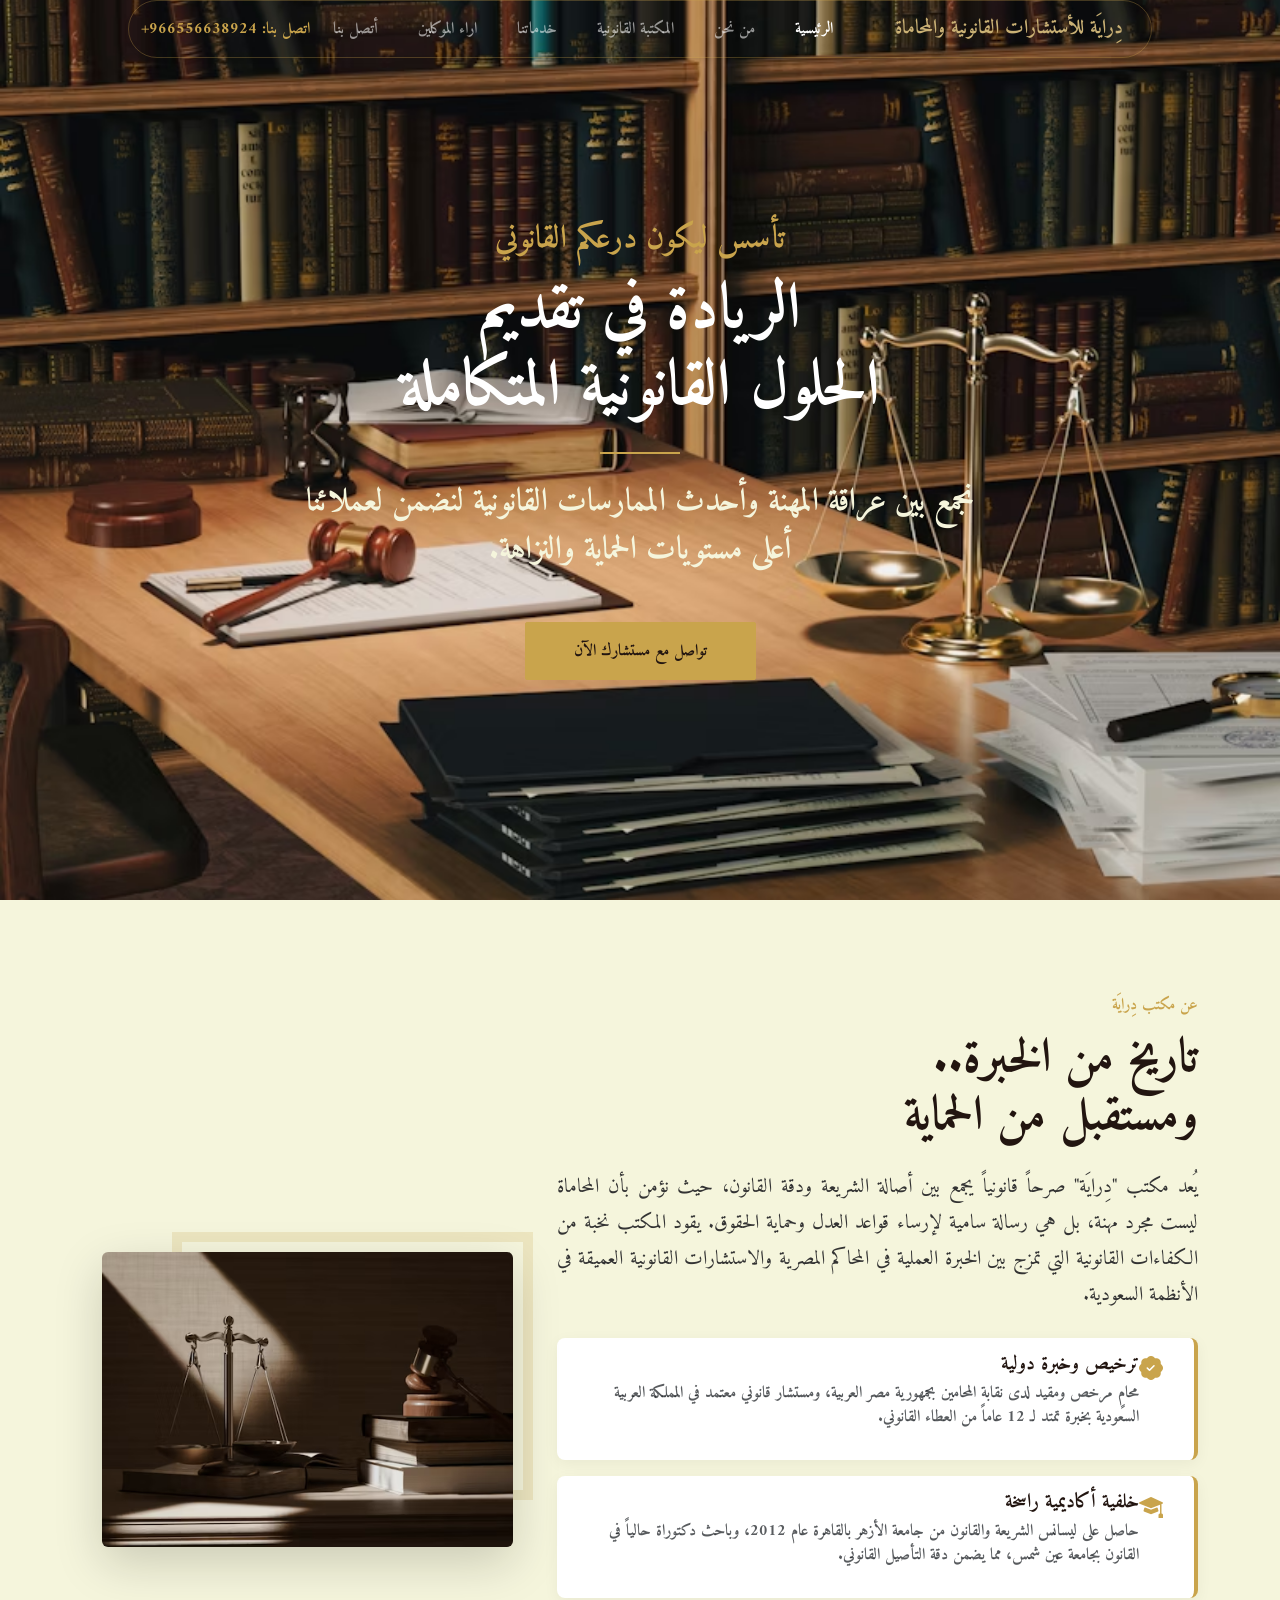
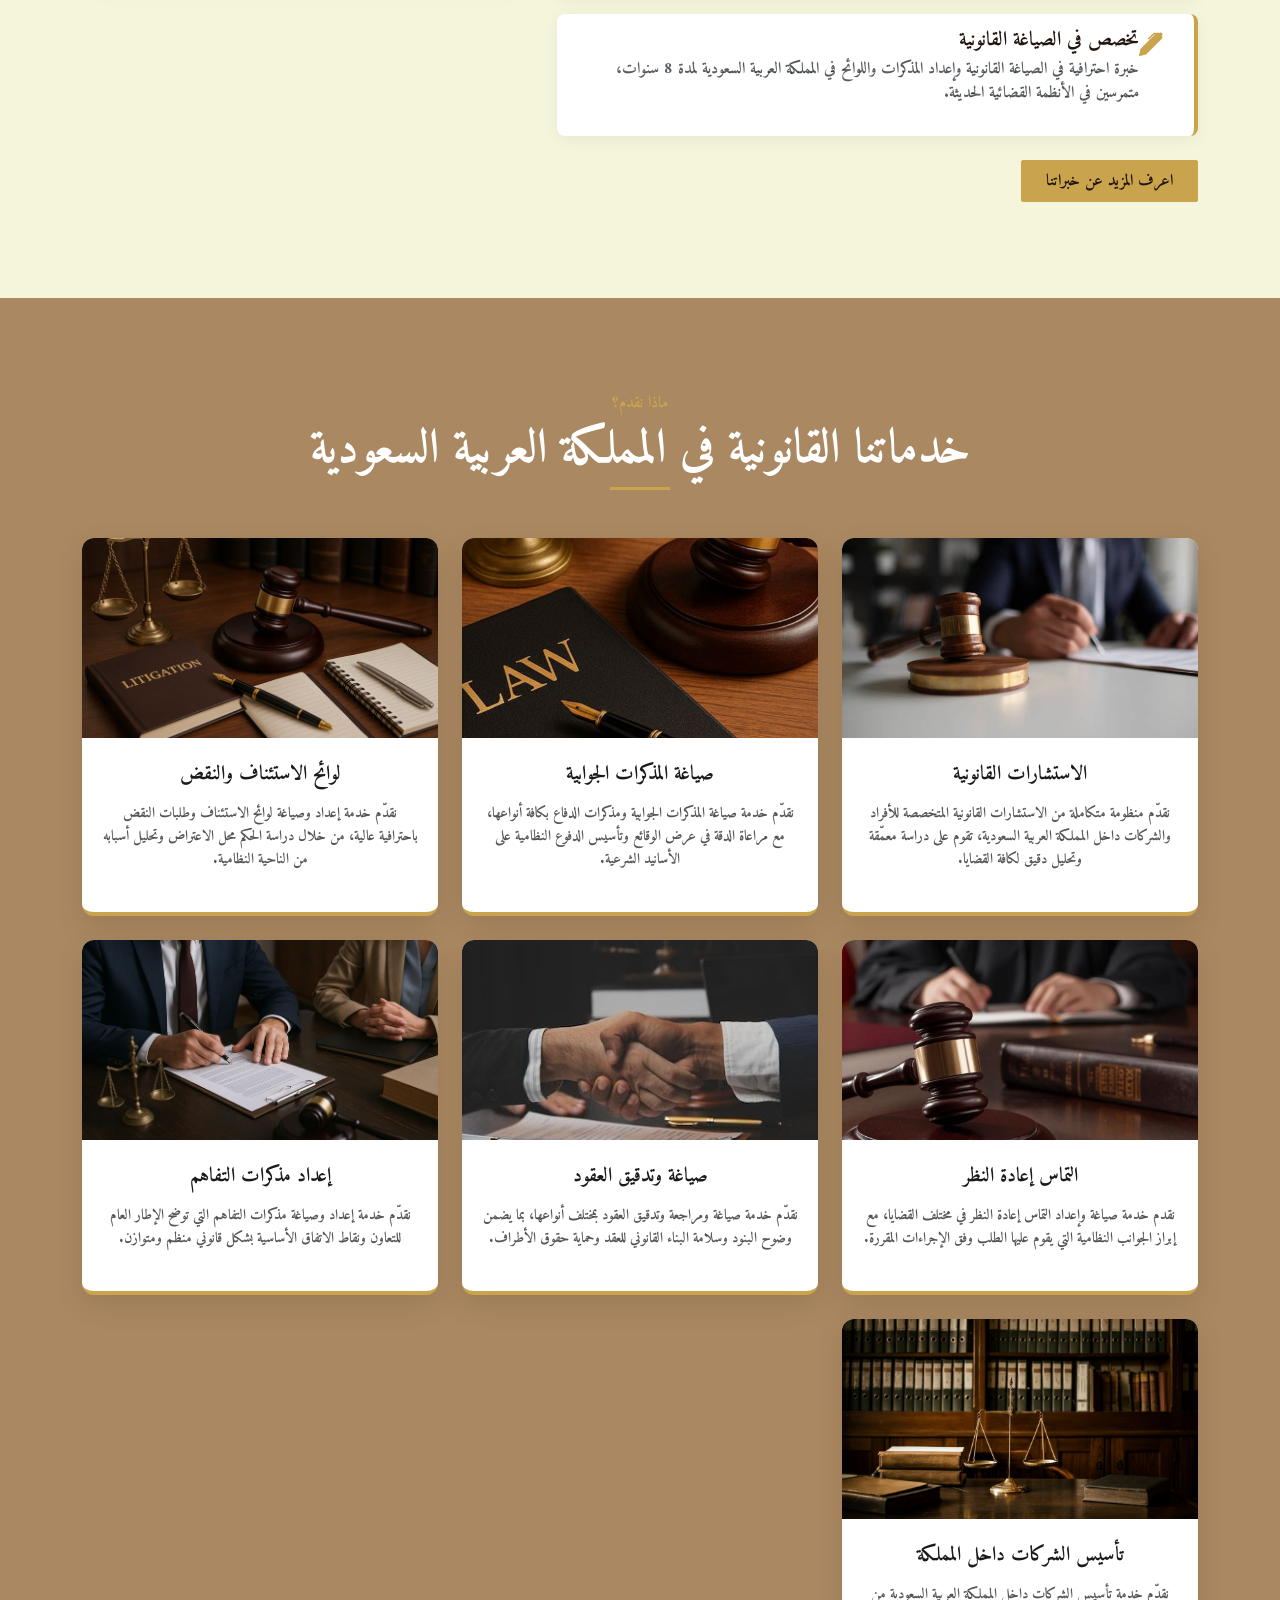
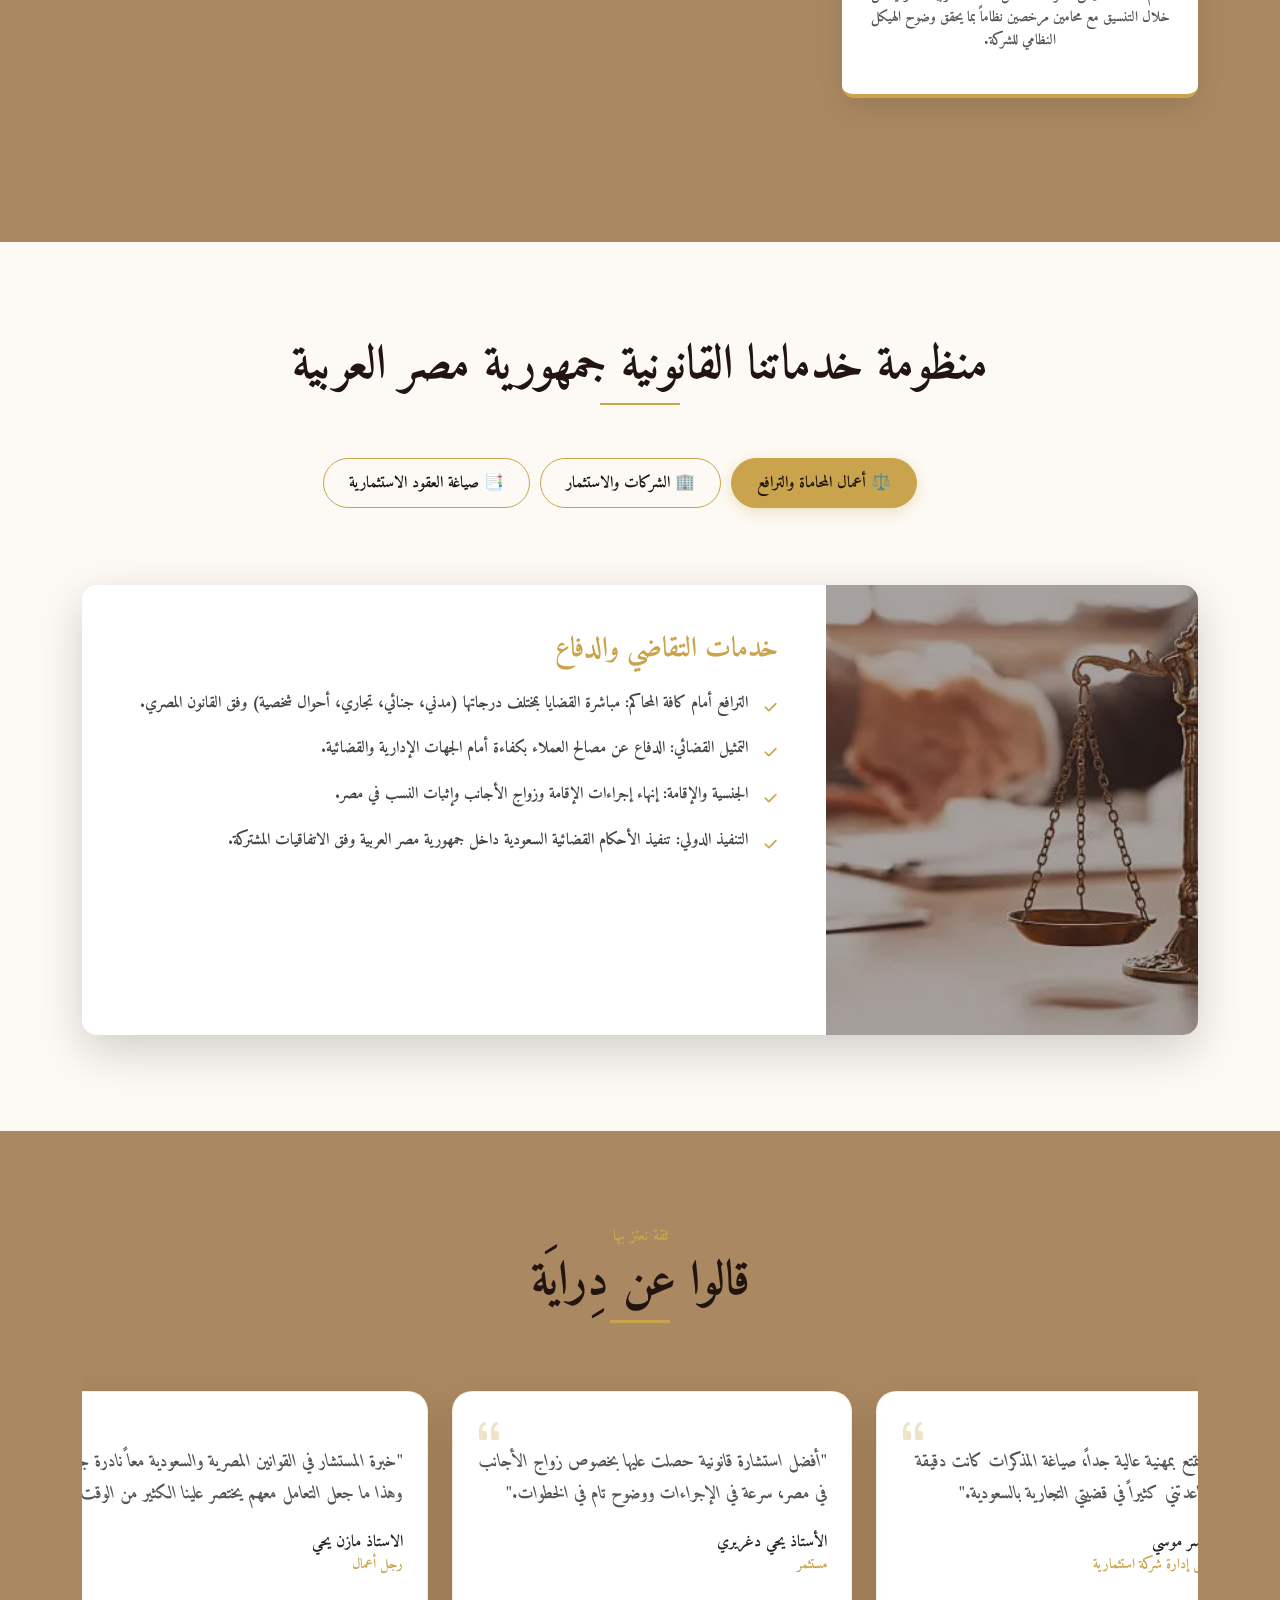
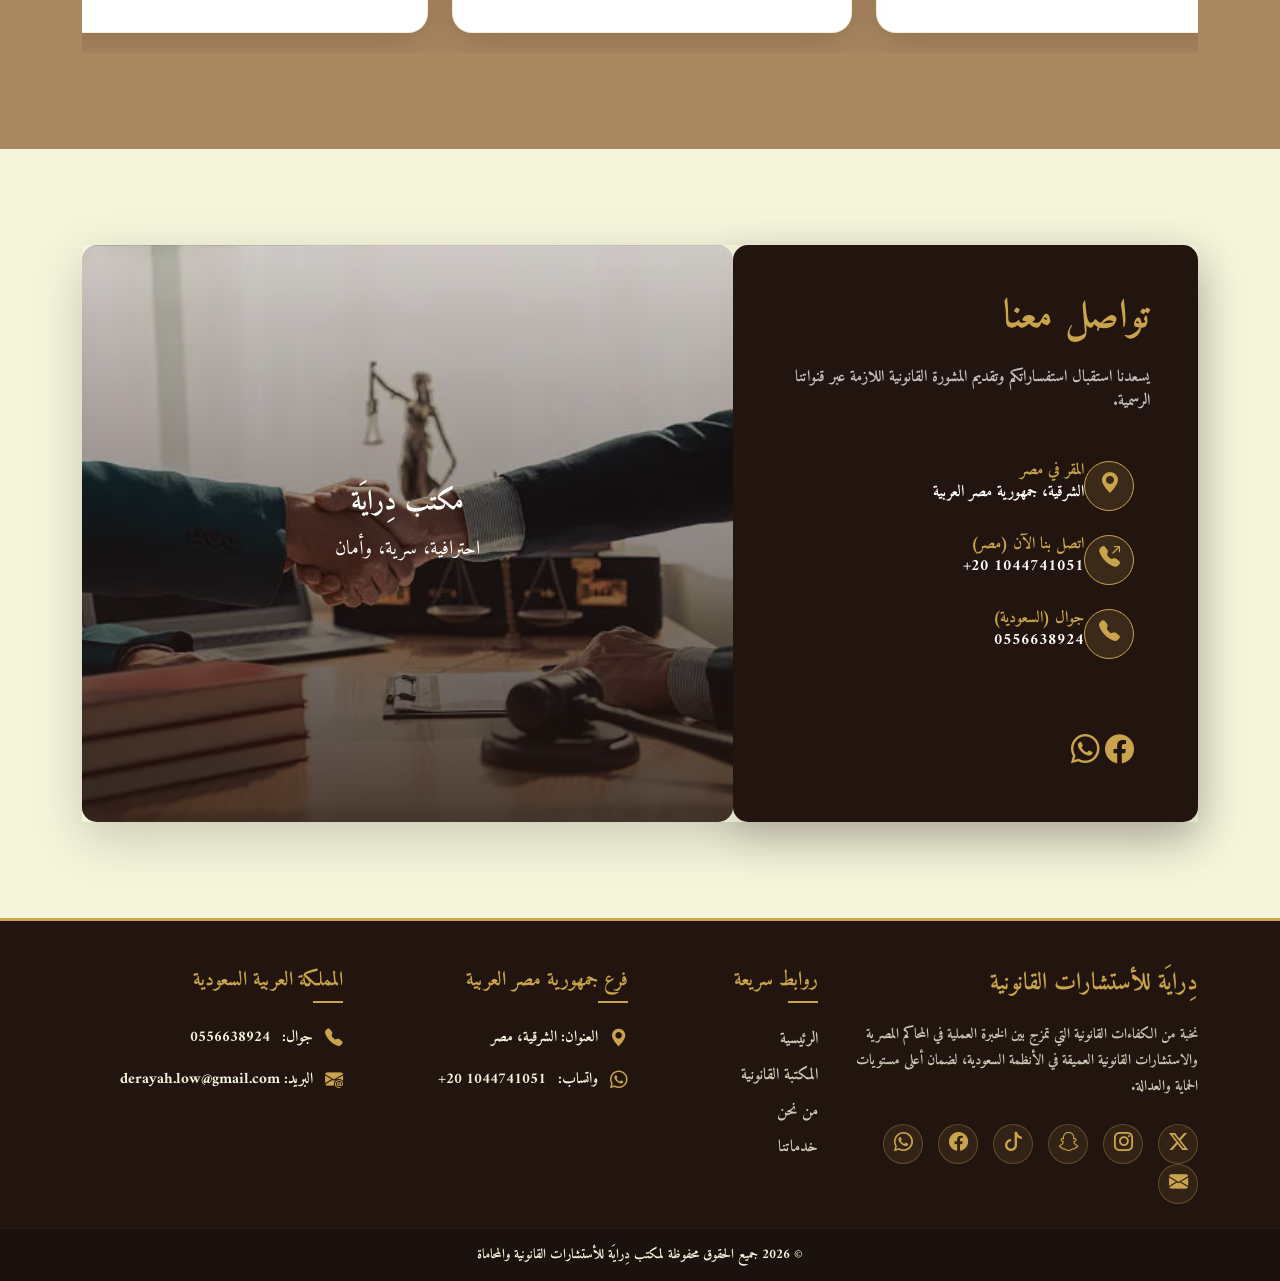
==== index.html @ a68c6918 "Last update" ====
<!DOCTYPE html>
<html lang="en" dir="rtl">
<head>
    <meta charset="UTF-8">
    <meta name="viewport" content="width=device-width, initial-scale=1.0">
    <link href="https://fonts.googleapis.com/css2?family=Amiri:wght@400;700&display=swap" rel="stylesheet">
  <link rel="stylesheet" href="https://cdnjs.cloudflare.com/ajax/libs/font-awesome/6.5.1/css/all.min.css">
    <link href="https://cdn.jsdelivr.net/npm/bootstrap@5.3.3/dist/css/bootstrap.min.css" rel="stylesheet" integrity="sha384-QWTKZyjpPEjISv5WaRU9OFeRpok6YctnYmDr5pNlyT2bRjXh0JMhjY6hW+ALEwIH" crossorigin="anonymous">
   <link rel="stylesheet" href="https://cdn.jsdelivr.net/npm/bootstrap-icons@1.11.3/font/bootstrap-icons.min.css">
   
   <link rel="stylesheet" href="./Style/style.css">
    <title>دراية للأستشارات القانونية والمحاماة</title>
</head>
<body>
<section id="hero" class="hero-section">
<div class="hero-bg" ></div>
    
    <div class="hero-overlay"></div>

  <nav class="navbar navbar-expand-lg navbar-dark custom-nav  shadow-sm">
    <div class="container"> 
        <a class="navbar-brand fw-bold" style="color: #cab175;" href="#">دِرايَة للأستشارات القانونية والمحاماة</a>
        
        <button class="navbar-toggler custom-toggler" type="button" data-bs-toggle="collapse" data-bs-target="#navbarNav" aria-controls="navbarNav" aria-expanded="false" aria-label="Toggle navigation">
            <span class="navbar-toggler-icon"></span>
        </button>

        <div class="collapse navbar-collapse" id="navbarNav">
            <ul class="navbar-nav mx-auto gap-4">
        <li class="nav-item"><a class="nav-link nav-link-custom active" href="#hero">الرئيسية</a></li>
            <li class="nav-item"><a class="nav-link nav-link-custom" href="#about-us">من نحن</a></li>
                                <li class="nav-item"><a class="nav-link nav-link-custom" href="/library/library.html">المكتبة القانونية</a></li>

            <li class="nav-item"><a class="nav-link nav-link-custom" href="#services">خدماتنا</a></li>
                <li class="nav-item"><a class="nav-link nav-link-custom" href="#clients">اراء الموكلين</a></li>
                <li class="nav-item"><a class="nav-link nav-link-custom" href="#contact">أتصل بنا </a></li>
            </ul>
            <div class="contact-info d-none d-lg-block">
                <span style="color: #C9A44C;" class="fw-bold">اتصل بنا: 966556638924+ </span>
            </div>
        </div>
    </div>
</nav>

    <div class="container hero-content text-center">
        <div class="reveal-wrapper">
            <h6 style="color: #C9A44C;" class="text-uppercase ls-2 mb-3 reveal-item fw-bold fs-2">تأسس ليكون درعكم القانوني</h6>
            <h1 class="display-3 fw-bold text-white mb-4 reveal-item">الريادة في تقديم <br> الحلول القانونية المتكاملة</h1>
            <div class="divider mx-auto mb-4 reveal-item" style="background-color: #C9A44C; width: 80px; height: 2px;"></div>
            <p class="lead hero-p mb-5 reveal-item mx-auto fw-bold fs-2" style="max-width: 700px; opacity: 0.9;">
                نجمع بين عراقة المهنة وأحدث الممارسات القانونية لنضمن لعملائنا أعلى مستويات الحماية والنزاهة.
            </p>
            <div class="reveal-item">
                <a href="tel:0556638924" class="btn-classic-gold px-5 py-3 text-decoration-none">تواصل مع مستشارك الآن</a>
            </div>
        </div>
    </div>
</section>
<!-- Hero and nav end  -------------------------->
 <section class="about-section py-5" id="about-us">
    <div class="container py-5">
        <div class="row align-items-center">
            <div class="col-lg-7 mb-4 mb-lg-0 reveal-item">
                <h6 class="text-gold fw-bold mb-3">عن مكتب دِرايَة</h6>
                <h2 class="display-5 fw-bold mb-4" style="color: var(--navy);">تاريخ من الخبرة.. <br> ومستقبل من الحماية</h2>
                
                <p class="lead mb-4" style="color: #333; text-align: justify; line-height: 1.8;">
                    يُعد مكتب "دِرايَة" صرحاً قانونياً يجمع بين أصالة الشريعة ودقة القانون، حيث نؤمن بأن المحاماة ليست مجرد مهنة، بل هي رسالة سامية لإرساء قواعد العدل وحماية الحقوق. يقود المكتب نخبة من الكفاءات القانونية التي تمزج بين الخبرة العملية في المحاكم المصرية والاستشارات القانونية العميقة في الأنظمة السعودية.
                </p>

                <div class="about-features">
                    <div class="feature-item d-flex align-items-start mb-3">
                        <div class="feature-icon me-3">
                            <i class="bi bi-patch-check-fill text-gold fs-4"></i>
                        </div>
                        <div>
                            <h5 class="fw-bold mb-1" style="color: var(--navy);">ترخيص وخبرة دولية</h5>
                            <p class="text-muted">محامٍ مرخص ومقيد لدى نقابة المحامين بجمهورية مصر العربية، ومستشار قانوني معتمد في المملكة العربية السعودية بخبرة تمتد لـ 12 عاماً من العطاء القانوني.</p>
                        </div>
                    </div>

                    <div class="feature-item d-flex align-items-start mb-3">
                        <div class="feature-icon me-3">
                            <i class="bi bi-mortarboard-fill text-gold fs-4"></i>
                        </div>
                        <div>
                            <h5 class="fw-bold mb-1" style="color: var(--navy);">خلفية أكاديمية راسخة</h5>
                            <p class="text-muted">حاصل على ليسانس الشريعة والقانون من جامعة الأزهر بالقاهرة عام 2012، وباحث دكتوراة حالياً في القانون بجامعة عين شمس، مما يضمن دقة التأصيل القانوني.</p>
                        </div>
                    </div>

                    <div class="feature-item d-flex align-items-start mb-3">
                        <div class="feature-icon me-3">
                            <i class="bi bi-pen-fill text-gold fs-4"></i>
                        </div>
                        <div>
                            <h5 class="fw-bold mb-1" style="color: var(--navy);">تخصص في الصياغة القانونية</h5>
                            <p class="text-muted">خبرة احترافية في الصياغة القانونية وإعداد المذكرات واللوائح في المملكة العربية السعودية لمدة 8 سنوات، متمرسين في الأنظمة القضائية الحديثة.</p>
                        </div>
                    </div>
                </div>

                <div class="mt-4">
                    <a href="https://wa.me/201044741051" class="btn btn-classic-gold px-4 py-2">اعرف المزيد عن خبراتنا</a>
                </div>
            </div>

            <div class="col-lg-5 reveal-item">
                <div class="about-image-wrapper">
                    <div class="image-border"></div>
                    <img src="/Style/Photos/about.png" alt="المستشار القانوني لمكتب دراية" class="img-fluid rounded shadow-lg">
                </div>
            </div>
        </div>
    </div>
</section>
<!-- About end --------------------------------------------- -->
<section class="services-section py-5" id="services">
    <div class="container py-5">
        <div class="text-center mb-5 reveal-item">
            <h6 class="text-gold fw-bold mb-2">ماذا نقدم؟</h6>
            <h2 class="display-5 fw-bold" style="color: white;">  خدماتنا القانونية في المملكة العربية السعودية</h2>
            <div class="divider mx-auto" style="background-color: var(--gold); width: 60px; height: 3px;"></div>
        </div>
        <div class="mb-5">

        <div class="row g-4">
            <div class="col-lg-4 col-md-6 reveal-item">
                <div class="service-card h-100">
                    <div class="service-cover">
                        <img src="./Style/Photos/6.jpg" alt="الاستشارات القانونية">
                    </div>
                    <div class="service-content">
                        <h4>الاستشارات القانونية</h4>
                        <p>نقدّم منظومة متكاملة من الاستشارات القانونية المتخصصة للأفراد والشركات داخل المملكة العربية السعودية، تقوم على دراسة معمّقة وتحليل دقيق لكافة القضايا.</p>
                    </div>
                </div>
            </div>

            <div class="col-lg-4 col-md-6 reveal-item">
                <div class="service-card h-100">
                    <div class="service-cover">
                        <img src="./Style/Photos/7.png" alt="صياغة المذكرات الجوابية">
                    </div>
                    <div class="service-content">
                        <h4>صياغة المذكرات الجوابية</h4>
                        <p>نقدّم خدمة صياغة المذكرات الجوابية ومذكرات الدفاع بكافة أنواعها، مع مراعاة الدقة في عرض الوقائع وتأسيس الدفوع النظامية على الأسانيد الشرعية.</p>
                    </div>
                </div>
            </div>

            <div class="col-lg-4 col-md-6 reveal-item">
                <div class="service-card h-100">
                    <div class="service-cover">
                        <img src="./Style/Photos/8.jpg" alt="لوائح الاستئناف والنقض">
                    </div>
                    <div class="service-content">
                        <h4>لوائح الاستئناف والنقض</h4>
                        <p>نقدّم خدمة إعداد وصياغة لوائح الاستئناف وطلبات النقض باحترافية عالية، من خلال دراسة الحكم محل الاعتراض وتحليل أسبابه من الناحية النظامية.</p>
                    </div>
                </div>
            </div>

            <div class="col-lg-4 col-md-6 reveal-item">
                <div class="service-card h-100">
                    <div class="service-cover">
                        <img src="./Style/Photos/9.jpg" alt="التماس إعادة النظر">
                    </div>
                    <div class="service-content">
                        <h4>التماس إعادة النظر</h4>
                        <p>نقدم خدمة صياغة وإعداد التماس إعادة النظر في مختلف القضايا، مع إبراز الجوانب النظامية التي يقوم عليها الطلب وفق الإجراءات المقررة.</p>
                    </div>
                </div>
            </div>

            <div class="col-lg-4 col-md-6 reveal-item">
                <div class="service-card h-100">
                    <div class="service-cover">
                        <img src="./Style/Photos/10.jpg" alt="صياغة وتدقيق العقود">
                    </div>
                    <div class="service-content">
                        <h4>صياغة وتدقيق العقود</h4>
                        <p>نقدّم خدمة صياغة ومراجعة وتدقيق العقود بمختلف أنواعها، بما يضمن وضوح البنود وسلامة البناء القانوني للعقد وحماية حقوق الأطراف.</p>
                    </div>
                </div>
            </div>

            <div class="col-lg-4 col-md-6 reveal-item">
                <div class="service-card h-100">
                    <div class="service-cover">
                        <img src="./Style/Photos/11.jpg" alt="إعداد مذكرات التفاهم">
                    </div>
                    <div class="service-content">
                        <h4>إعداد مذكرات التفاهم</h4>
                        <p>نقدّم خدمة إعداد وصياغة مذكرات التفاهم التي توضح الإطار العام للتعاون ونقاط الاتفاق الأساسية بشكل قانوني منظم ومتوازن.</p>
                    </div>
                </div>
            </div>

            <div class="col-lg-4 col-md-6 reveal-item">
                <div class="service-card h-100">
                    <div class="service-cover">
                        <img src="./Style/Photos/12.jpg" alt="تأسيس الشركات">
                    </div>
                    <div class="service-content">
                        <h4>تأسيس الشركات داخل المملكة</h4>
                        <p>نقدّم خدمة تأسيس الشركات داخل المملكة العربية السعودية من خلال التنسيق مع محامين مرخصين نظاماً بما يحقق وضوح الهيكل النظامي للشركة.</p>
                    </div>
                </div>
            </div>
        </div>
    </div>
</section>
<!-- Services End -------------------- -->
 <section class="services-advanced py-5" id="our-services">
    <div class="container py-5">
        <div class="text-center mb-5 reveal-item">
            <h2 class="display-5 fw-bold" style="color: var(--navy);"> منظومة خدماتنا القانونية جمهورية مصر العربية</h2>
            <div class="divider mx-auto" style="background-color: var(--gold); width: 80px; height: 2px;"></div>
        </div>

        <div class="services-wrapper">
            <ul class="nav nav-pills mb-5 justify-content-center custom-tabs" id="pills-tab" role="tablist">
                <li class="nav-item" role="presentation">
                    <button class="nav-link active" id="tab-1" data-bs-toggle="pill" data-bs-target="#content-1" type="button">⚖️ أعمال المحاماة والترافع</button>
                </li>
                <li class="nav-item" role="presentation">
                    <button class="nav-link" id="tab-2" data-bs-toggle="pill" data-bs-target="#content-2" type="button">🏢 الشركات والاستثمار</button>
                </li>
                <li class="nav-item" role="presentation">
                    <button class="nav-link" id="tab-3" data-bs-toggle="pill" data-bs-target="#content-3" type="button">📑 صياغة العقود الاستثمارية</button>
                </li>
            </ul>

            <div class="tab-content pt-4" id="pills-tabContent">
                
                <div class="tab-pane fade show active" id="content-1" role="tabpanel">
                    <div class="row g-0 list-container shadow-lg">
                        <div class="col-md-4 list-image d-none d-md-block" style="background-image: url('/Style/Photos/1.webp');"></div>
                        <div class="col-md-8 p-5 bg-white">
                            <h3 class="mb-4 text-gold">خدمات التقاضي والدفاع</h3>
                            <ul class="legal-list">
                                <li><strong>الترافع أمام كافة المحاكم:</strong> مباشرة القضايا بمختلف درجاتها (مدني، جنائي، تجاري، أحوال شخصية) وفق القانون المصري.</li>
                                <li><strong>التمثيل القضائي:</strong> الدفاع عن مصالح العملاء بكفاءة أمام الجهات الإدارية والقضائية.</li>
                                <li><strong>الجنسية والإقامة:</strong> إنهاء إجراءات الإقامة وزواج الأجانب وإثبات النسب في مصر.</li>
                                <li><strong>التنفيذ الدولي:</strong> تنفيذ الأحكام القضائية السعودية داخل جمهورية مصر العربية وفق الاتفاقيات المشتركة.</li>
                            </ul>
                        </div>
                    </div>
                </div>

                <div class="tab-pane fade" id="content-2" role="tabpanel">
                    <div class="row g-0 list-container shadow-lg">
                        <div class="col-md-4 list-image d-none d-md-block" style="background-image: url('/Style/Photos/2.webp');"></div>
                        <div class="col-md-8 p-5 bg-white">
                            <h3 class="mb-4 text-gold">تأسيس الشركات والاستثمار</h3>
                            <ul class="legal-list">
                                <li><strong>تأسيس الشركات:</strong> إنهاء كافة الإجراءات القانونية والإدارية لتأسيس الشركات بمختلف أنواعها داخل مصر.</li>
                                <li><strong>استشارات المستثمرين:</strong> دعم قانوني متخصص للمستثمرين العرب والأجانب لضمان الامتثال للوائح الاستثمار.</li>
                                <li><strong>الهياكل القانونية:</strong> دراسة وإعداد الهيكل القانوني الأمثل للنشاط الاستثماري بما يحقق أقصى حماية للنشاط.</li>
                            </ul>
                        </div>
                    </div>
                </div>

                <div class="tab-pane fade" id="content-3" role="tabpanel">
                    <div class="row g-0 list-container shadow-lg">
                        <div class="col-md-4 list-image d-none d-md-block" style="background-image: url('/Style/Photos/3.webp');"></div>
                        <div class="col-md-8 p-5 bg-white">
                            <h3 class="mb-4 text-gold">صياغة العقود للمستثمرين</h3>
                            <ul class="legal-list">
                                <li><strong>العقود التجارية:</strong> صياغة محكمة تضمن وضوح البنود وتحديد الالتزامات بدقة لمنع النزاعات المستقبلية.</li>
                                <li><strong>عقود المستثمرين العرب:</strong> صياغة مخصصة تراعي التوافق بين الأنظمة والقوانين ذات الصلة.</li>
                                <li><strong>التدقيق القانوني:</strong> مراجعة شاملة للعقود القائمة لتعزيز التوازن التعاقدي وحماية الحقوق.</li>
                            </ul>
                        </div>
                    </div>
                </div>

            </div>
        </div>
    </div>
</section>
<!-- Services Two End ---------------- -->
 <section class="testimonials-section py-5" id="clients">
    <div class="container py-5">
        <div class="text-center mb-5 reveal-item">
            <h6 class="text-gold fw-bold mb-2">ثقة نعتز بها</h6>
            <h2 class="display-5 fw-bold text-navy">قالوا عن دِرايَة</h2>
            <div class="divider mx-auto" style="background-color: var(--gold); width: 60px; height: 3px;"></div>
        </div>

        <div class="testimonial-wrapper position-relative overflow-hidden">
            <div class="testimonial-track d-flex gap-4">
                <div class="testi-card p-4">
                    <div class="quote-icon"><i class="bi bi-quote"></i></div>
                    <p class="testi-text">"مكتب يتمتع بمهنية عالية جداً، صياغة المذكرات كانت دقيقة للغاية وساعدتني كثيراً في قضيتي التجارية بالسعودية."</p>
                    <div class="client-info mt-4">
                        <h6 class="fw-bold mb-0"> الدكتور ياسر موسي</h6>
                        <small class="text-gold">رئيس مجلس إدارة شركة استثمارية</small>
                    </div>
                </div>

                <div class="testi-card p-4">
                    <div class="quote-icon"><i class="bi bi-quote"></i></div>
                    <p class="testi-text">"أفضل استشارة قانونية حصلت عليها بخصوص زواج الأجانب في مصر، سرعة في الإجراءات ووضوح تام في الخطوات."</p>
                    <div class="client-info mt-4">
                        <h6 class="fw-bold mb-0">الأستاذ يحي دغريري </h6>
                        <small class="text-gold">مستثمر </small>
                    </div>
                </div>

                <div class="testi-card p-4">
                    <div class="quote-icon"><i class="bi bi-quote"></i></div>
                    <p class="testi-text">"خبرة المستشار في القوانين المصرية والسعودية معاً نادرة جداً، وهذا ما جعل التعامل معهم يختصر علينا الكثير من الوقت."</p>
                    <div class="client-info mt-4">
                        <h6 class="fw-bold mb-0">الاستاذ مازن يحي </h6>
                        <small class="text-gold">رجل أعمال</small>
                    </div>
                </div>
                    <div class="testi-card p-4">
                    <div class="quote-icon"><i class="bi bi-quote"></i></div>
                    <p class="testi-text">"خبرة المستشار في القوانين المصرية والسعودية معاً نادرة جداً، وهذا ما جعل التعامل معهم يختصر علينا الكثير من الوقت."</p>
                    <div class="client-info mt-4">
                        <h6 class="fw-bold mb-0">الاستاذ مازن يحي </h6>
                        <small class="text-gold">رجل أعمال</small>
                    </div>
                </div>
                <div class="testi-card p-4">
    <div class="quote-icon"><i class="bi bi-quote"></i></div>
    <p class="testi-text">"دقة متناهية في صياغة العقود التجارية واحترافية عالية في التعامل، أنصح بشدة بكل من يبحث عن الأمان القانوني لأعماله."</p>
    <div class="client-info mt-4">
        <h6 class="fw-bold mb-0">الأستاذ حمود إبراهيم</h6>
        <small class="text-gold">رئيس تنفيذي</small>
    </div>
</div>

<div class="testi-card p-4">
    <div class="quote-icon"><i class="bi bi-quote"></i></div>
    <p class="testi-text">"سرعة الاستجابة والتحليل القانوني العميق ساعدنا كثيراً في تجاوز عقبات قانونية معقدة في وقت قياسي."</p>
    <div class="client-info mt-4">
        <h6 class="fw-bold mb-0">الأستاذة خولة محزري</h6>
        <small class="text-gold">مديرة إدارية</small>
    </div>
</div>

<div class="testi-card p-4">
    <div class="quote-icon"><i class="bi bi-quote"></i></div>
    <p class="testi-text">"خدمة تأسيس الشركات كانت ميسرة جداً وواضحة، المستشار يمتلك رؤية نظامية ثاقبة تواكب التطورات الحديثة في المملكة."</p>
    <div class="client-info mt-4">
        <h6 class="fw-bold mb-0">الأستاذة آسيا الشهري</h6>
        <small class="text-gold">مستثمرة</small>
    </div>
</div>
            </div>
        </div>
    </div>
</section>
<!-- Contact Us ------------- -->
<section class="contact-section py-5" id="contact">
    <div class="container py-5">
        <div class="row g-0 align-items-stretch shadow-lg contact-main-wrapper">
            
            <div class="col-lg-5">
                <div class="contact-info-box h-100">
                    <h2 class="display-6 fw-bold mb-4" style="color: var(--gold);">تواصل معنا</h2>
                    <p class="mb-5 text-light opacity-75">يسعدنا استقبال استفساراتكم وتقديم المشورة القانونية اللازمة عبر قنواتنا الرسمية.</p>
                    
                    <div class="contact-details">
                        <div class="contact-item d-flex mb-4">
                            <div class="icon-circle me-3"><i class="bi bi-geo-alt-fill"></i></div>
                            <div>
                                <h6 class="mb-0 text-gold">المقر في مصر</h6>
                                <p class="mb-0 text-white">الشرقية، جمهورية مصر العربية</p>
                            </div>
                        </div>

                        <div class="contact-item d-flex mb-4">
                            <div class="icon-circle me-3"><i class="bi bi-telephone-outbound-fill"></i></div>
                            <div>
                                <h6 class="mb-0 text-gold">اتصل بنا الآن (مصر)</h6>
                                <a href="tel:+201044741051" class="text-white text-decoration-none fw-bold" dir="ltr">+20 1044741051</a>
                            </div>
                        </div>

                        <div class="contact-item d-flex mb-4">
                            <div class="icon-circle me-3"><i class="bi bi-telephone-fill"></i></div>
                            <div>
                                <h6 class="mb-0 text-gold">جوال (السعودية)</h6>
                                <a href="tel:0556638924" class="text-white text-decoration-none fw-bold" dir="ltr">0556638924</a>
                            </div>
                        </div>
                    </div>

                    <div class="social-links-contact mt-5">
                        <a href="https://www.facebook.com/share/1GkToW4QYs/" target="_blank" class="me-3"><i class="bi bi-facebook"></i></a>
                        <a href="https://wa.me/201044741051" target="_blank"><i class="bi bi-whatsapp"></i></a>
                    </div>
                </div>
            </div>

            <div class="col-lg-7">
                <div class="contact-image-container h-100">
                    <div class="custom-contact-bg" style="background-image: url('./Style/Photos/4.webp');">
                        <div class="overlay-contact">
                             <div class="p-5 text-center text-white h-100 d-flex flex-column justify-content-center">
                                <h3 class="fw-bold mb-3">مكتب دِرايَة</h3>
                                <p class="lead">احترافية، سرية، وأمان</p>
                            </div>
                        </div>
                    </div>
                </div>
            </div>
        </div>
    </div>
</section>
<!-- Footer  -->
 <footer class="main-footer pt-5">
    <div class="container pb-4">
        <div class="row g-4">
            <div class="col-lg-4 col-md-6">
                <h4 class="footer-title mb-4">دِرايَة للأستشارات القانونية</h4>
                <p class="footer-desc">نخبة من الكفاءات القانونية التي تمزج بين الخبرة العملية في المحاكم المصرية والاستشارات القانونية العميقة في الأنظمة السعودية، لضمان أعلى مستويات الحماية والعدالة.</p>
        <div class="social-links mt-4">
    <a href="https://x.com/drayh_low?s=21&t=AYKZI0ojjPsKcs-Z5b6hvg" target="_blank" title="Twitter"><i class="bi bi-twitter-x"></i></a>
    
    <a href="https://www.instagram.com/dry92187?igsh=MXIyNGRhNGE4emtueA==" target="_blank" title="Instagram"><i class="bi bi-instagram"></i></a>
    
    <a href="https://www.snapchat.com/add/drh.law?share_id=mjkVgEXK1TU&locale=ar-EG" target="_blank" title="Snapchat"><i class="bi bi-snapchat"></i></a>
    
    <a href="https://www.tiktok.com/@user7598703270051?_r=1&_t=ZS-95RxLxf07jZ" target="_blank" title="TikTok"><i class="bi bi-tiktok"></i></a>
    
    <a href="https://www.facebook.com/share/1GkToW4QYs/" target="_blank" title="Facebook"><i class="bi bi-facebook"></i></a>
    
    <a href="https://wa.me/201044741051" target="_blank" title="WhatsApp"><i class="bi bi-whatsapp"></i></a>
    
    <a href="mailto:derayah.low@gmail.com" title="Email"><i class="bi bi-envelope-fill"></i></a>
</div>
            </div>

            <div class="col-lg-2 col-md-6">
                <h5 class="footer-sub-title mb-4">روابط سريعة</h5>
                <ul class="footer-links">
                    <li><a href="#hero">الرئيسية</a></li>
                     <li class="nav-item"><a class="nav-link nav-link-custom" href="/library/library.html">المكتبة القانونية</a></li>

                    <li><a href="#about-us">من نحن</a></li>
                    <li><a href="#services">خدماتنا</a></li>
                </ul>
            </div>

            <div class="col-lg-3 col-md-6">
                <h5 class="footer-sub-title mb-4">فرع جمهورية مصر العربية</h5>
                <ul class="contact-list">
                    <li><i class="bi bi-geo-alt-fill"></i> العنوان: الشرقية، مصر</li>
                    <li><i class="bi bi-whatsapp"></i> واتساب: <span dir="ltr">+20 1044741051</span></li>
                </ul>
            </div>

            <div class="col-lg-3 col-md-6">
                <h5 class="footer-sub-title mb-4">المملكة العربية السعودية</h5>
                <ul class="contact-list">
                    <li><i class="bi bi-telephone-fill"></i> جوال: <span dir="ltr">0556638924</span></li>
                    <li><i class="bi bi-envelope-at-fill"></i> البريد: derayah.low@gmail.com</li>
                </ul>
            </div>
        </div>
    </div>

    <div class="footer-bottom py-3 text-center">
        <div class="container">
            <p class="mb-0">&copy; 2026 جميع الحقوق محفوظة لمكتب دِرايَة للأستشارات القانونية والمحاماة</p>
        </div>
    </div>
</footer>






<script src="https://cdn.jsdelivr.net/npm/bootstrap@5.3.3/dist/js/bootstrap.bundle.min.js" integrity="sha384-YvpcrYf0tY3lHB60NNkmXc5s9fDVZLESaAA55NDzOxhy9GkcIdslK1eN7N6jIeHz" crossorigin="anonymous"></script>
<script src="./main.js"></script>
</body>
</html>
---- Style/style.css ----
body {
    font-family: 'Amiri', serif;
    font-weight: 700;
    font-size: medium;
    background-color: #fdfaf5; /* لون خلفية عام هادئ */
}

h1, h2, h3, h4, h5, h6 {
    font-family: 'Amiri', serif;
    font-weight: 900;
}

:root {
    /* تم استبدال الكحلي بالبني الأبنوس الملكي */
    --navy: #221510; 
    --gold: #C9A44C;
    --wood-dark: #3D2B1F;
    --cafe: #EBDCCB;
}

.hero-section {
    position: relative;
    height: 100vh;
    overflow: hidden;
    display: flex;
    align-items: center;
    background-color: var(--navy);
}

.hero-bg {
    position: absolute;
    top: 0; 
    left: 0; 
    width: 100%; 
    height: 100%;
    background-size: cover;
    background-position: center;
    z-index: 1;
    background-image: url('/Style/Photos/herooo.avif');
}

.custom-nav {
    position: absolute;
    top: 10px;
    left: 50%;
    transform: translateX(-50%);
    z-index: 1000;
    background: rgba(255, 255, 255, 0.103);
    backdrop-filter: blur(10px);
    border: 1px solid rgba(201, 164, 76, 0.3);
    border-radius: 50px;
    width: 90%;
}
.navbar-scrolled {
    background-color: rgba(0, 0, 0, 0.9) !important; /* لون غامق ليظهر النص */
    backdrop-filter: blur(10px); /* تأثير ضبابي اختياري */
    padding: 10px 0; /* تصغير حجم النافبار قليلاً عند السكرول */
}

.hero-content {
    position: relative;
    z-index: 10;
    color: #F5F5DC !important;
}

.hero-p {
    color: #F5F5DC !important;
}

.btn-classic-gold {
    background-color: var(--gold);
    color: var(--navy);
    font-weight: bold;
    border-radius: 2px;
    transition: 0.4s ease;
    display: inline-block;
    border: 1px solid var(--gold);
}

.btn-classic-gold:hover {
    background-color: #000; /* أسود صريح للفخامة */
    color: var(--gold);
}

.reveal-item {
    opacity: 0;
    transform: translateY(20px);
}

/* --- Responsive Styles --- */

@media (max-width: 991px) {
    .custom-nav {
        top: 15px;
        padding: 5px 0;
    }
    
    .display-3 {
        font-size: 2.5rem;
    }
}

@media (max-width: 767px) {
    .hero-section {
        text-align: center;
    }

    .display-3 {
        font-size: 2rem;
        line-height: 1.3;
    }

    .lead {
        font-size: 1rem;
        padding: 0 15px;
    }

    .btn-classic-gold {
        width: 100%;
        margin-bottom: 10px;
        padding: 12px 0;
    }

    .navbar-brand {
        font-size: 1.2rem;
    }

    .custom-nav .navbar-collapse {
        background: var(--navy); /* استبدال الكحلي بالبني الداكن هنا أيضاً */
        margin-top: 10px !important;
        padding: 10px !important;
        border-radius: 8px;
        border: 1px solid var(--gold);
    }
}

@media (max-height: 600px) {
    .hero-section {
        height: auto;
        padding: 120px 0 60px 0;
    }
}

/* Hero STYLE AND NAV END -------------------------- */

.about-section {
    background-color: #F5F5DC; 
    position: relative;
}

.text-gold {
    color: var(--gold) !important;
}

.feature-item {
    padding: 15px;
    background: #ffffff;
    border-radius: 8px;
    box-shadow: 0 4px 15px rgba(0,0,0,0.05);
    transition: 0.3s;
    border-right: 4px solid var(--gold); 
}

.feature-item:hover {
    transform: translateX(-10px);
    box-shadow: 0 6px 20px rgba(0,0,0,0.1);
    background-color: var(--gold) !important; /* لون ذهبي كامل عند الهوفر */
    color: white !important;
}

.about-image-wrapper {
    position: relative;
    padding: 20px;
}

.about-image-wrapper img {
    position: relative;
    z-index: 2;
    filter: grayscale(20%); 
    transition: 0.5s;
}

.about-image-wrapper img:hover {
    filter: grayscale(0%);
}

.image-border {
    position: absolute;
    top: 0;
    right: 0;
    width: 80%;
    height: 80%;
    border: 10px solid var(--gold);
    z-index: 1;
    opacity: 0.2;
}

@media (max-width: 991px) {
    .feature-item:hover {
        transform: translateY(-5px);
    }
    .about-image-wrapper {
        margin-top: 50px;
    }
}

/* About end ****************************************/
.services-section {
    background-color: #aa8861;
}

.service-card {
    background: #ffffff;
    border-radius: 12px; /* زوايا أنعم */
    border-bottom: 4px solid var(--gold); 
    transition: all 0.4s cubic-bezier(0.165, 0.84, 0.44, 1);
    box-shadow: 0 10px 30px rgba(0, 0, 0, 0.1);
    display: flex;
    flex-direction: column;
    overflow: hidden; /* عشان الصورة متطلعش برا الزوايا */
    text-align: center;
}

/* حاوية الكوفر */
.service-cover {
    width: 100%;
    height: 200px; /* ارتفاع الكوفر */
    overflow: hidden;
    position: relative;
}

.service-cover img {
    width: 100%;
    height: 100%;
    object-fit: cover; /* تجعل الصورة تمتد كغلاف بدون تمطيط */
    transition: transform 0.5s ease;
}

/* محتوى النص تحت الكوفر */
.service-content {
    padding: 25px 20px;
}

.service-card:hover {
    transform: translateY(-12px);
    background: #4E342E; 
}

.service-card:hover .service-cover img {
    transform: scale(1.1); /* زووم بسيط للصورة عند الهوفر */
}

.service-card h4 {
    color: #1a1a1a;
    margin-bottom: 15px;
    font-weight: 800;
    font-size: 1.25rem;
    transition: 0.4s;
}

.service-card p {
    color: #555;
    font-size: 0.9rem;
    line-height: 1.6;
    transition: 0.4s;
}

.service-card:hover h4, 
.service-card:hover p {
    color: #ffffff !important;
}


/* Services End ************************************ */

.custom-tabs .nav-link {
    color: var(--navy);
    background: transparent;
    border: 1px solid var(--gold);
    margin: 5px;
    padding: 12px 25px;
    border-radius: 30px;
    font-weight: bold;
    transition: 0.3s;
}

.custom-tabs .nav-link.active {
    background: var(--gold) !important;
    color: var(--navy) !important;
    box-shadow: 0 4px 15px rgba(201, 164, 76, 0.3);
}

.list-container {
    border-radius: 15px;
    overflow: hidden;
    background: #fff;
    min-height: 450px;
}

.list-image {
    background-size: cover;
    background-position: center;
    position: relative;
}

.list-image::after {
    content: '';
    position: absolute;
    width: 100%; height: 100%;
    background: rgba(34, 21, 16, 0.4); /* تظليل بني خفيف على الصورة */
}

.legal-list {
    list-style: none;
    padding: 0;
}

.legal-list li {
    position: relative;
    padding-right: 30px;
    margin-bottom: 20px;
    color: #444;
    line-height: 1.6;
}

.legal-list li::before {
    content: '\F272'; 
    font-family: 'bootstrap-icons';
    position: absolute;
    right: 0;
    top: 5px;
    color: var(--gold);
    font-weight: bold;
}

/* /////////////////////////////////// */

.testimonials-section {
    background-color: #aa8861; 
    overflow: hidden;
}

.testimonial-track {
    width: max-content;
    padding: 20px 0;
}

.testi-card {
    width: 400px;
    background: #ffffff;
    border-radius: 20px;
    box-shadow: 0 15px 35px rgba(34, 21, 16, 0.15); 
    border: 1px solid rgba(201, 164, 76, 0.2);
    transition: all 0.5s cubic-bezier(0.175, 0.885, 0.32, 1.275);
    position: relative;
}

.testi-card:hover {
    transform: scale(1.05);
    border-color: var(--gold);
    background: var(--navy); /* سيتحول للبني الأبنوس عند الهوفر */
}

.testi-card:hover .testi-text, 
.testi-card:hover .client-info h6 {
    color: #ffffff !important;
}

.quote-icon {
    font-size: 2rem;
    color: var(--gold);
    opacity: 0.3;
    position: absolute;
    top: 20px;
    left: 20px;
}

.testi-text {
    font-size: 1.1rem;
    line-height: 1.8;
    color: #555;
    margin-top: 30px;
    font-style: italic;
}

/* لون كلاس للنصوص البنية الداكنة */
.text-navy { 
    color: var(--navy); 
}
/* Contact ************************* */

.contact-section {
    background-color: #F5F5DC;
    padding-top: 80px;
    padding-bottom: 80px;
}

.contact-info-box {
    background-color: var(--navy);
    border-radius: 15px;
    box-shadow: 0 15px 40px rgba(34, 21, 16, 0.2);
    display: flex;
    flex-direction: column;
    justify-content: center;
    min-height: 100%;
    padding: 3rem;
    transition: all 0.3s ease;
}

.icon-circle {
    width: 50px;
    height: 50px;
    background: rgba(201, 164, 76, 0.15);
    border-radius: 50%;
    display: flex;
    align-items: center;
    justify-content: center;
    color: var(--gold);
    font-size: 1.3rem;
    border: 1px solid var(--gold);
    flex-shrink: 0;
}

.text-gold {
    color: var(--gold) !important;
    font-weight: bold;
}

.contact-image-container {
    border-radius: 15px;
    overflow: hidden;
    min-height: 400px;
    height: 100%;
}

.custom-contact-bg {
    width: 100%;
    height: 100%;
    background-size: cover;
    background-position: center;
    position: relative;
    transition: transform 0.5s ease;
}

.custom-contact-bg:hover {
    transform: scale(1.03);
}

.overlay-contact {
    position: absolute;
    top: 0; left: 0;
    width: 100%; height: 100%;
    background: linear-gradient(to top, rgba(34, 21, 16, 0.8), rgba(34, 21, 16, 0.2));
}

.social-links-contact a {
    color: var(--gold);
    font-size: 1.8rem;
    transition: 0.3s;
}

.social-links-contact a:hover {
    color: #F5F5DC;
    transform: translateY(-5px);
}

/* --- Responsive Adjustments --- */
@media (max-width: 991px) {
    .contact-section {
        padding-top: 40px;
        padding-bottom: 40px;
    }
    .contact-info-box {
        padding: 2.5rem;
        border-radius: 15px 15px 0 0;
    }
    .contact-image-container {
        height: 350px;
        min-height: 300px;
        border-radius: 0 0 15px 15px;
    }
}

@media (max-width: 767px) {
    .contact-info-box {
        padding: 1.5rem;
        text-align: center;
    }
    .contact-info-box h2 {
        font-size: 1.8rem;
    }
    .contact-item {
        flex-direction: column;
        gap: 10px;
    }
    .icon-circle {
        margin: 0 auto !important;
    }
    .social-links-contact {
        justify-content: center;
        display: flex;
        gap: 20px;
    }
}

@media (max-width: 576px) {
    .icon-circle {
        width: 40px;
        height: 40px;
        font-size: 1rem;
    }
    .contact-image-container {
        height: 250px;
    }
}

@media (pointer: coarse) {
    .contact-item a {
        padding: 10px 0;
        display: block;
    }
}


/* Footer -************************ */
.main-footer {
    background-color: var(--navy); /* البني الأبنوسي المحفوظ */
    color: #F5F5DC;
    border-top: 3px solid var(--gold);
}

.footer-title {
    color: var(--gold);
    font-weight: 900;
}

.footer-sub-title {
    color: var(--gold);
    font-weight: 700;
    position: relative;
    padding-bottom: 10px;
}

.footer-sub-title::after {
    content: '';
    position: absolute;
    right: 0;
    bottom: 0;
    width: 30px;
    height: 2px;
    background-color: var(--gold);
}

.footer-desc {
    font-size: 0.9rem;
    line-height: 1.8;
    opacity: 0.8;
}

/* روابط السوشيال ميديا */
.social-links a {
    display: inline-flex;
    align-items: center;
    justify-content: center;
    width: 40px;
    height: 40px;
    background: rgba(201, 164, 76, 0.1);
    color: var(--gold);
    border-radius: 50%;
    margin-left: 10px;
    font-size: 1.2rem;
    transition: 0.3s ease;
    border: 1px solid rgba(201, 164, 76, 0.3);
}

.social-links a:hover {
    background: var(--gold);
    color: var(--navy);
    transform: translateY(-5px);
}

/* القوائم والروابط */
.footer-links, .contact-list {
    list-style: none;
    padding: 0;
}

.footer-links li {
    margin-bottom: 12px;
}

.footer-links a {
    color: #F5F5DC;
    text-decoration: none;
    transition: 0.3s;
    opacity: 0.8;
}

.footer-links a:hover {
    color: var(--gold);
    padding-right: 10px;
    opacity: 1;
}

.contact-list li {
    margin-bottom: 15px;
    display: flex;
    align-items: flex-start;
    gap: 12px;
    font-size: 0.95rem;
}

.contact-list i {
    color: var(--gold);
    font-size: 1.1rem;
}

/* سطر الحقوق */
.footer-bottom {
    background-color: rgba(0, 0, 0, 0.2);
    font-size: 0.85rem;
    border-top: 1px solid rgba(255, 255, 255, 0.05);
}
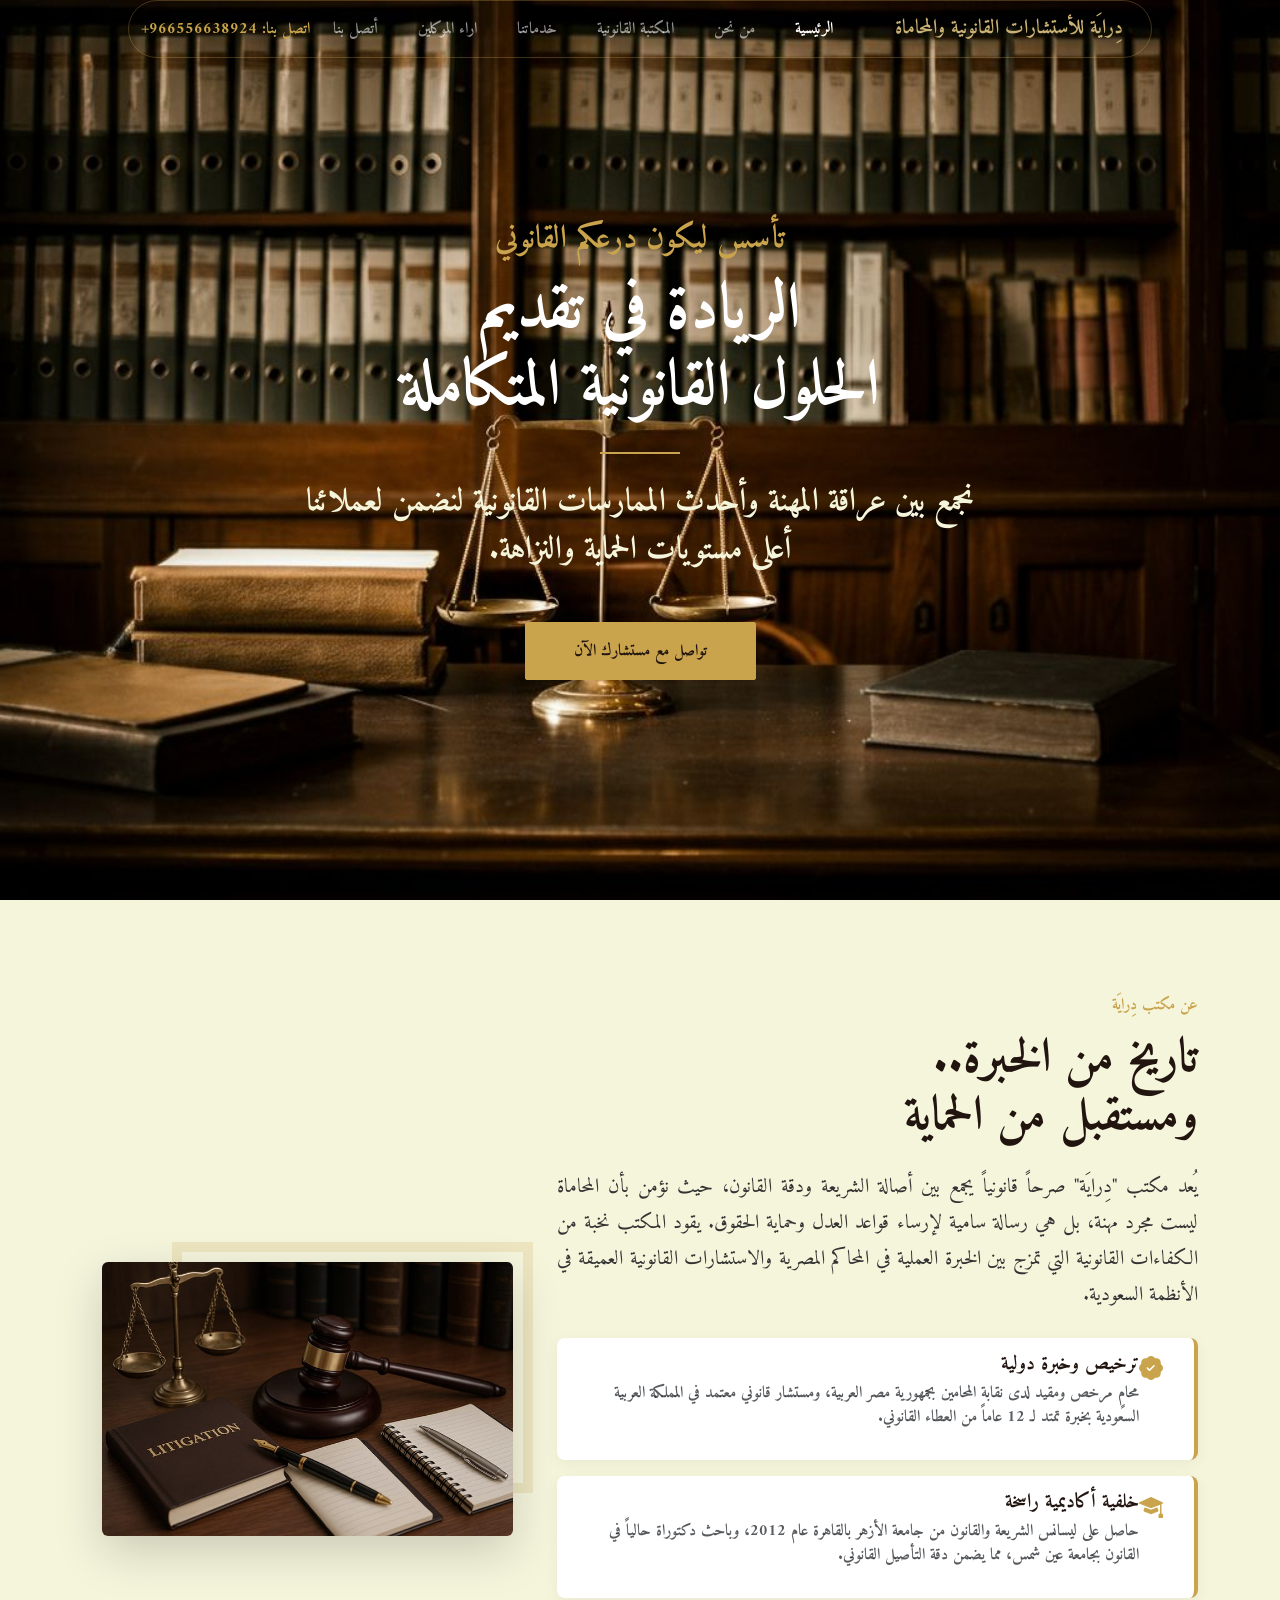
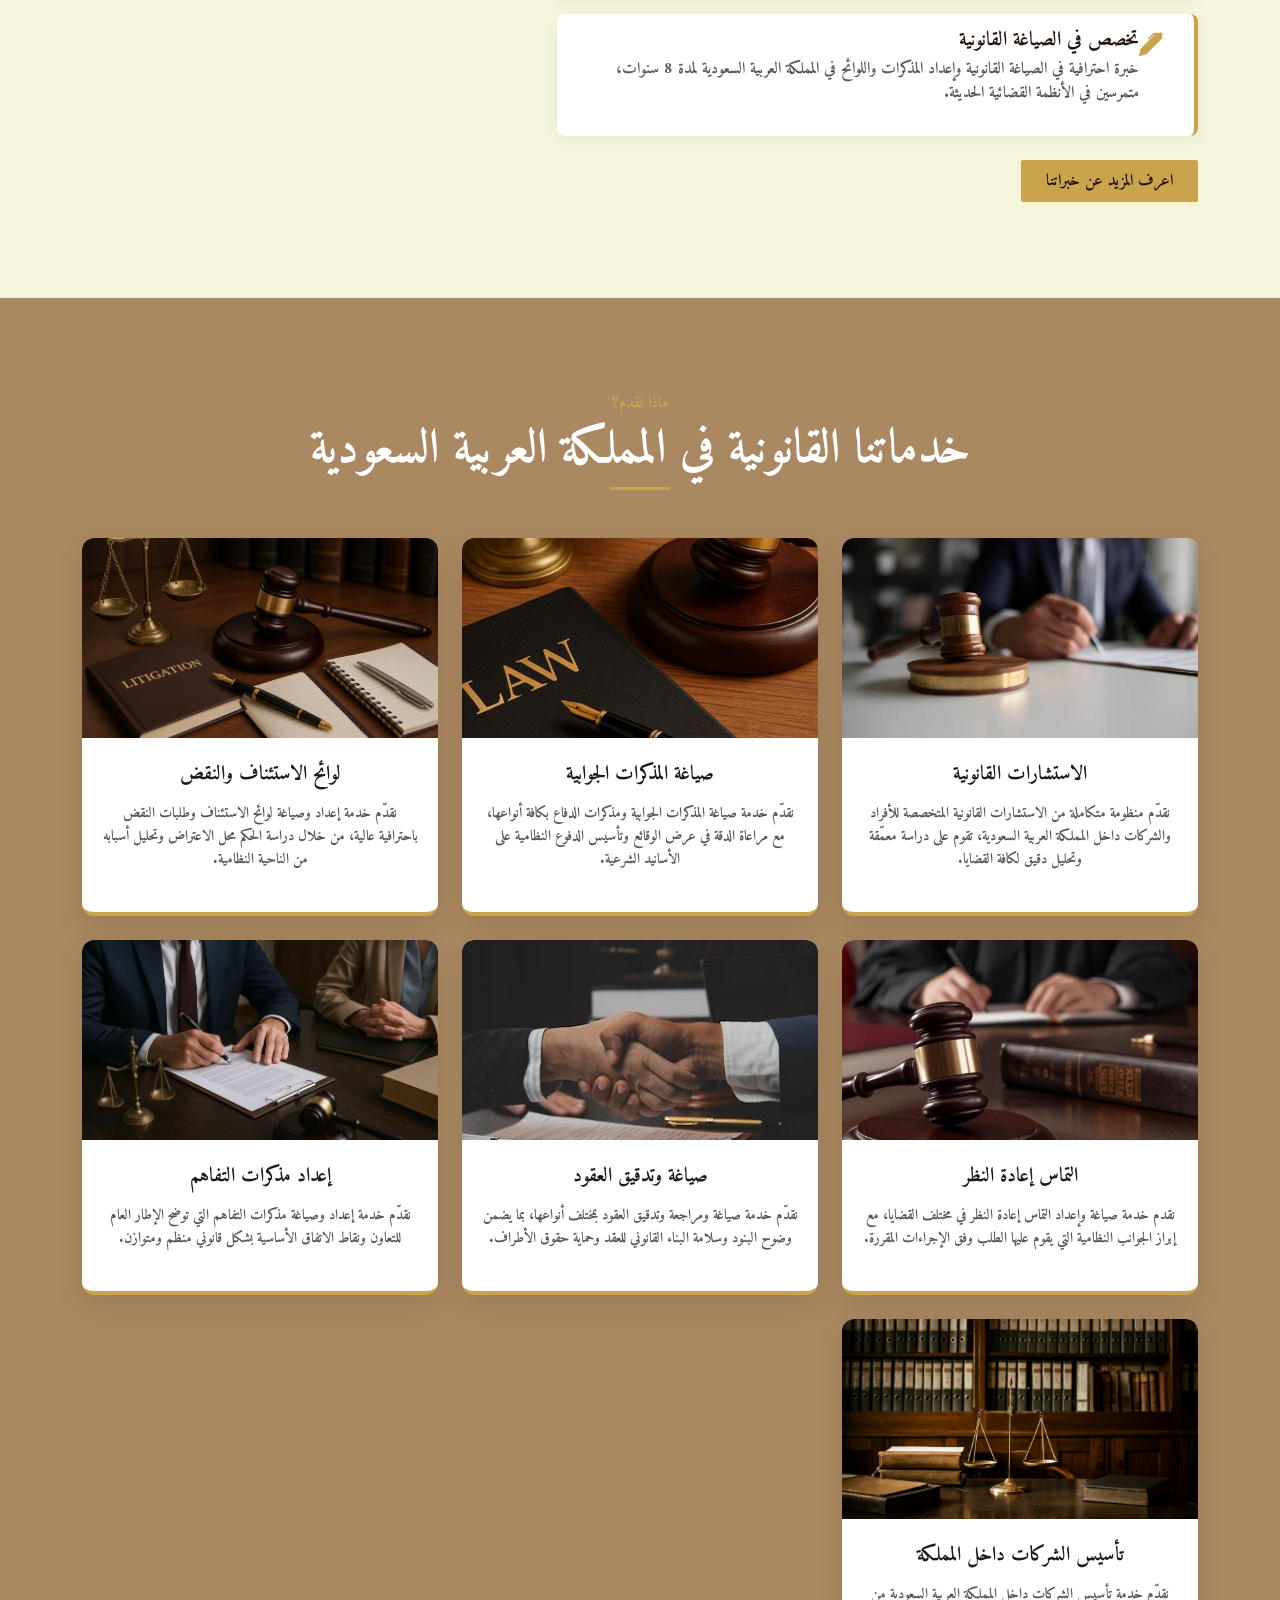
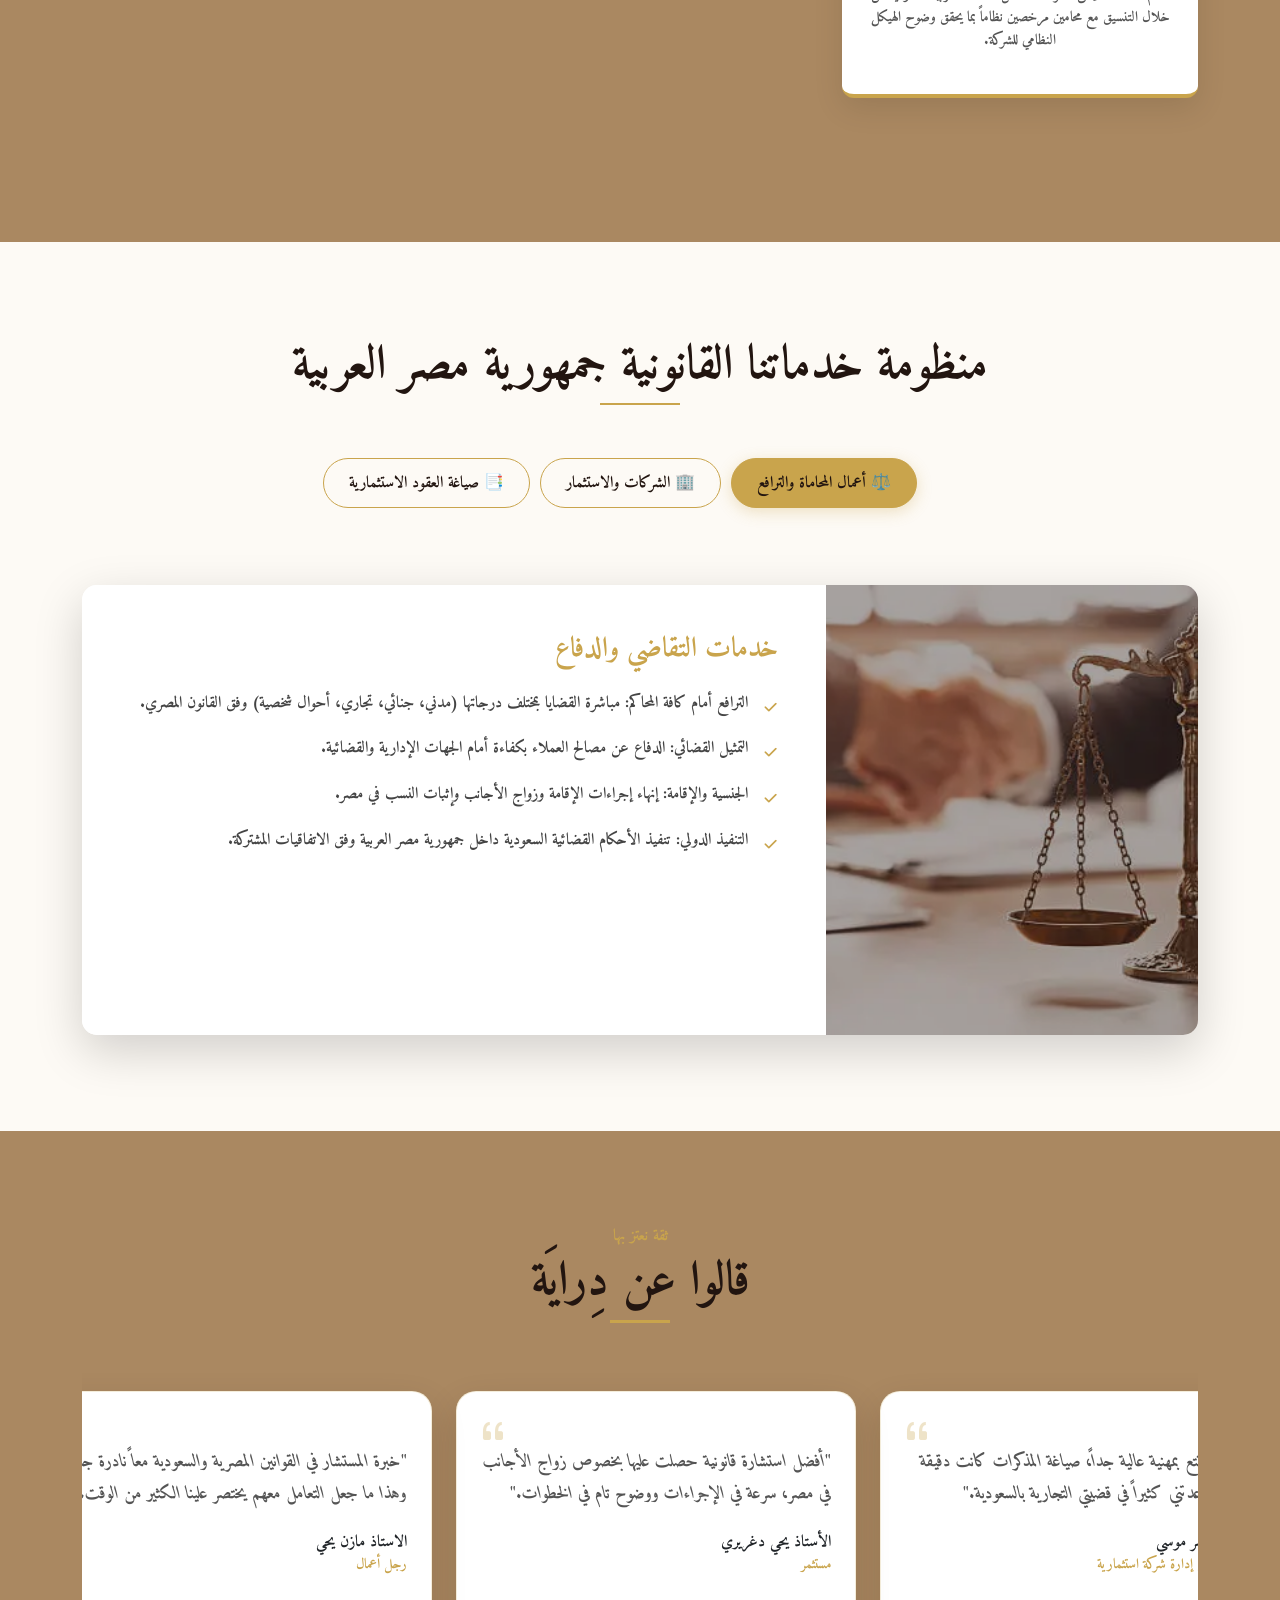
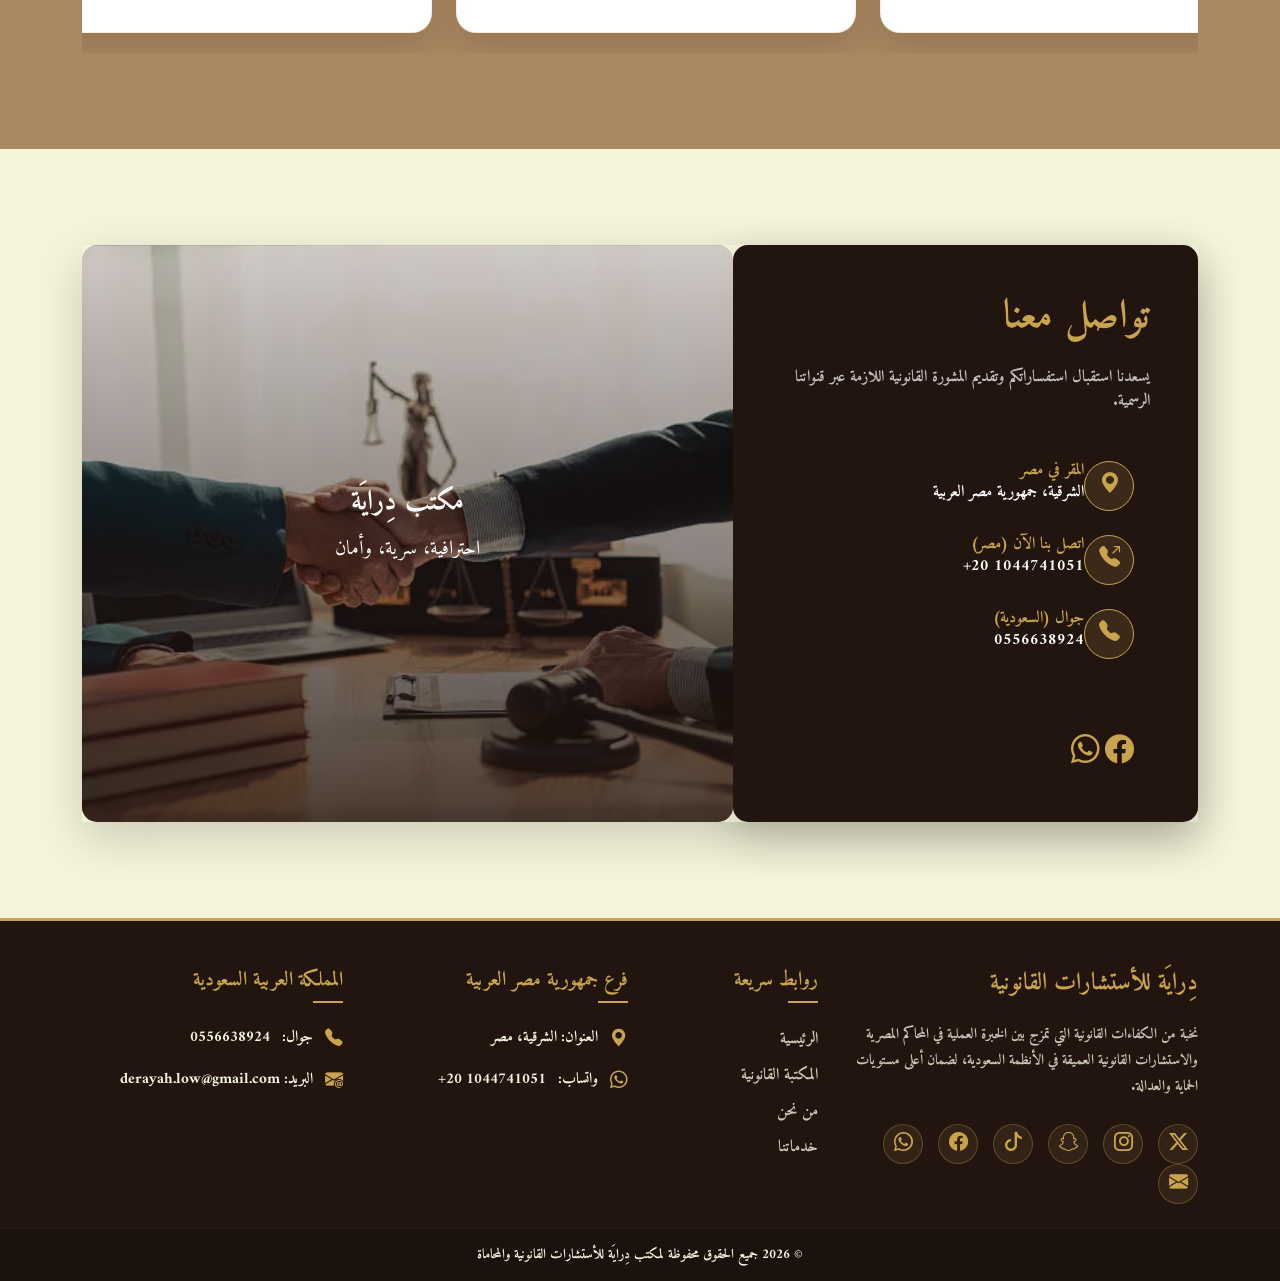
==== commit 2673114a: "jj" ====
--- a/index.html
+++ b/index.html
@@ -108,7 +108,7 @@
             <div class="col-lg-5 reveal-item">
                 <div class="about-image-wrapper">
                     <div class="image-border"></div>
-                    <img src="/Style/Photos/about.png" alt="المستشار القانوني لمكتب دراية" class="img-fluid rounded shadow-lg">
+                    <img src="./Style/Photos/8.jpg" alt="المستشار القانوني لمكتب دراية" class="img-fluid rounded shadow-lg">
                 </div>
             </div>
         </div>
--- a/Style/style.css
+++ b/Style/style.css
@@ -24,7 +24,6 @@
     overflow: hidden;
     display: flex;
     align-items: center;
-    background-color: var(--navy);
 }
 
 .hero-bg {
@@ -36,7 +35,7 @@
     background-size: cover;
     background-position: center;
     z-index: 1;
-    background-image: url('/Style/Photos/herooo.avif');
+    background-image: url(./Photos/12.jpg);
 }
 
 .custom-nav {
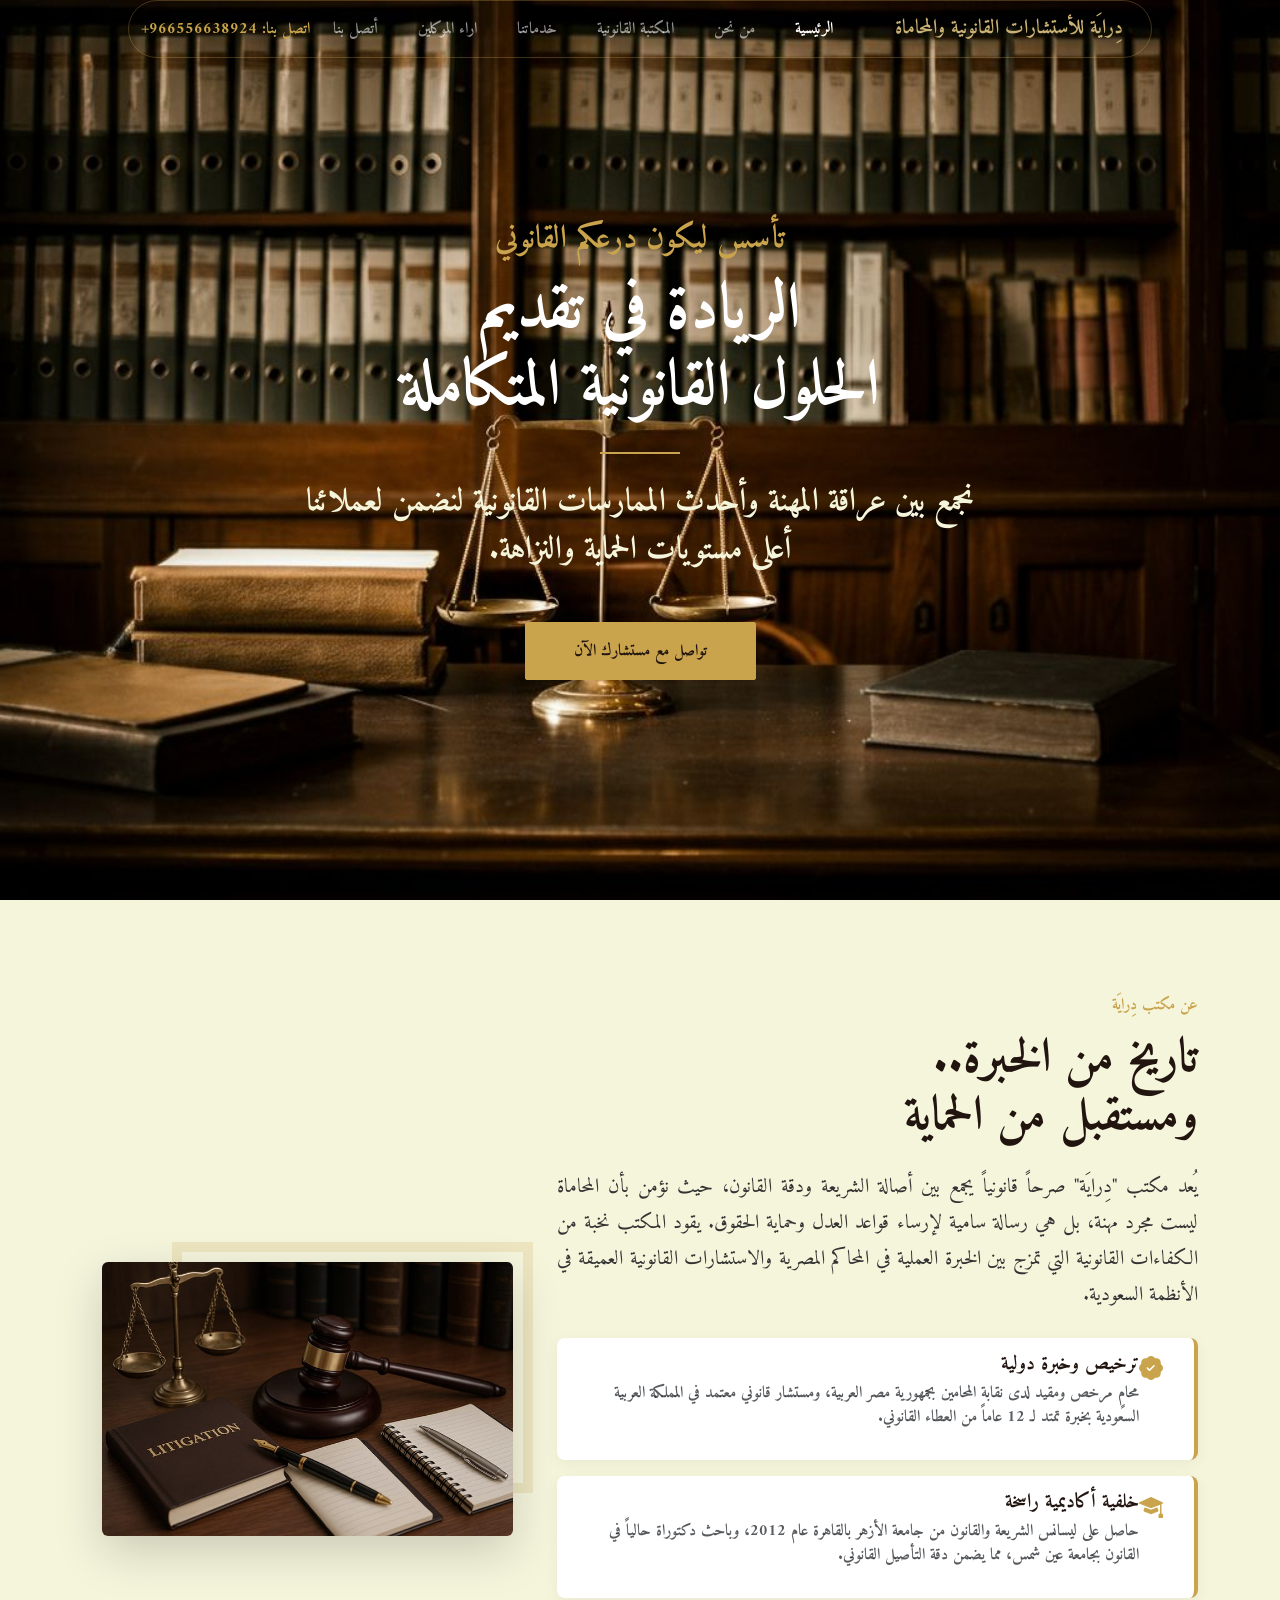
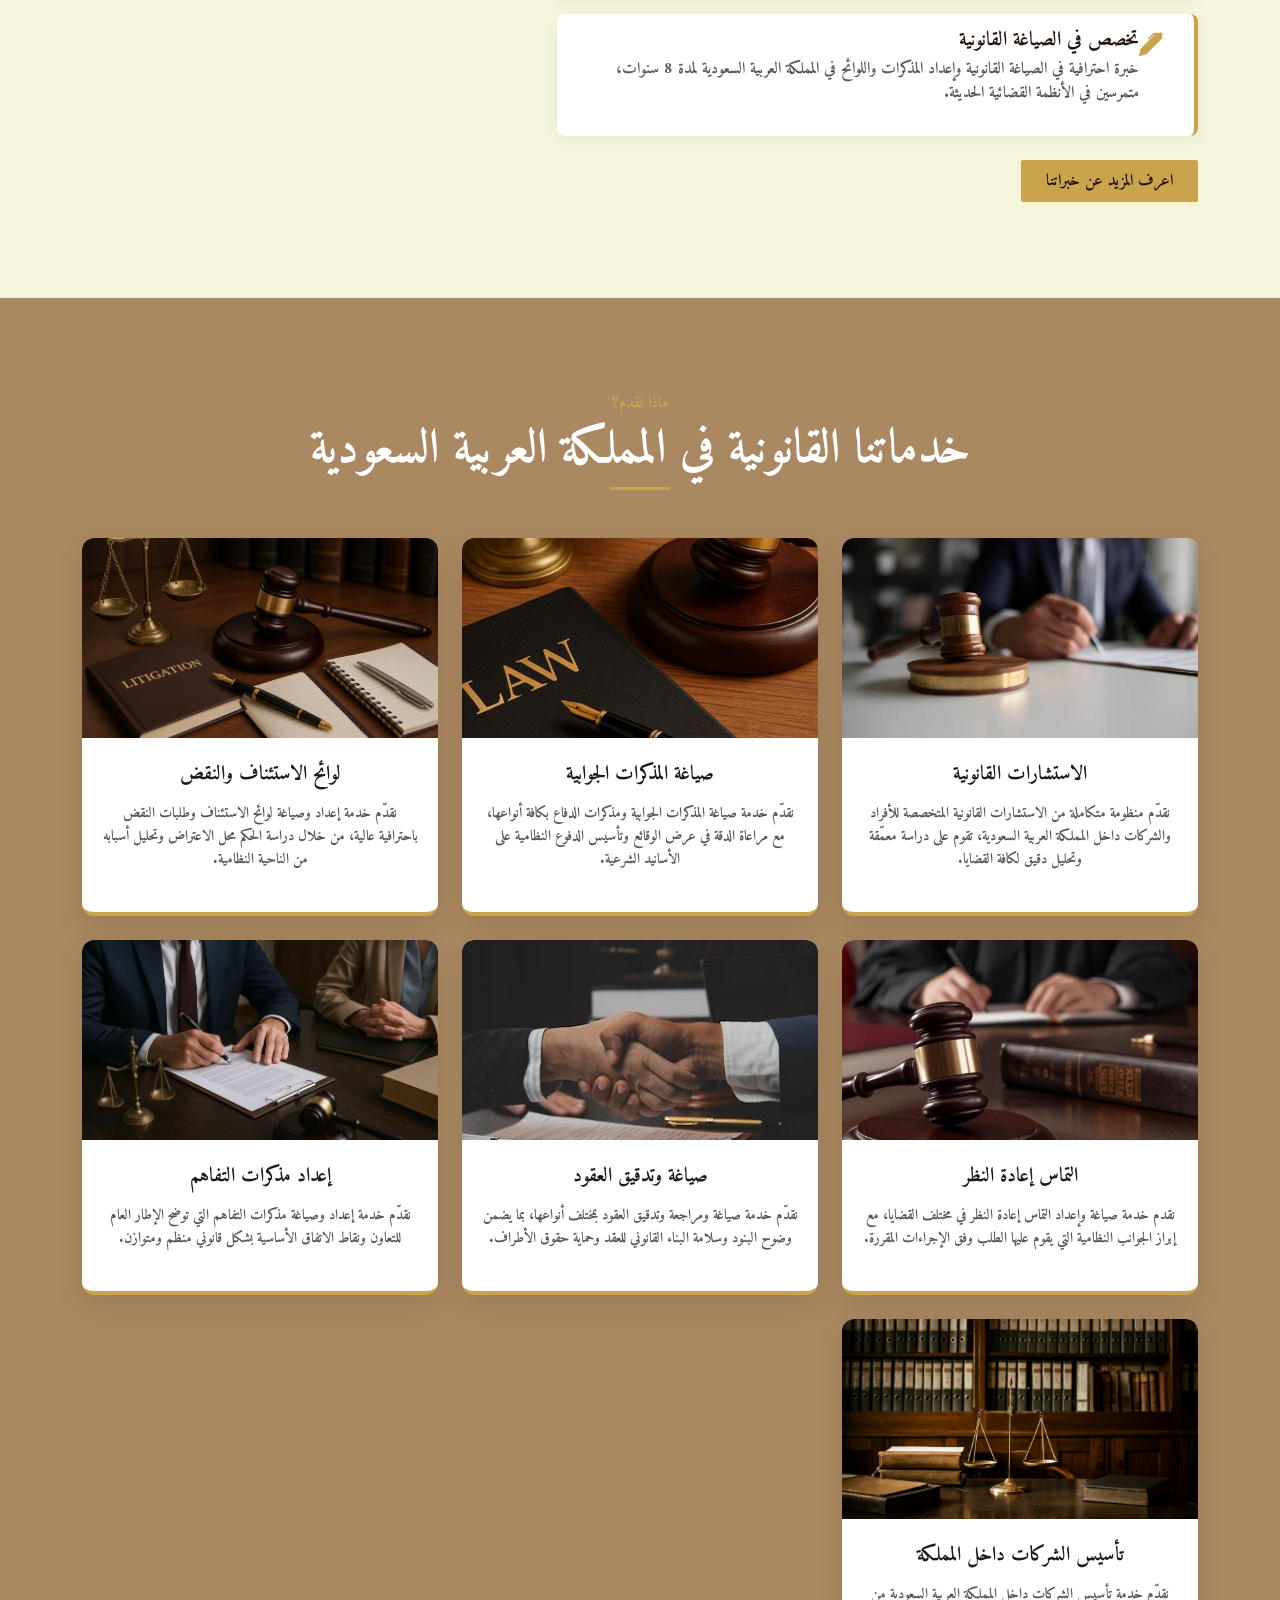
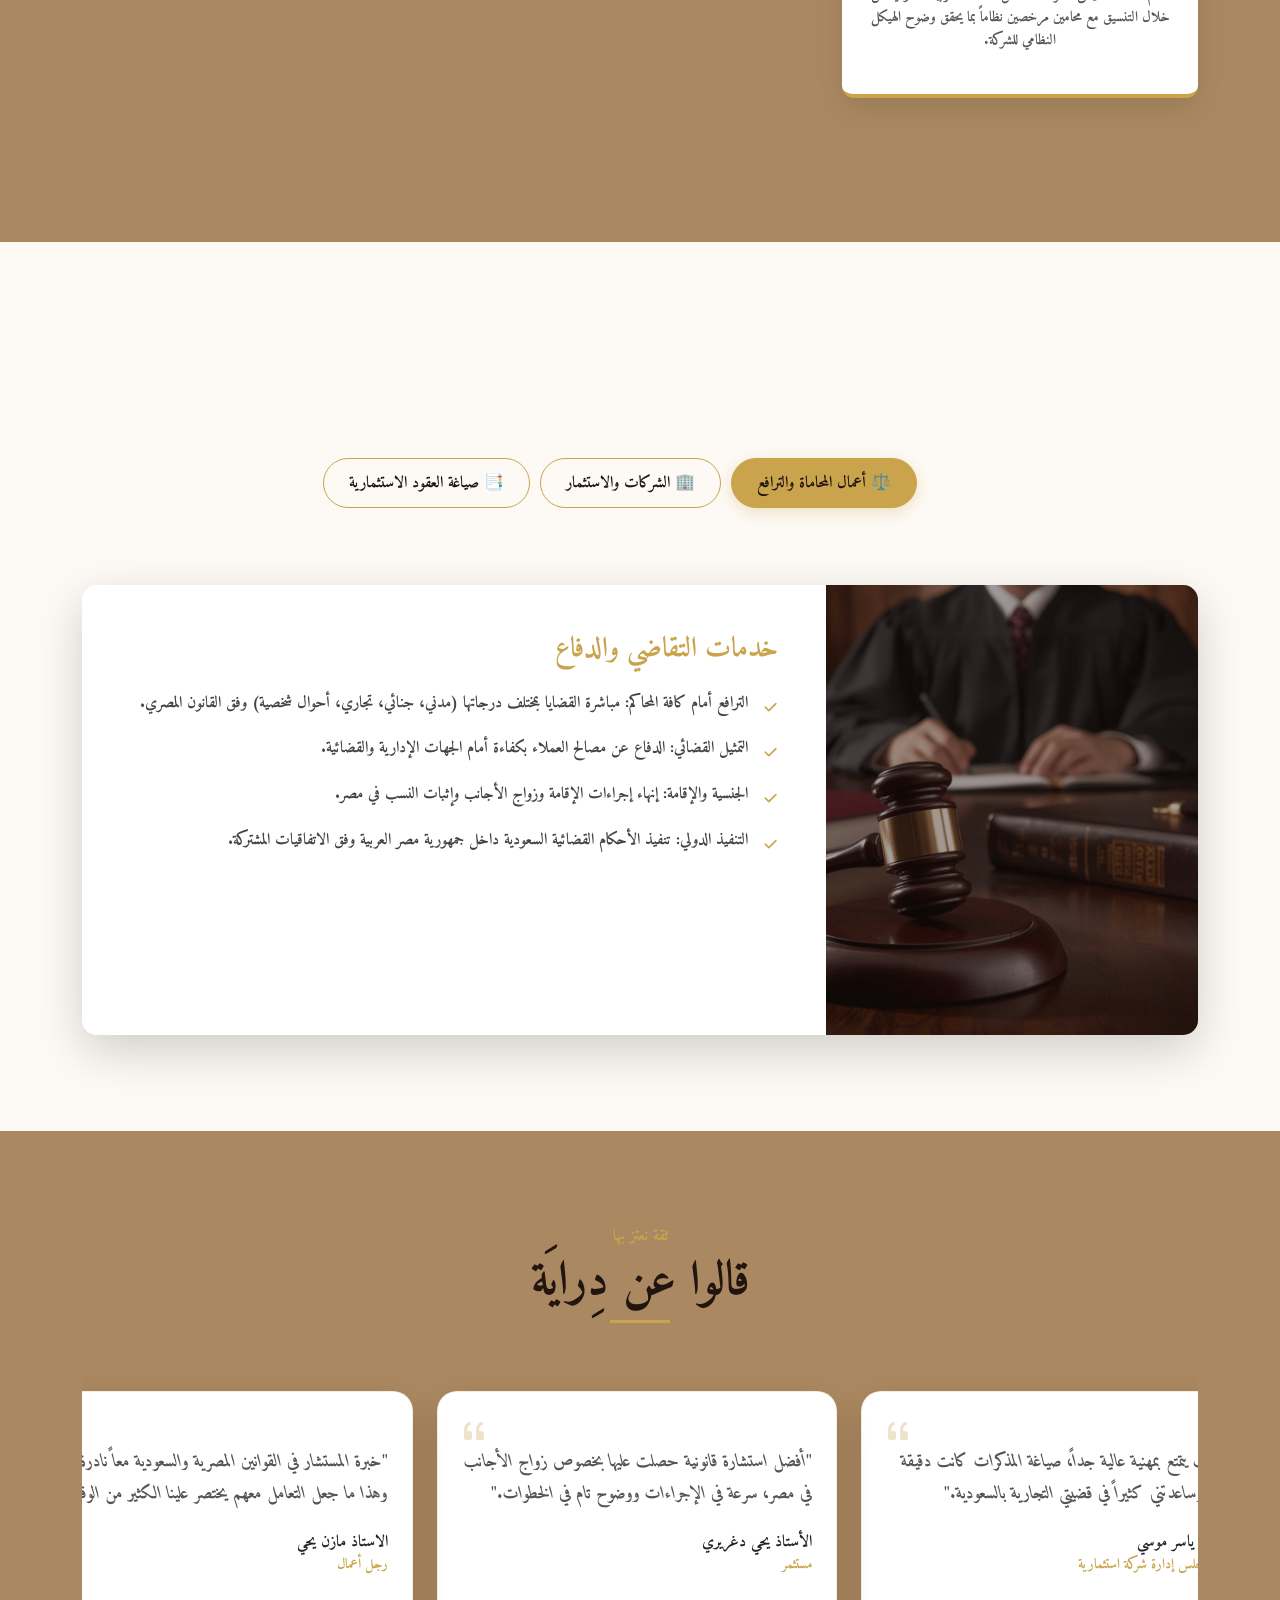
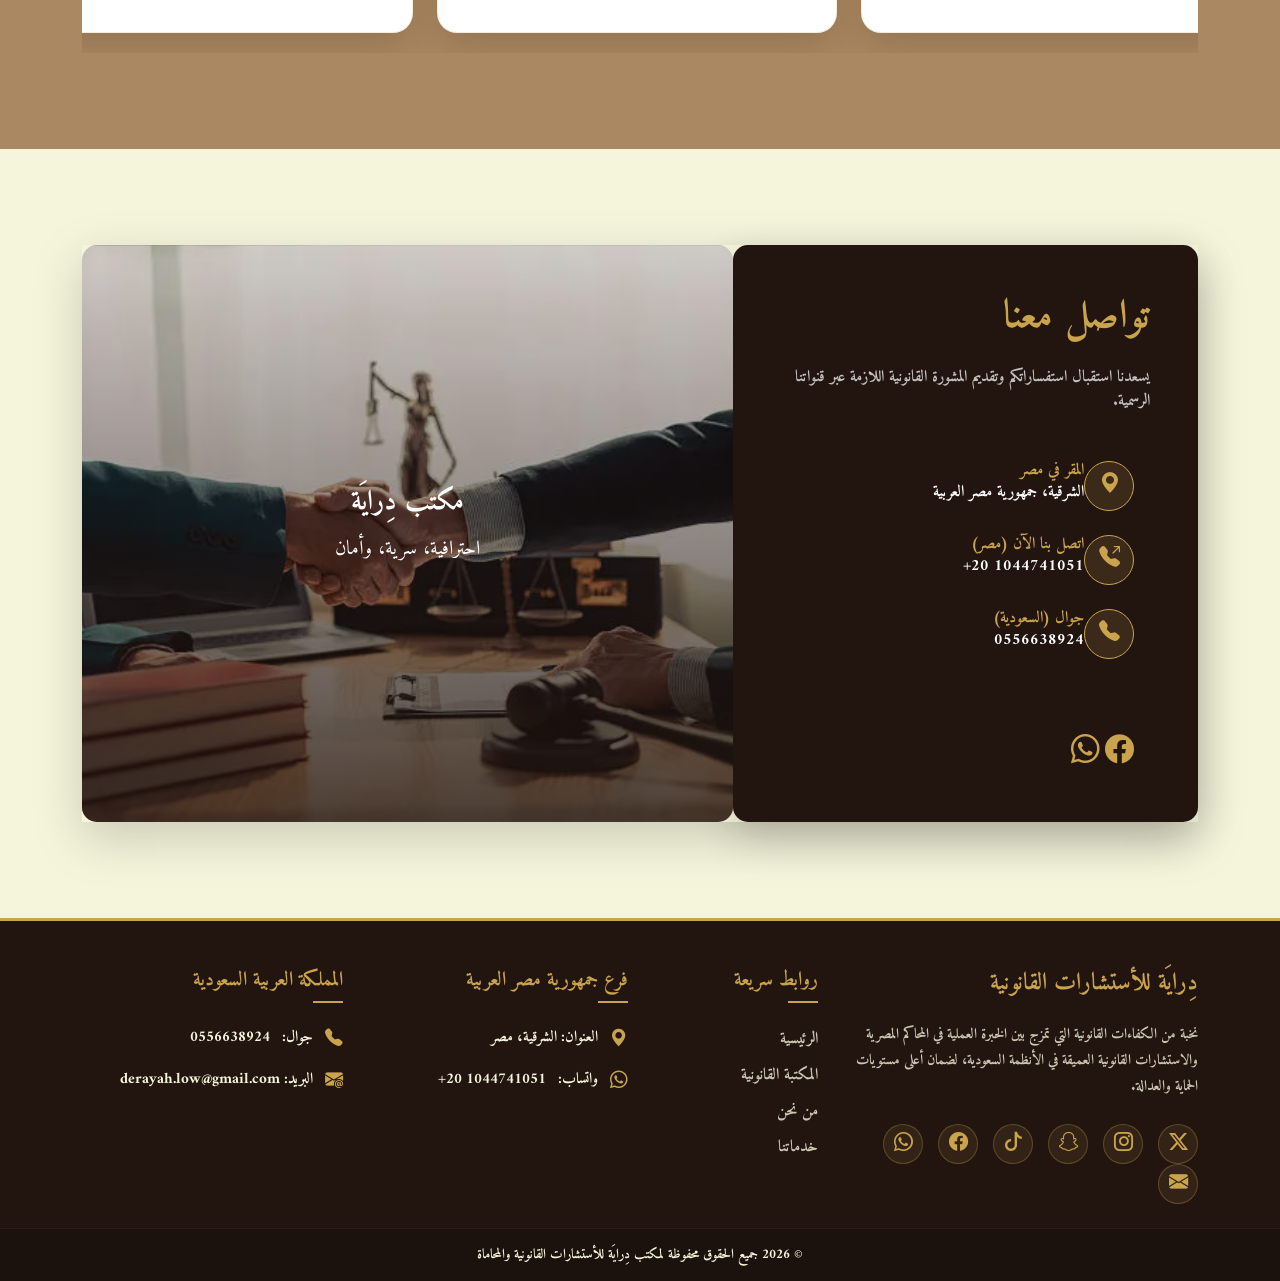
==== commit 8367db44: "last update ever" ====
--- a/index.html
+++ b/index.html
@@ -236,7 +236,7 @@
                 
                 <div class="tab-pane fade show active" id="content-1" role="tabpanel">
                     <div class="row g-0 list-container shadow-lg">
-                        <div class="col-md-4 list-image d-none d-md-block" style="background-image: url('/Style/Photos/1.webp');"></div>
+                        <div class="col-md-4 list-image d-none d-md-block" style="background-image: url('./Style/Photos/9.jpg');"></div>
                         <div class="col-md-8 p-5 bg-white">
                             <h3 class="mb-4 text-gold">خدمات التقاضي والدفاع</h3>
                             <ul class="legal-list">
@@ -251,7 +251,7 @@
 
                 <div class="tab-pane fade" id="content-2" role="tabpanel">
                     <div class="row g-0 list-container shadow-lg">
-                        <div class="col-md-4 list-image d-none d-md-block" style="background-image: url('/Style/Photos/2.webp');"></div>
+                        <div class="col-md-4 list-image d-none d-md-block" style="background-image: url('./Style/Photos/11.jpg');"></div>
                         <div class="col-md-8 p-5 bg-white">
                             <h3 class="mb-4 text-gold">تأسيس الشركات والاستثمار</h3>
                             <ul class="legal-list">
@@ -265,7 +265,7 @@
 
                 <div class="tab-pane fade" id="content-3" role="tabpanel">
                     <div class="row g-0 list-container shadow-lg">
-                        <div class="col-md-4 list-image d-none d-md-block" style="background-image: url('/Style/Photos/3.webp');"></div>
+                        <div class="col-md-4 list-image d-none d-md-block" style="background-image: url('./Style/Photos/10.jpg');"></div>
                         <div class="col-md-8 p-5 bg-white">
                             <h3 class="mb-4 text-gold">صياغة العقود للمستثمرين</h3>
                             <ul class="legal-list">
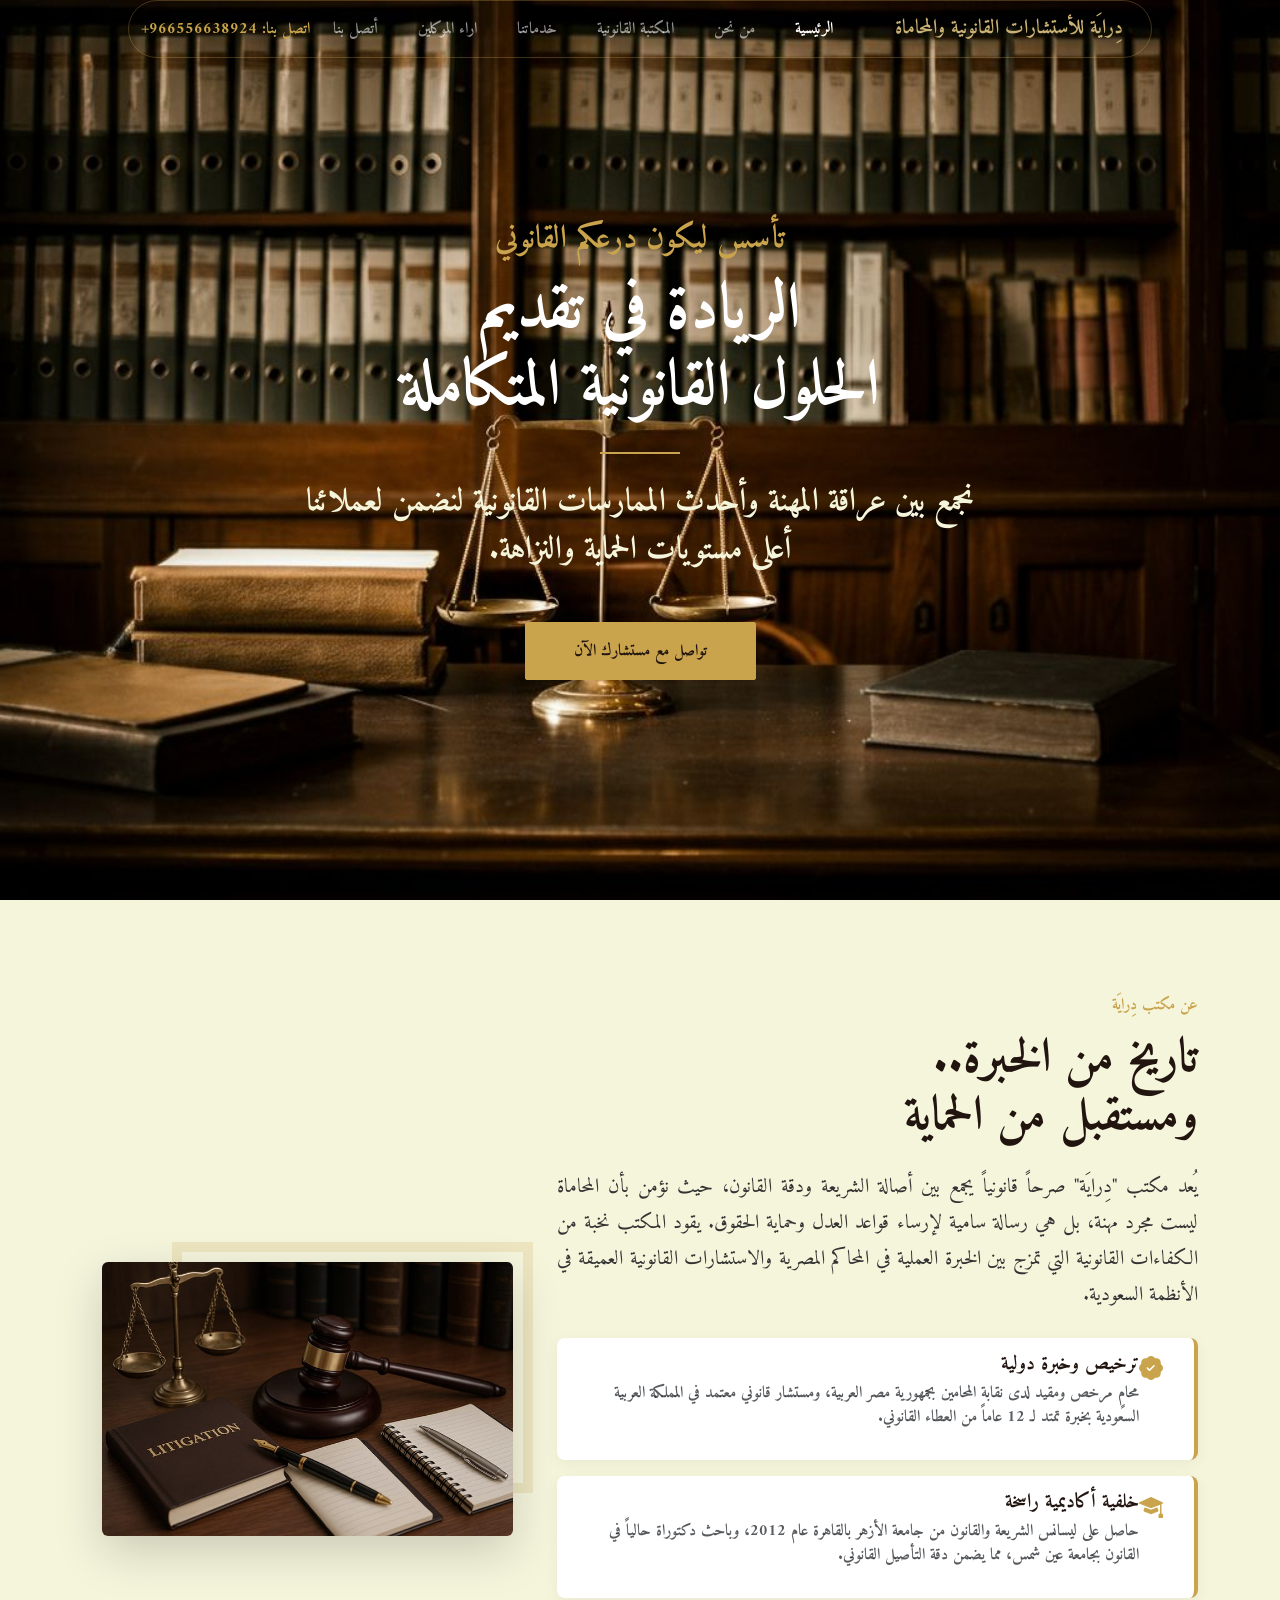
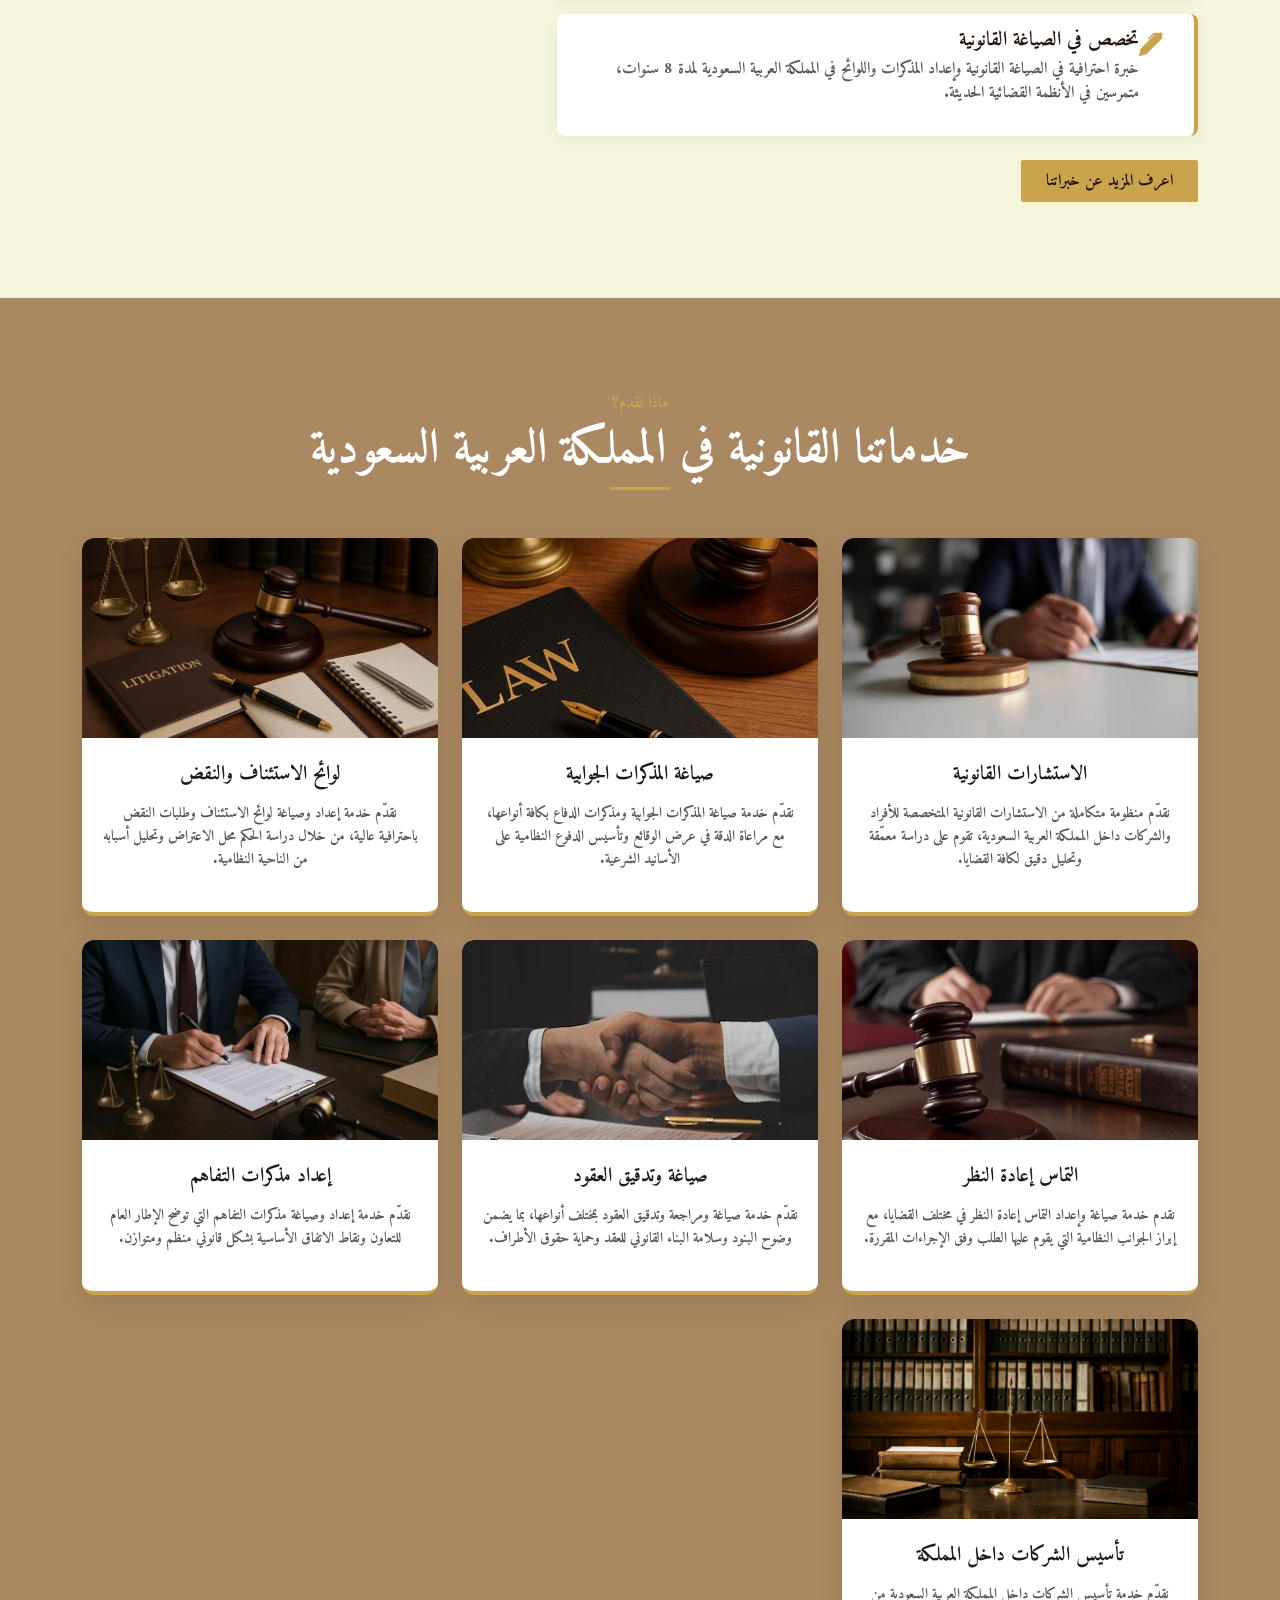
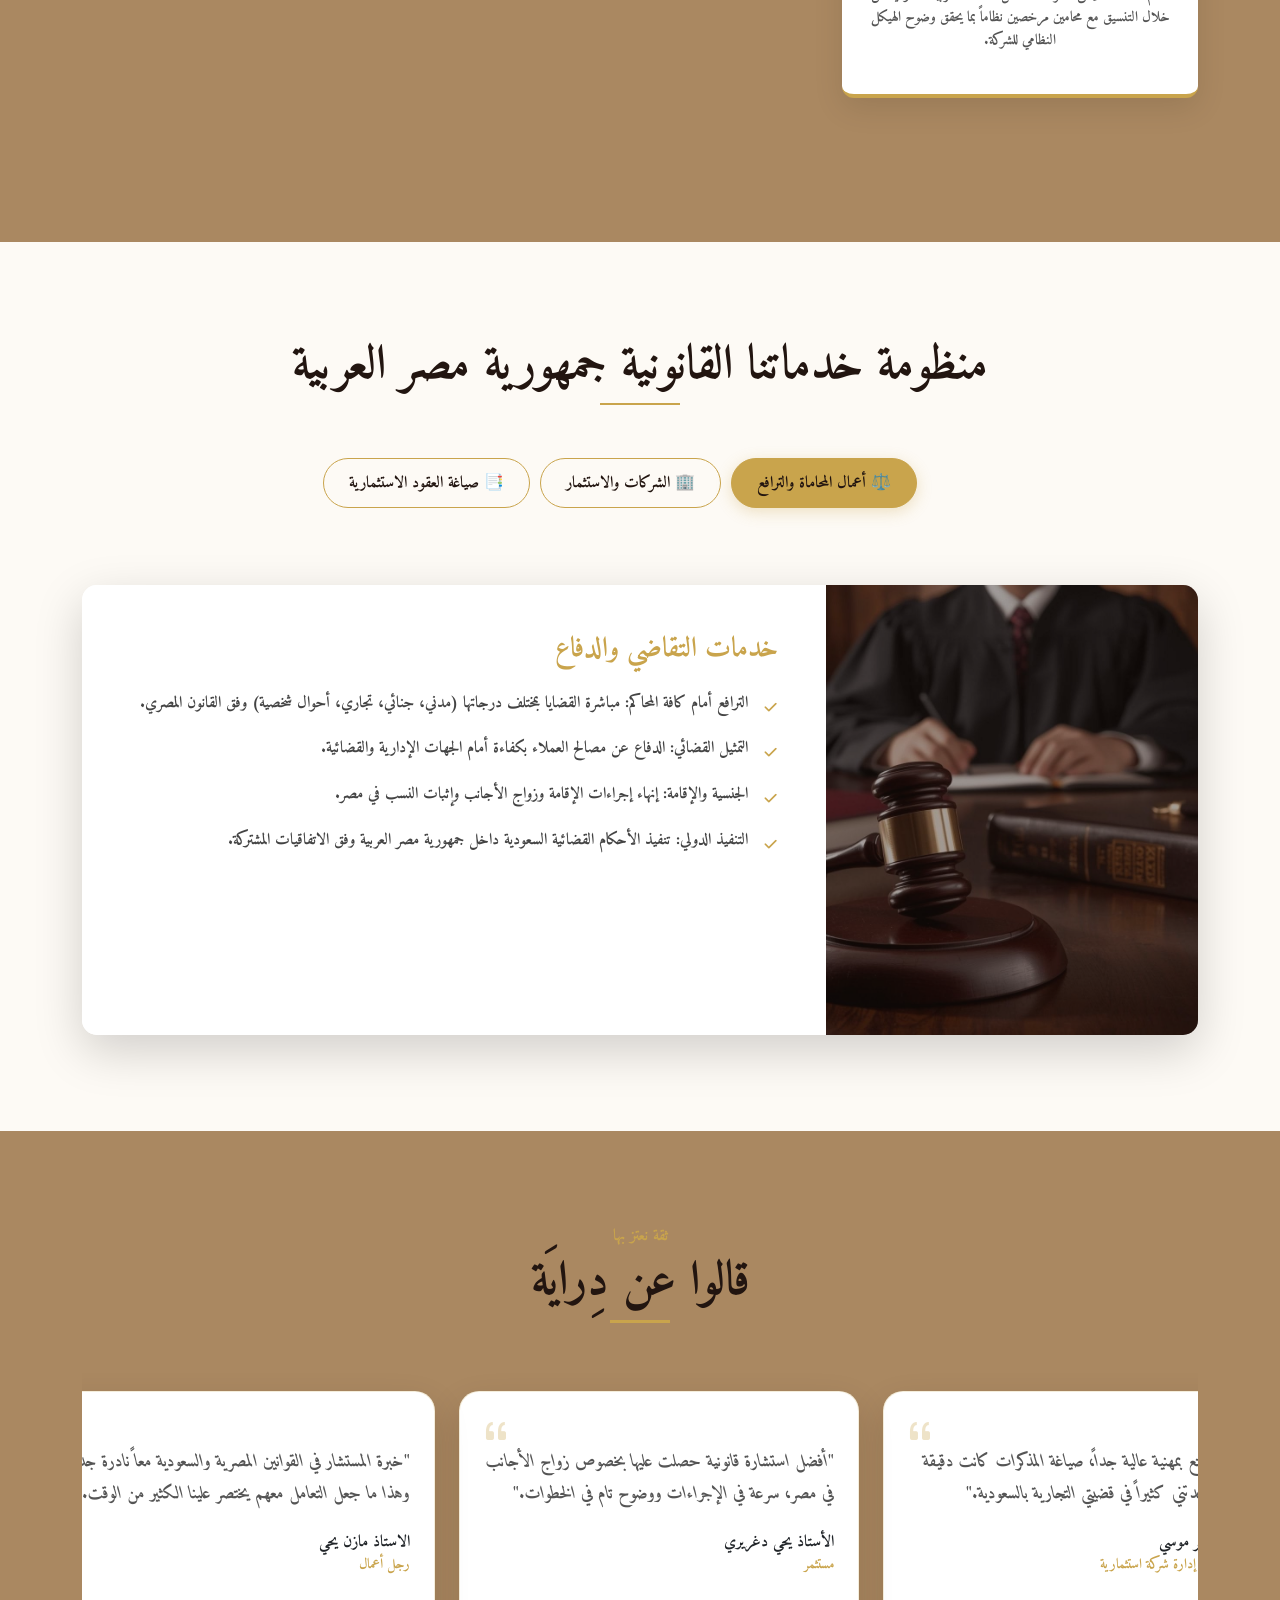
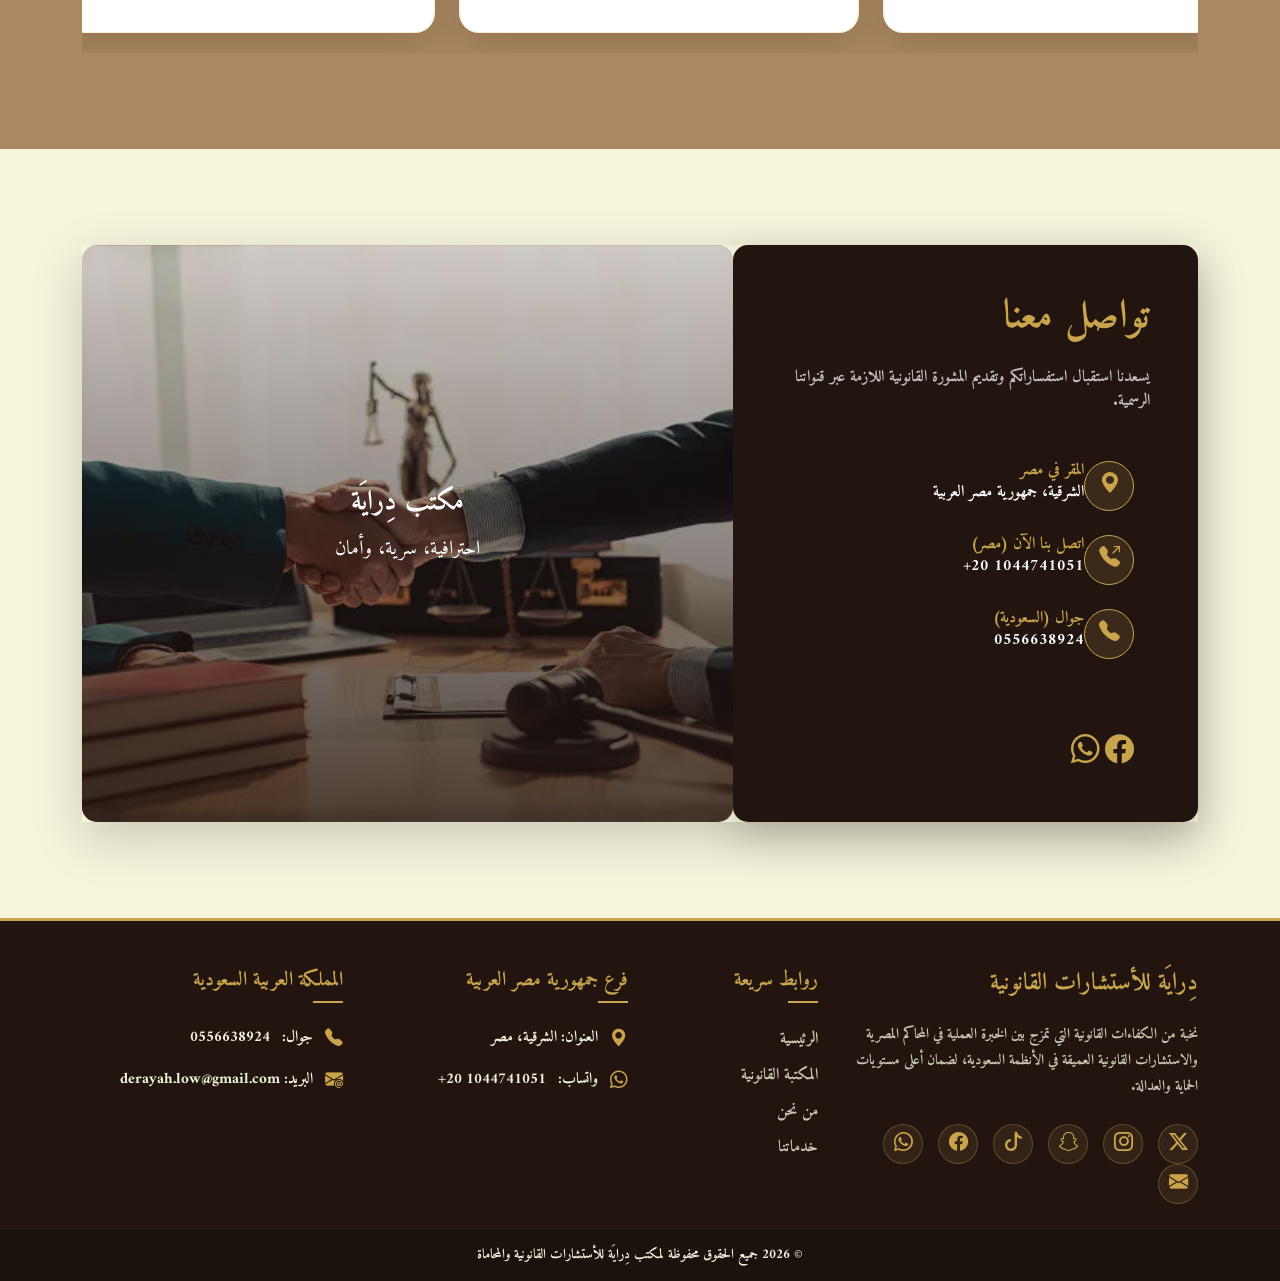
==== commit a8351789: "last update" ====
--- a/index.html
+++ b/index.html
@@ -265,7 +265,7 @@
 
                 <div class="tab-pane fade" id="content-3" role="tabpanel">
                     <div class="row g-0 list-container shadow-lg">
-                        <div class="col-md-4 list-image d-none d-md-block" style="background-image: url('./Style/Photos/10.jpg');"></div>
+                        <div class="col-md-4 list-image d-none d-md-block" style="background-image: url('/Style/Photos/10.jpg');"></div>
                         <div class="col-md-8 p-5 bg-white">
                             <h3 class="mb-4 text-gold">صياغة العقود للمستثمرين</h3>
                             <ul class="legal-list">
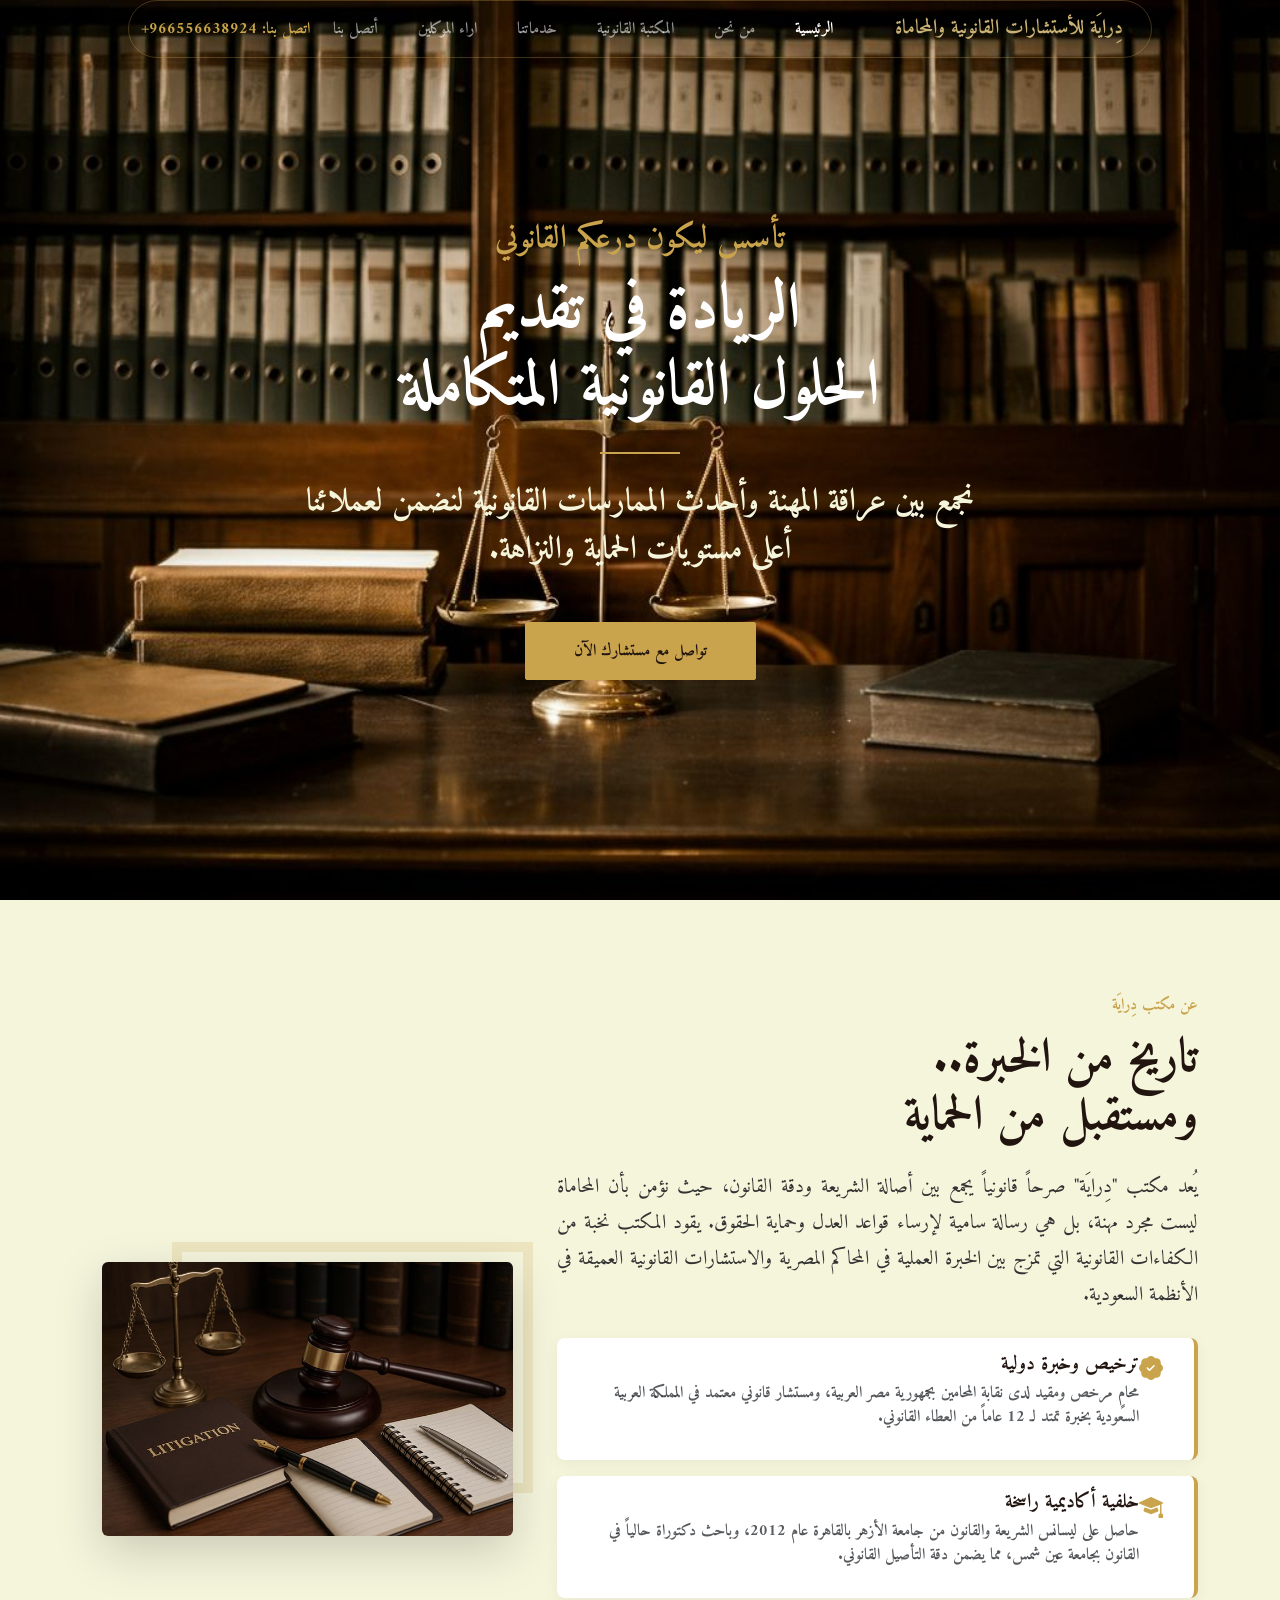
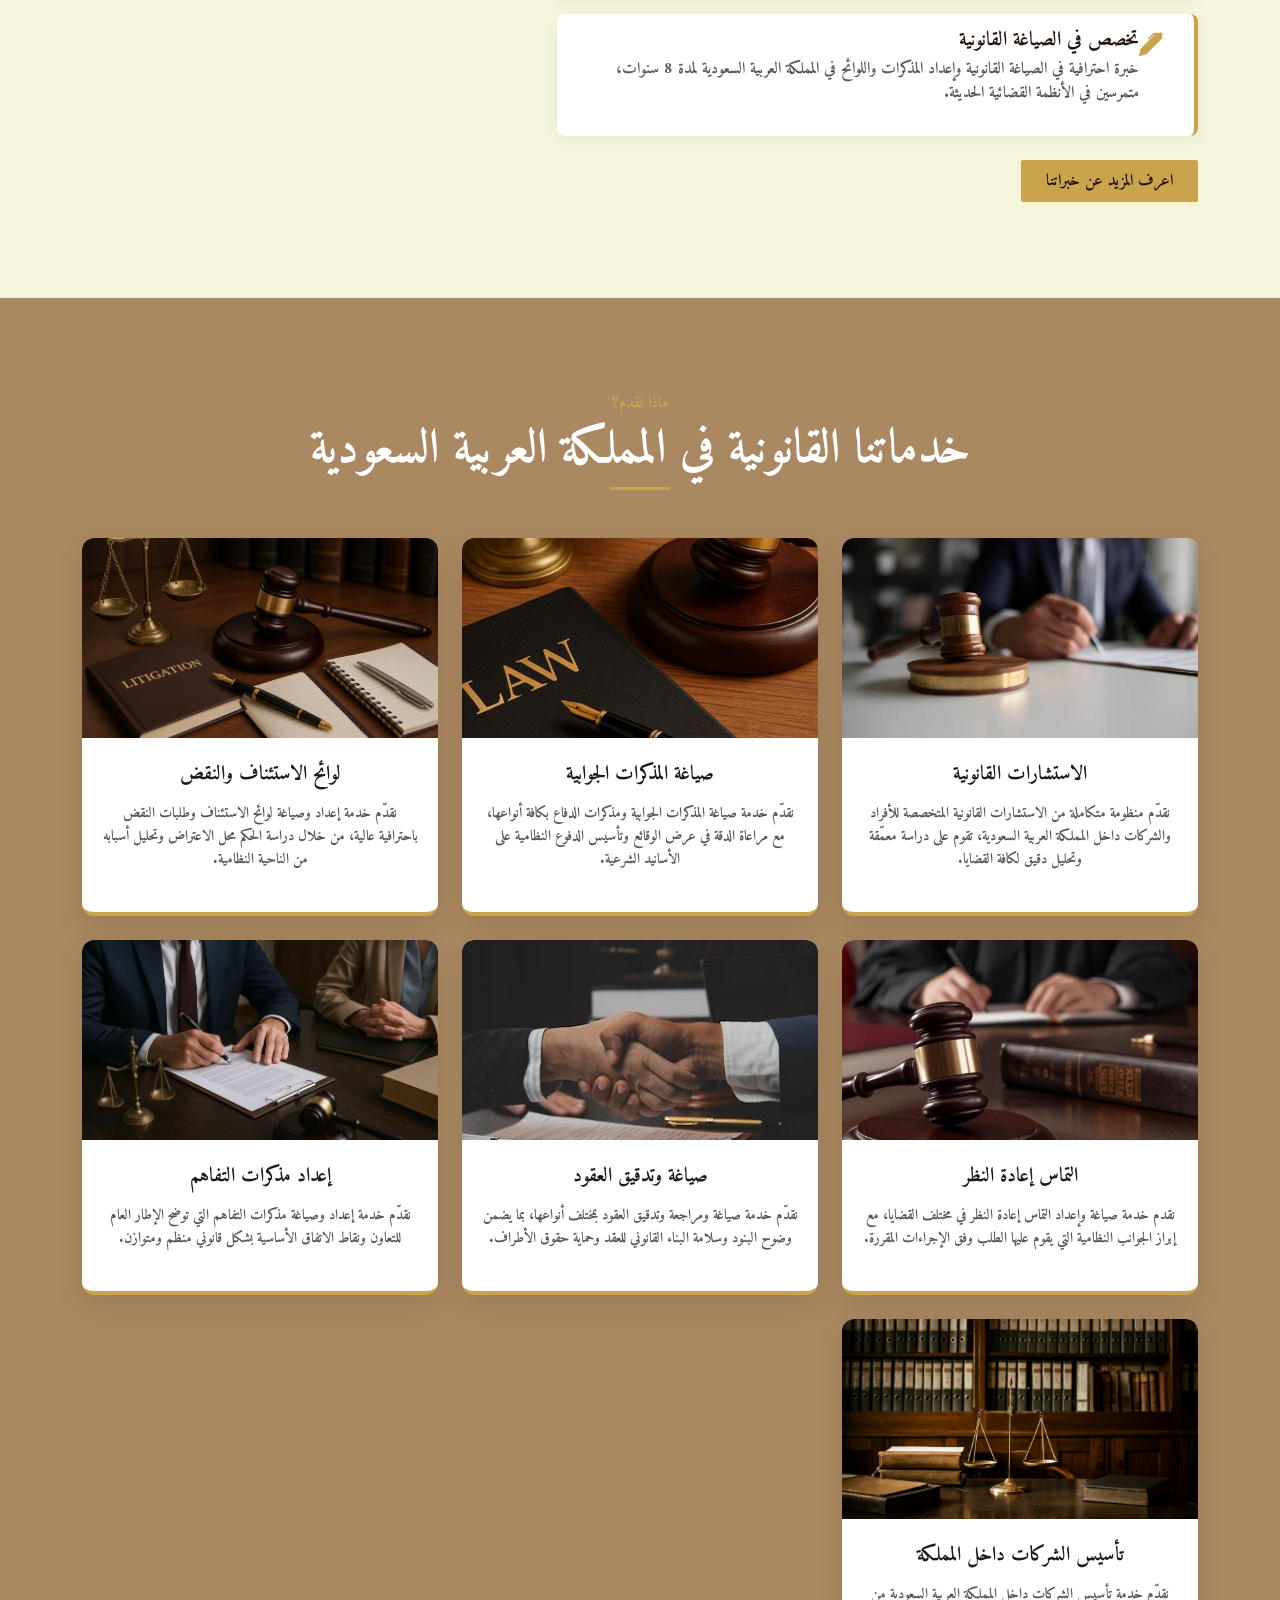
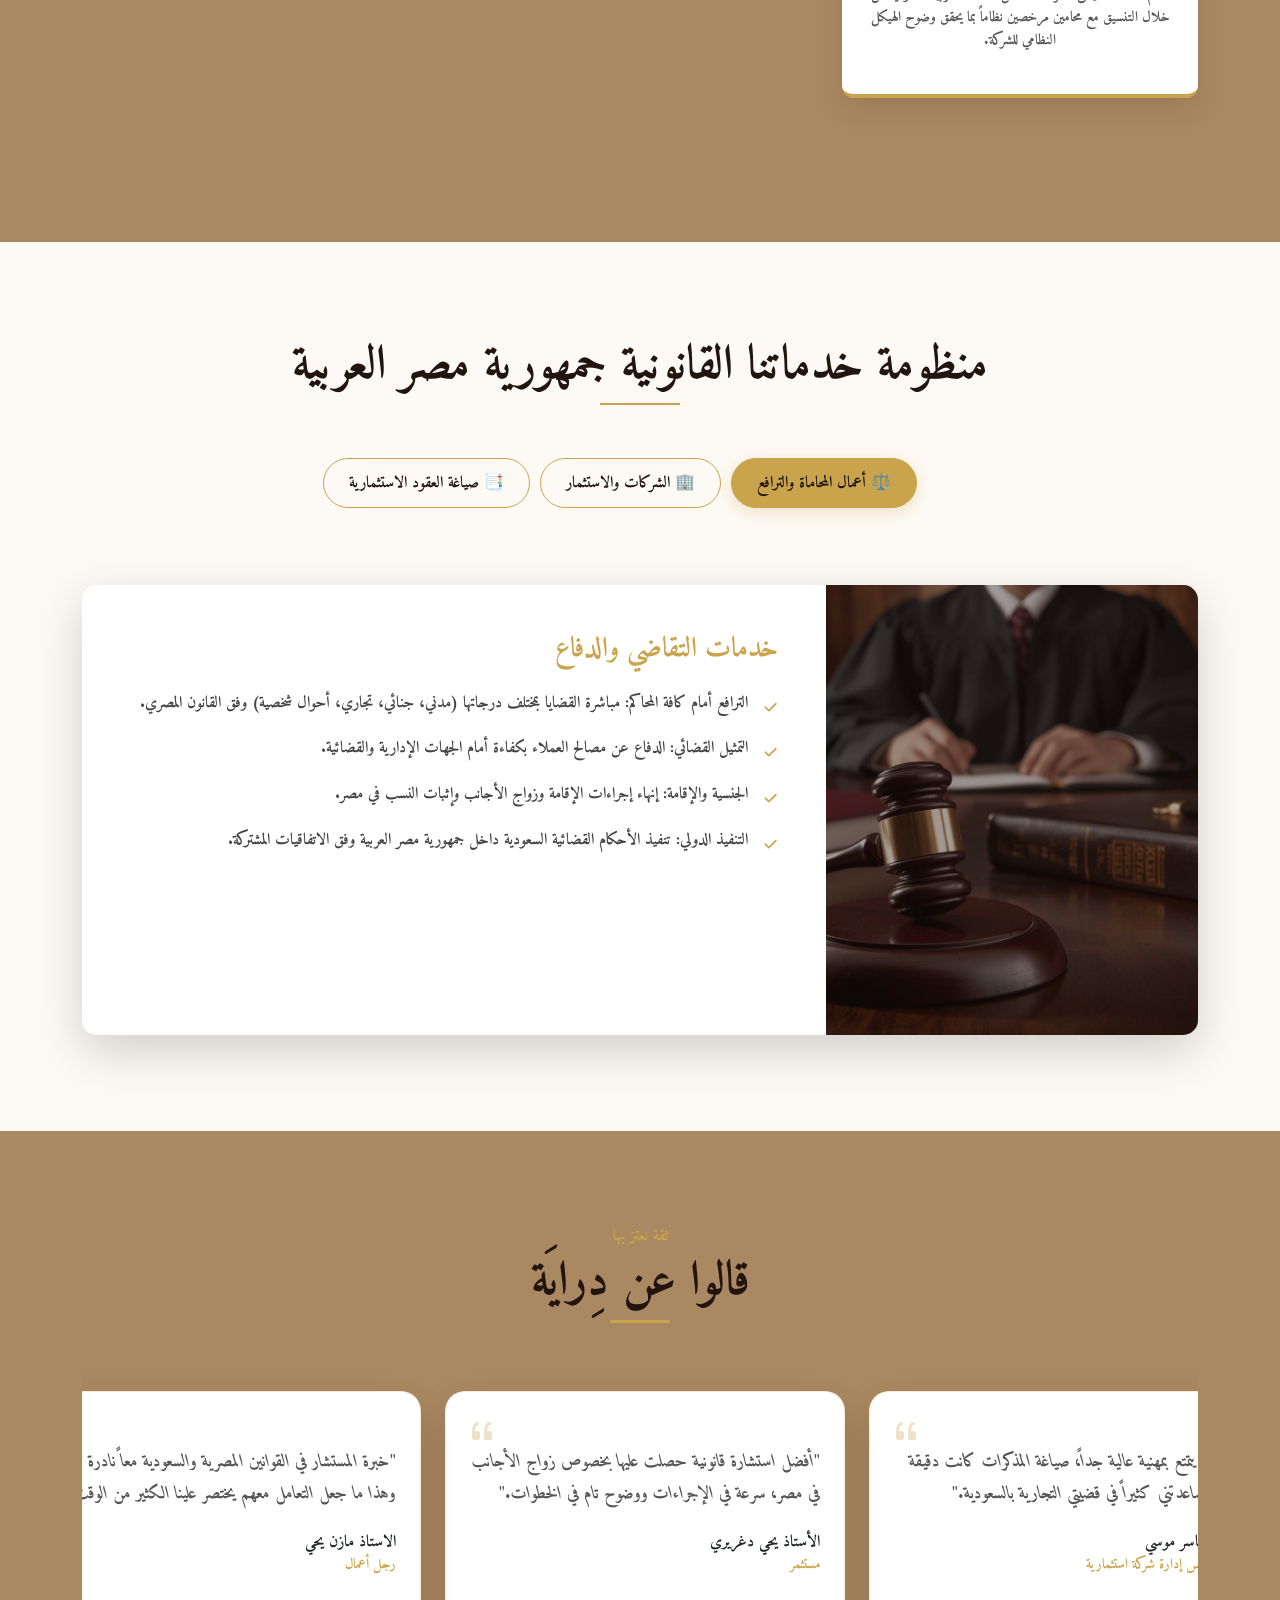
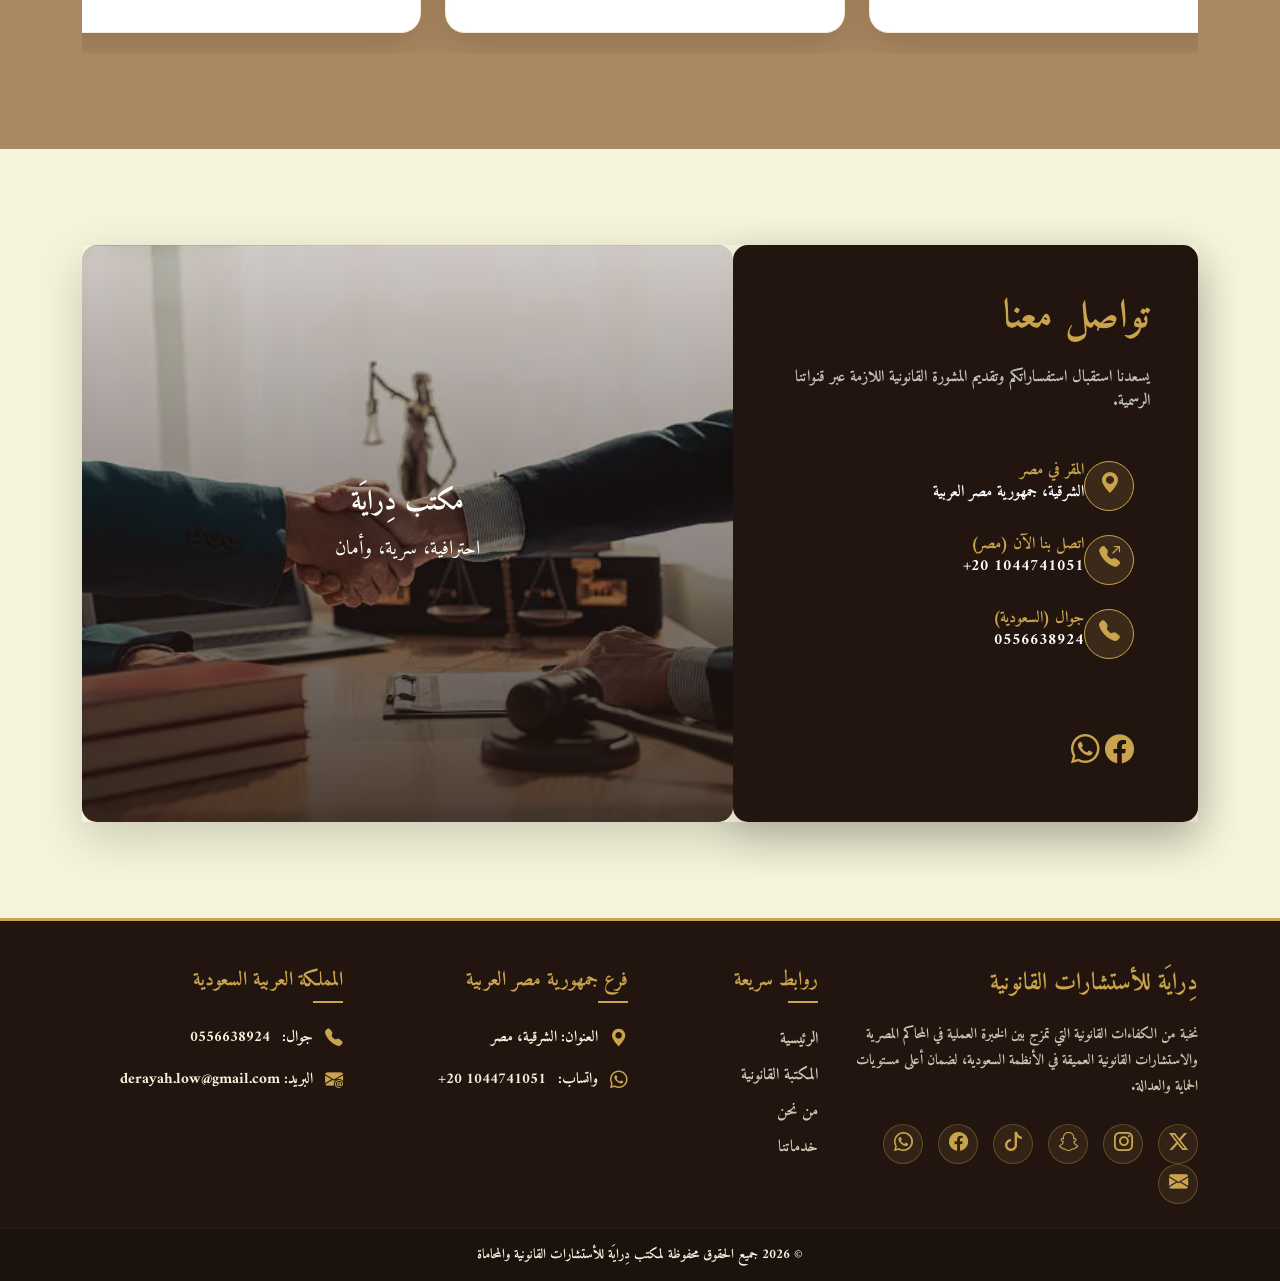
==== commit 1ad6bcf9: "Finalley Last Update" ====
--- a/index.html
+++ b/index.html
@@ -236,7 +236,7 @@
                 
                 <div class="tab-pane fade show active" id="content-1" role="tabpanel">
                     <div class="row g-0 list-container shadow-lg">
-                        <div class="col-md-4 list-image d-none d-md-block" style="background-image: url('./Style/Photos/9.jpg');"></div>
+                        <div class="col-md-4 list-image " style="background-image: url('./Style/Photos/9.jpg');"></div>
                         <div class="col-md-8 p-5 bg-white">
                             <h3 class="mb-4 text-gold">خدمات التقاضي والدفاع</h3>
                             <ul class="legal-list">
@@ -251,7 +251,7 @@
 
                 <div class="tab-pane fade" id="content-2" role="tabpanel">
                     <div class="row g-0 list-container shadow-lg">
-                        <div class="col-md-4 list-image d-none d-md-block" style="background-image: url('./Style/Photos/11.jpg');"></div>
+                        <div class="col-md-4 list-image " style="background-image: url('./Style/Photos/11.jpg');"></div>
                         <div class="col-md-8 p-5 bg-white">
                             <h3 class="mb-4 text-gold">تأسيس الشركات والاستثمار</h3>
                             <ul class="legal-list">
@@ -265,7 +265,7 @@
 
                 <div class="tab-pane fade" id="content-3" role="tabpanel">
                     <div class="row g-0 list-container shadow-lg">
-                        <div class="col-md-4 list-image d-none d-md-block" style="background-image: url('/Style/Photos/10.jpg');"></div>
+                        <div class="col-md-4 list-image " style="background-image: url('/Style/Photos/10.jpg');"></div>
                         <div class="col-md-8 p-5 bg-white">
                             <h3 class="mb-4 text-gold">صياغة العقود للمستثمرين</h3>
                             <ul class="legal-list">
--- a/Style/style.css
+++ b/Style/style.css
@@ -331,6 +331,16 @@
     color: var(--gold);
     font-weight: bold;
 }
+@media (max-width: 767.98px) {
+    .list-image {
+        height: 250px; /* تحديد ارتفاع للصورة لأنها لا تظهر تلقائياً على الموبايل */
+        display: block !important;
+    }
+    
+    .list-container {
+        min-height: auto; /* لضمان عدم وجود فراغات زائدة */
+    }
+}
 
 /* /////////////////////////////////// */
 
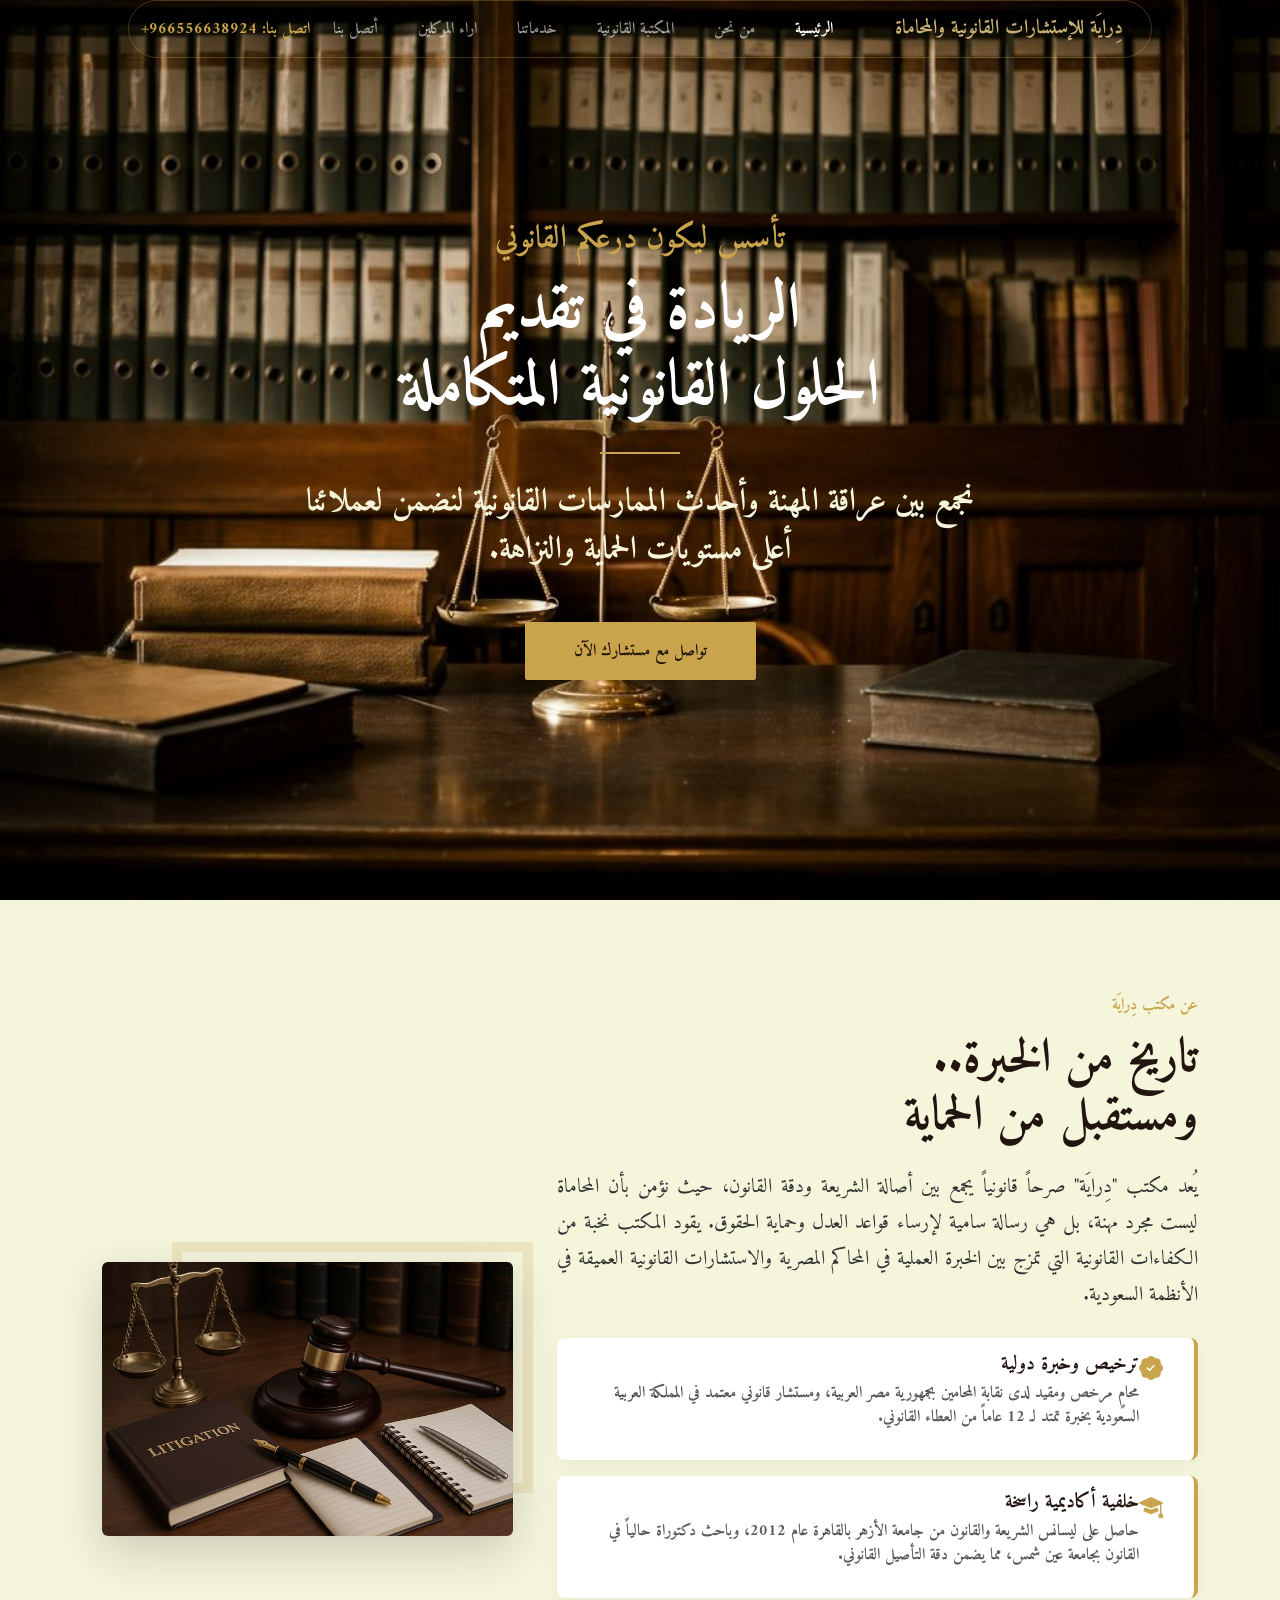
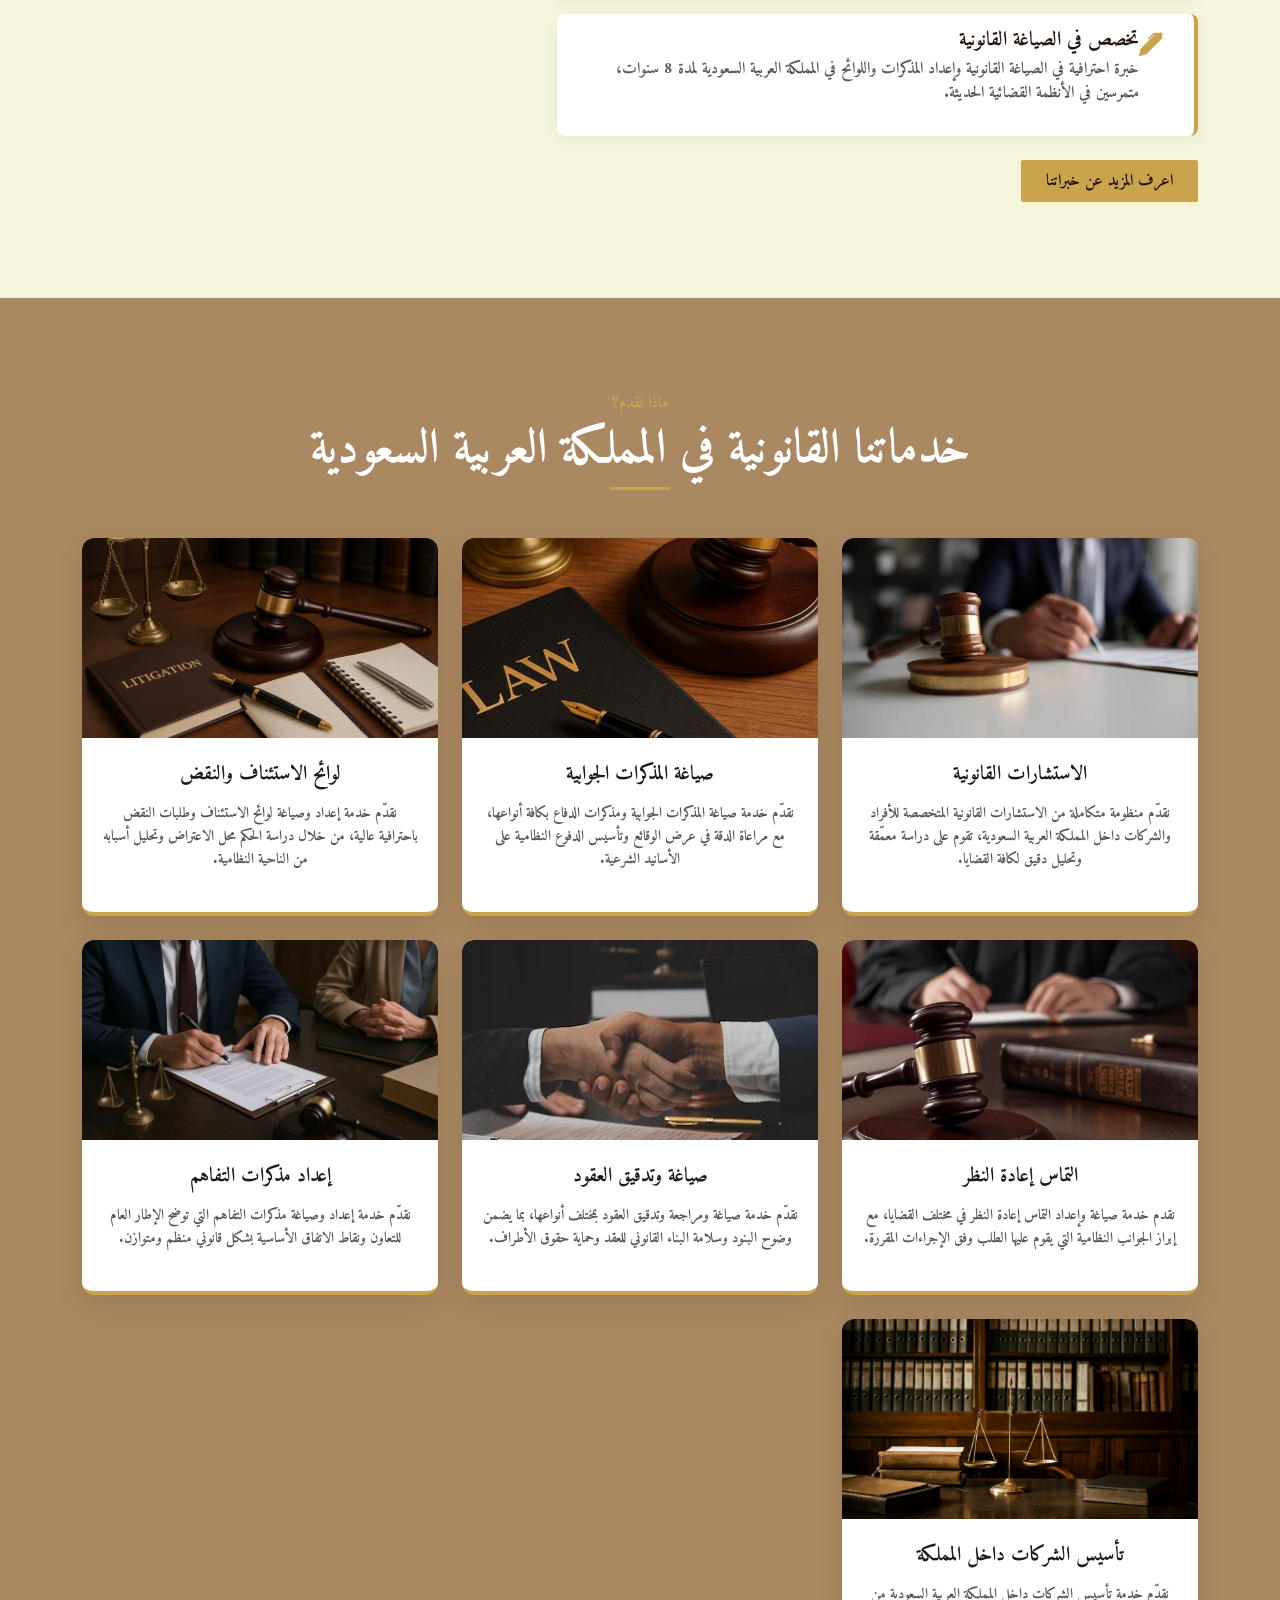
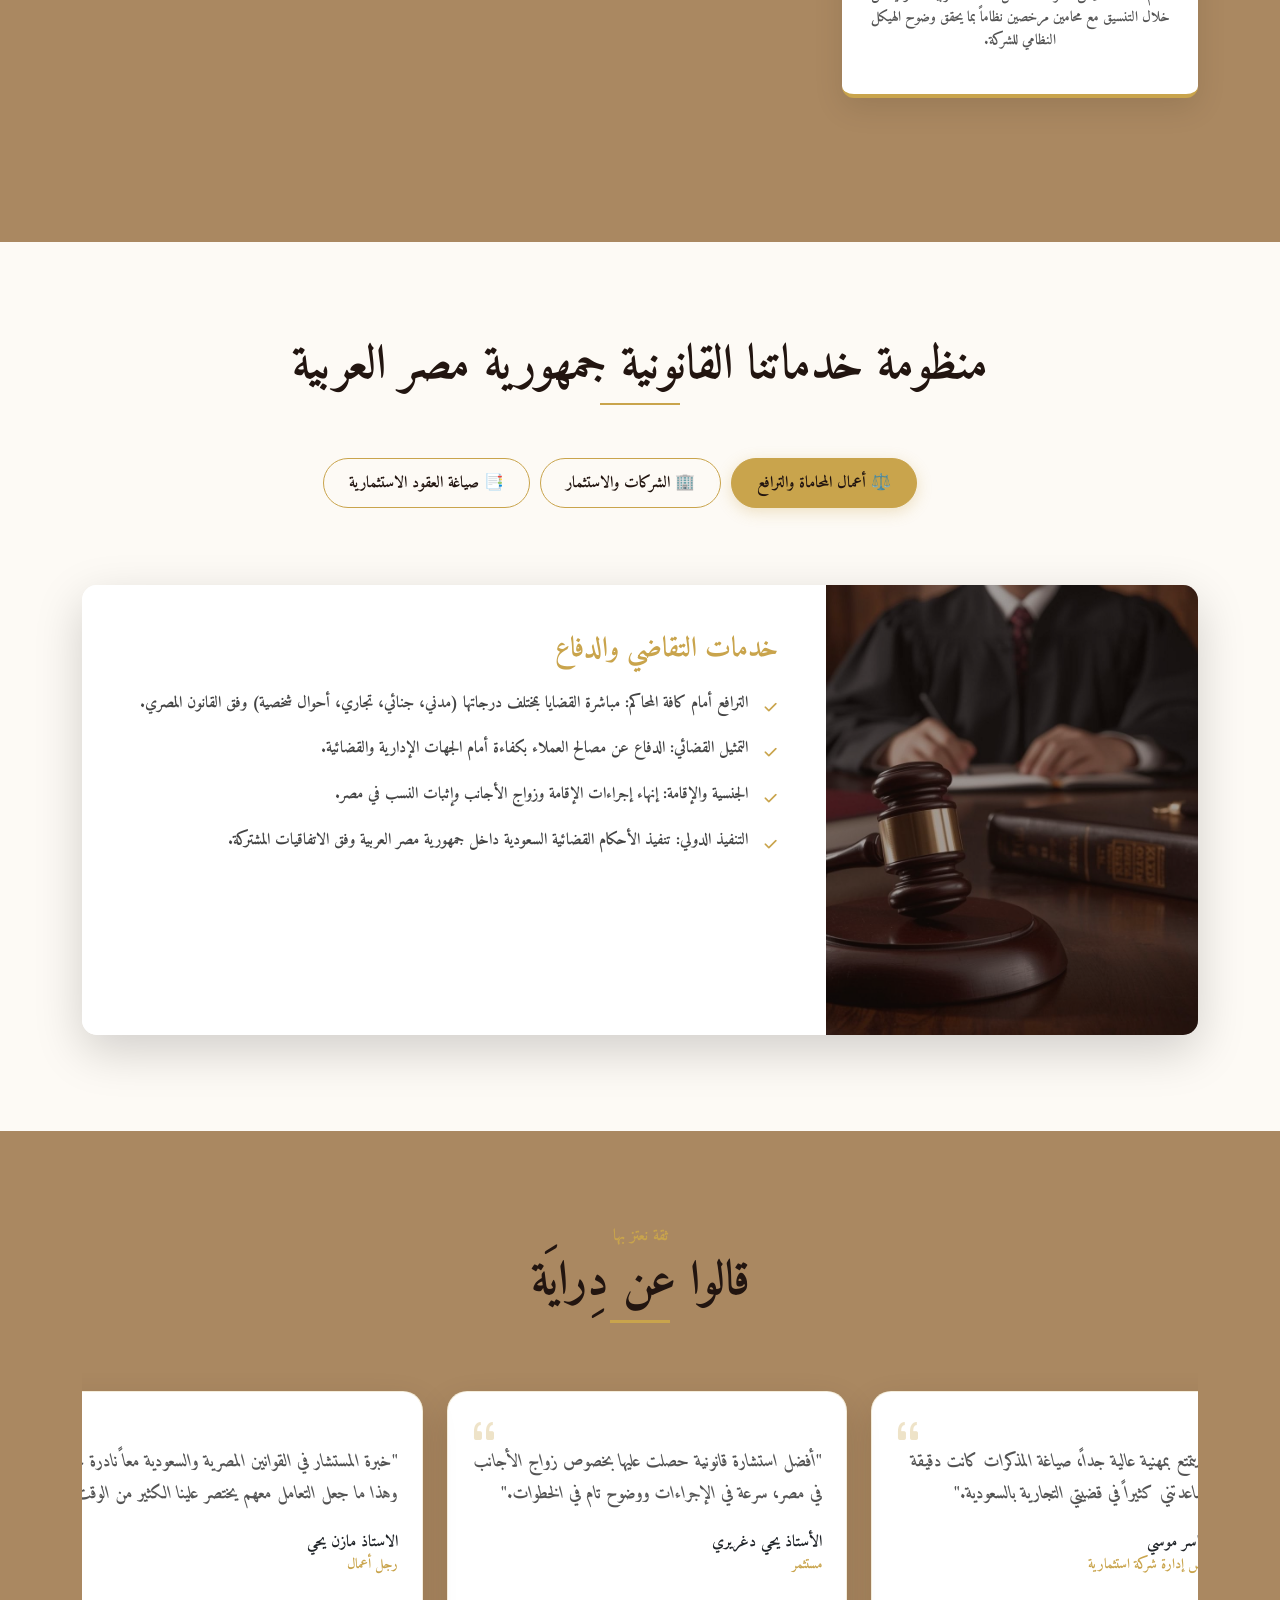
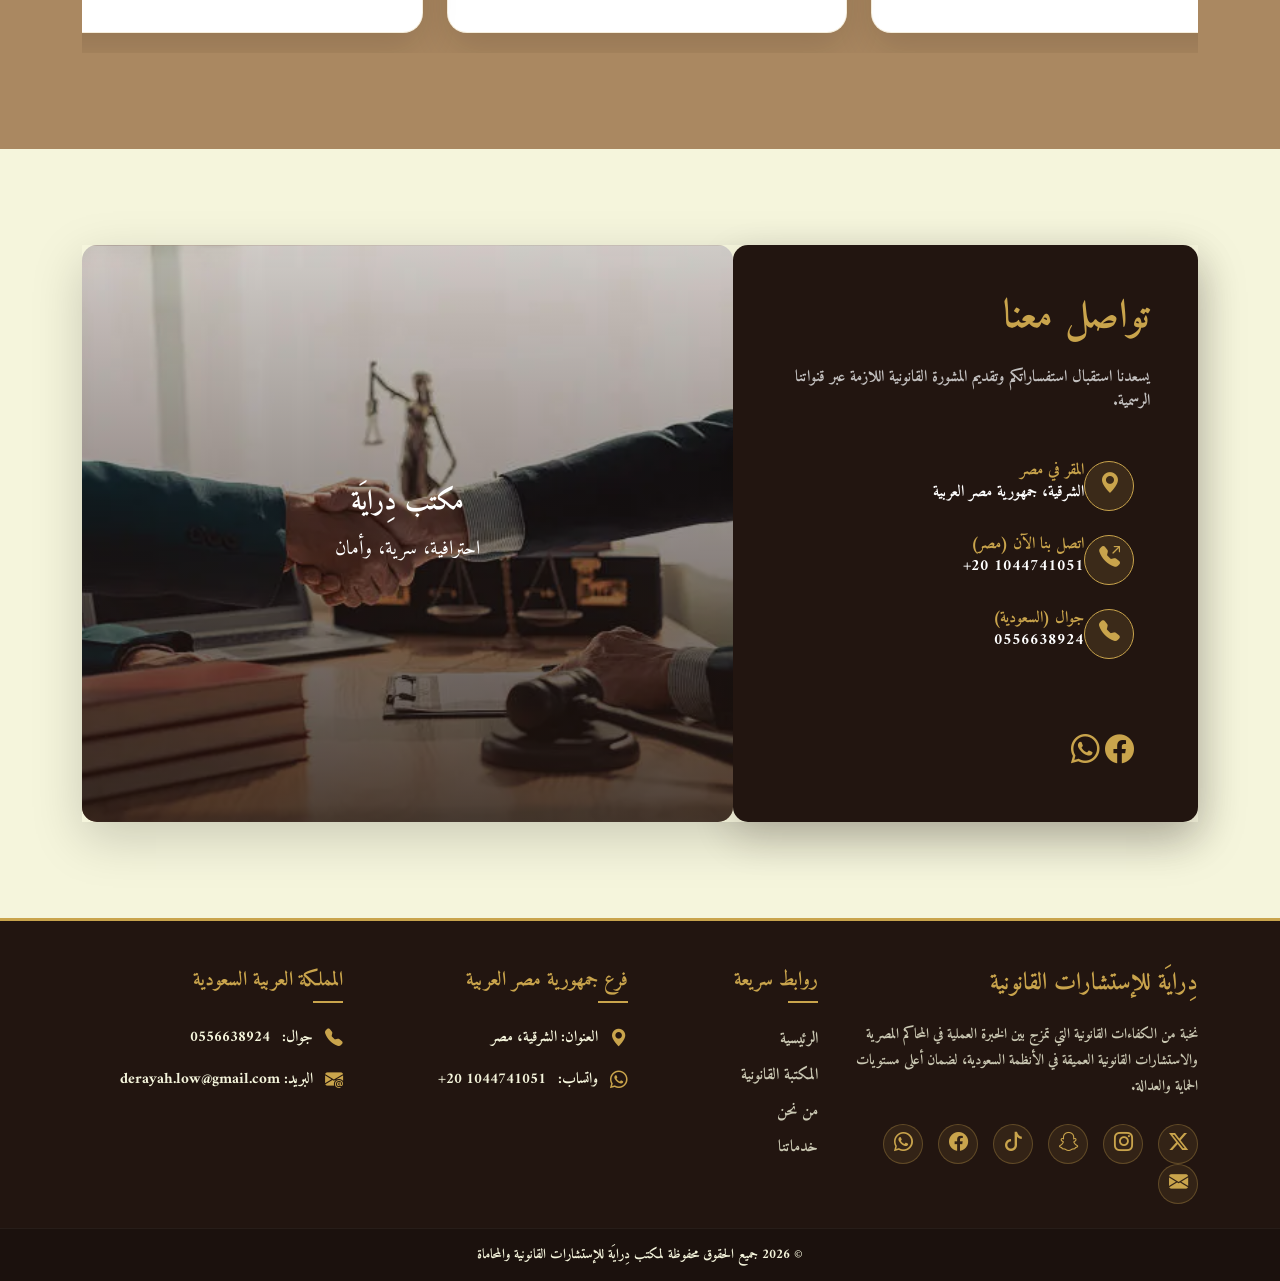
==== commit 7c9a7c01: "Last Last Update" ====
--- a/index.html
+++ b/index.html
@@ -9,7 +9,7 @@
    <link rel="stylesheet" href="https://cdn.jsdelivr.net/npm/bootstrap-icons@1.11.3/font/bootstrap-icons.min.css">
    
    <link rel="stylesheet" href="./Style/style.css">
-    <title>دراية للأستشارات القانونية والمحاماة</title>
+    <title>دراية للإستشارات القانونية والمحاماة</title>
 </head>
 <body>
 <section id="hero" class="hero-section">
@@ -19,7 +19,7 @@
 
   <nav class="navbar navbar-expand-lg navbar-dark custom-nav  shadow-sm">
     <div class="container"> 
-        <a class="navbar-brand fw-bold" style="color: #cab175;" href="#">دِرايَة للأستشارات القانونية والمحاماة</a>
+        <a class="navbar-brand fw-bold" style="color: #cab175;" href="#">دِرايَة للإستشارات القانونية والمحاماة</a>
         
         <button class="navbar-toggler custom-toggler" type="button" data-bs-toggle="collapse" data-bs-target="#navbarNav" aria-controls="navbarNav" aria-expanded="false" aria-label="Toggle navigation">
             <span class="navbar-toggler-icon"></span>
@@ -419,7 +419,7 @@
     <div class="container pb-4">
         <div class="row g-4">
             <div class="col-lg-4 col-md-6">
-                <h4 class="footer-title mb-4">دِرايَة للأستشارات القانونية</h4>
+                <h4 class="footer-title mb-4">دِرايَة للإستشارات القانونية</h4>
                 <p class="footer-desc">نخبة من الكفاءات القانونية التي تمزج بين الخبرة العملية في المحاكم المصرية والاستشارات القانونية العميقة في الأنظمة السعودية، لضمان أعلى مستويات الحماية والعدالة.</p>
         <div class="social-links mt-4">
     <a href="https://x.com/drayh_low?s=21&t=AYKZI0ojjPsKcs-Z5b6hvg" target="_blank" title="Twitter"><i class="bi bi-twitter-x"></i></a>
@@ -469,7 +469,7 @@
 
     <div class="footer-bottom py-3 text-center">
         <div class="container">
-            <p class="mb-0">&copy; 2026 جميع الحقوق محفوظة لمكتب دِرايَة للأستشارات القانونية والمحاماة</p>
+            <p class="mb-0">&copy; 2026 جميع الحقوق محفوظة لمكتب دِرايَة للإستشارات القانونية والمحاماة</p>
         </div>
     </div>
 </footer>
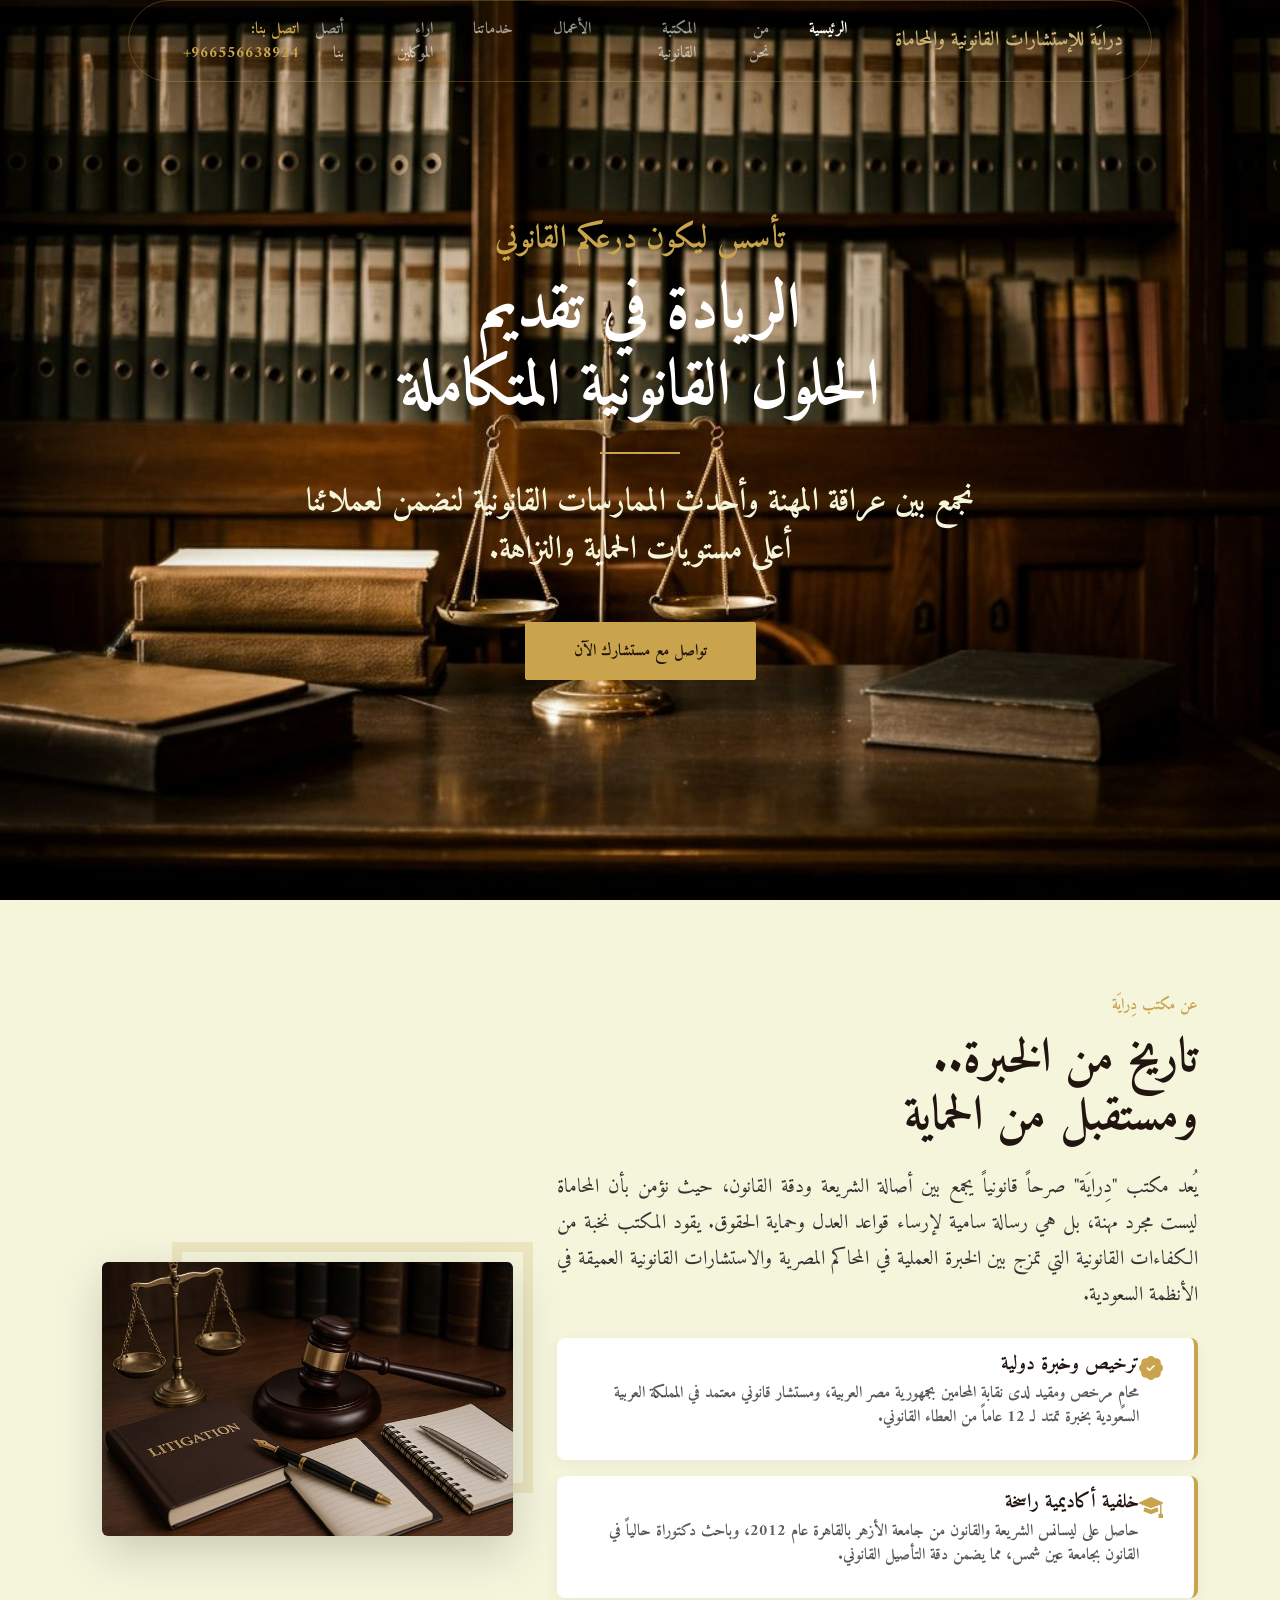
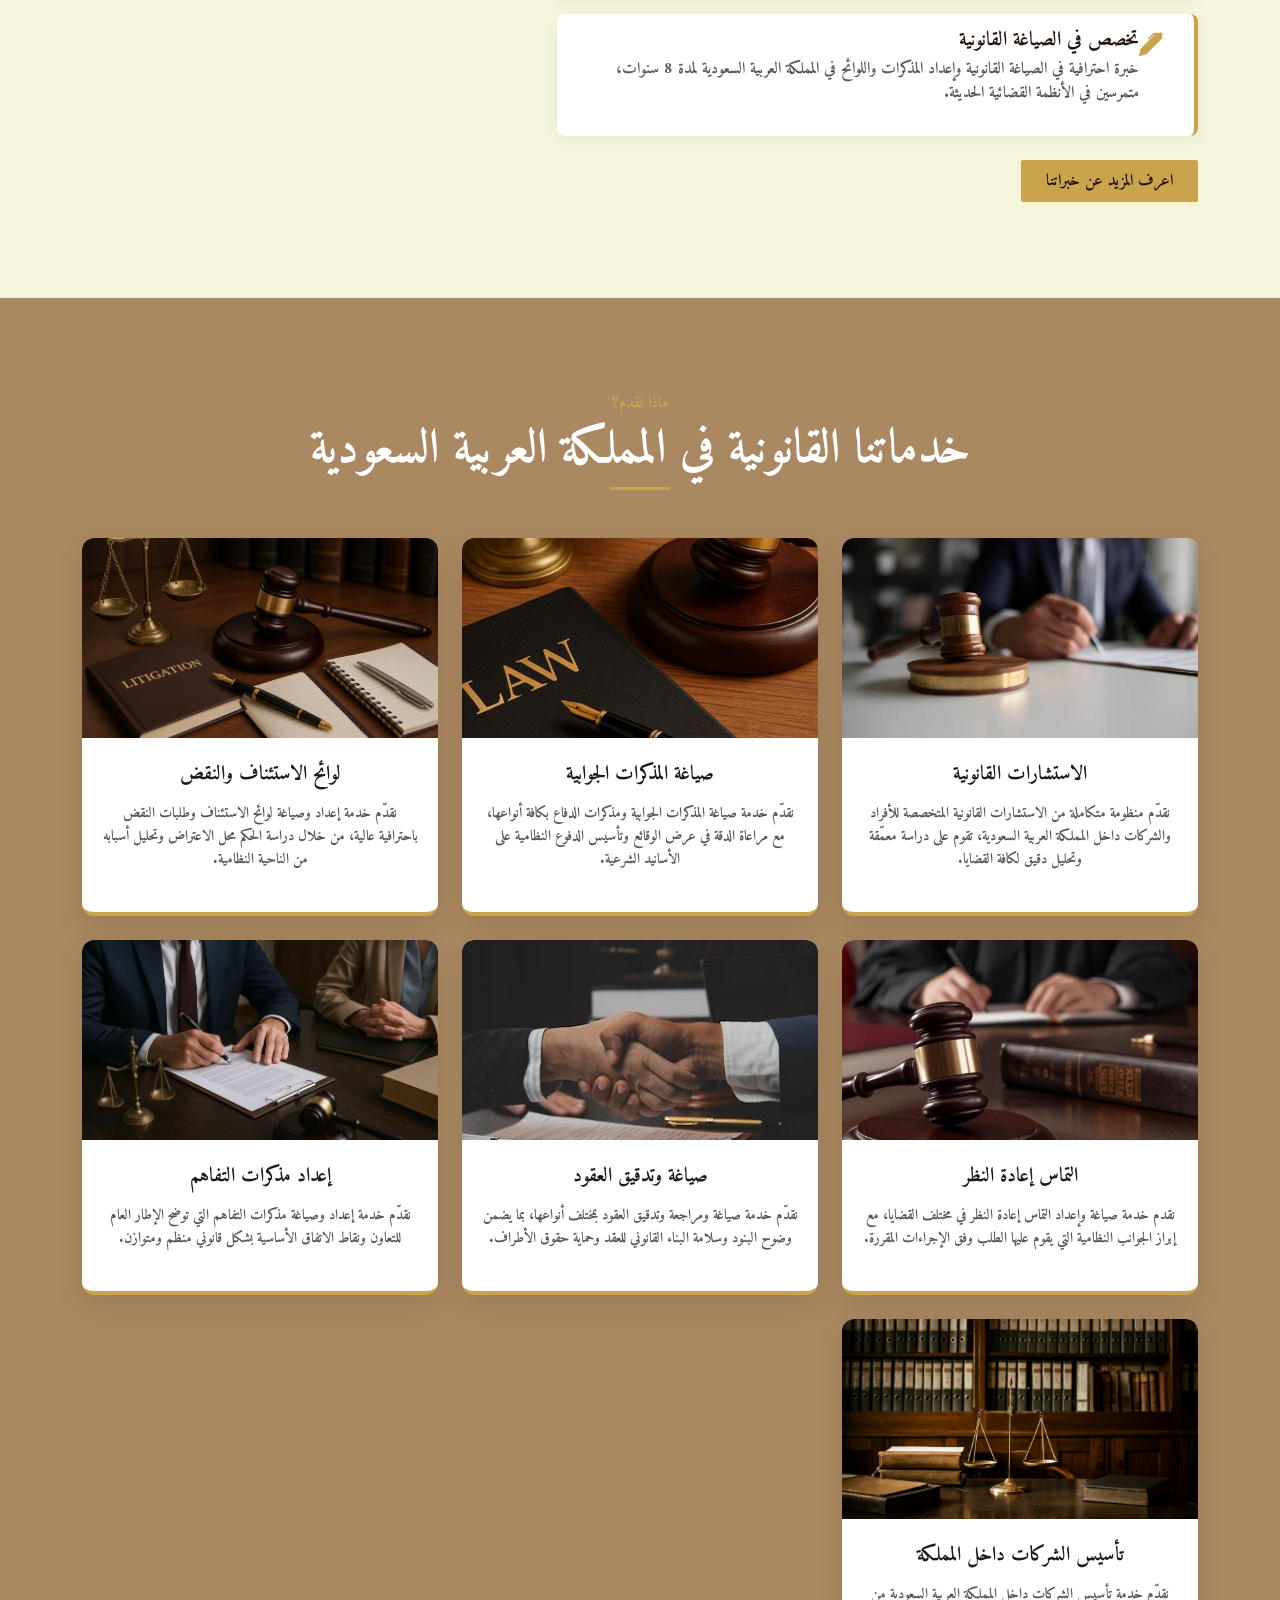
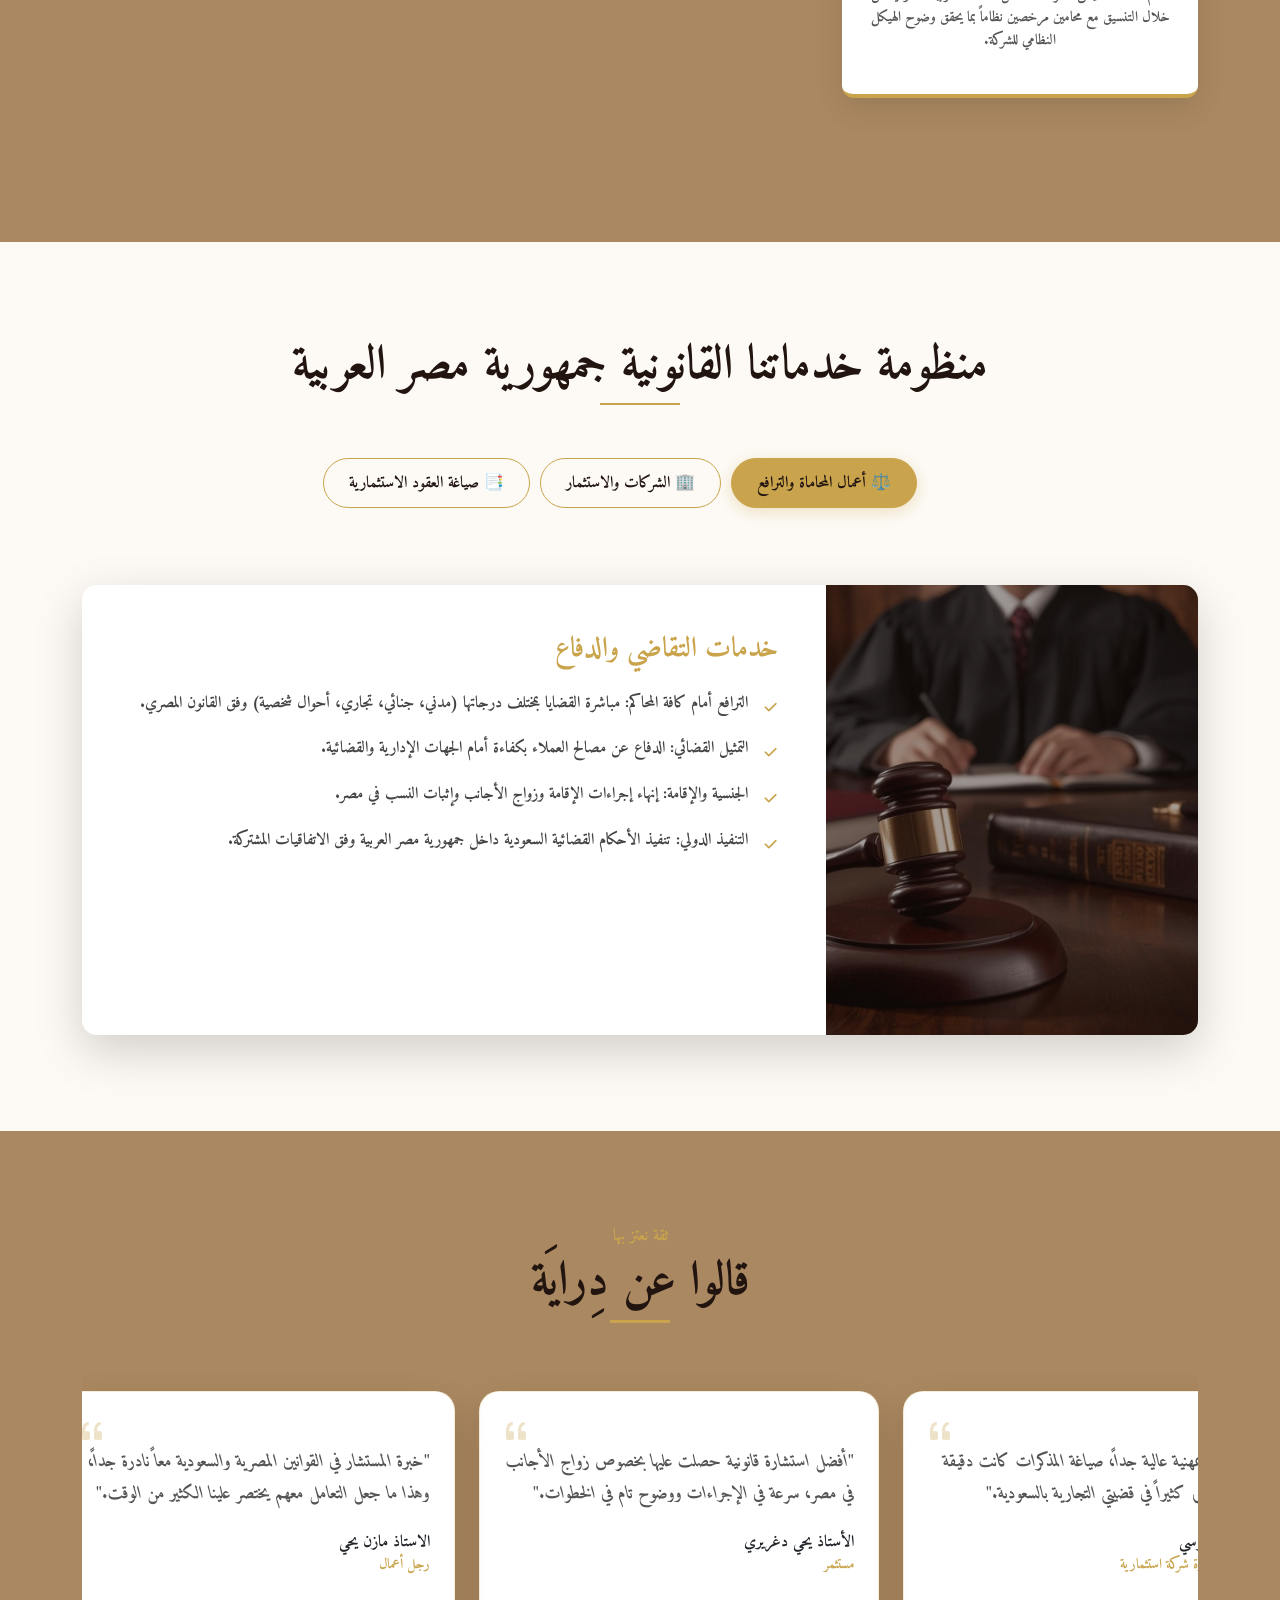
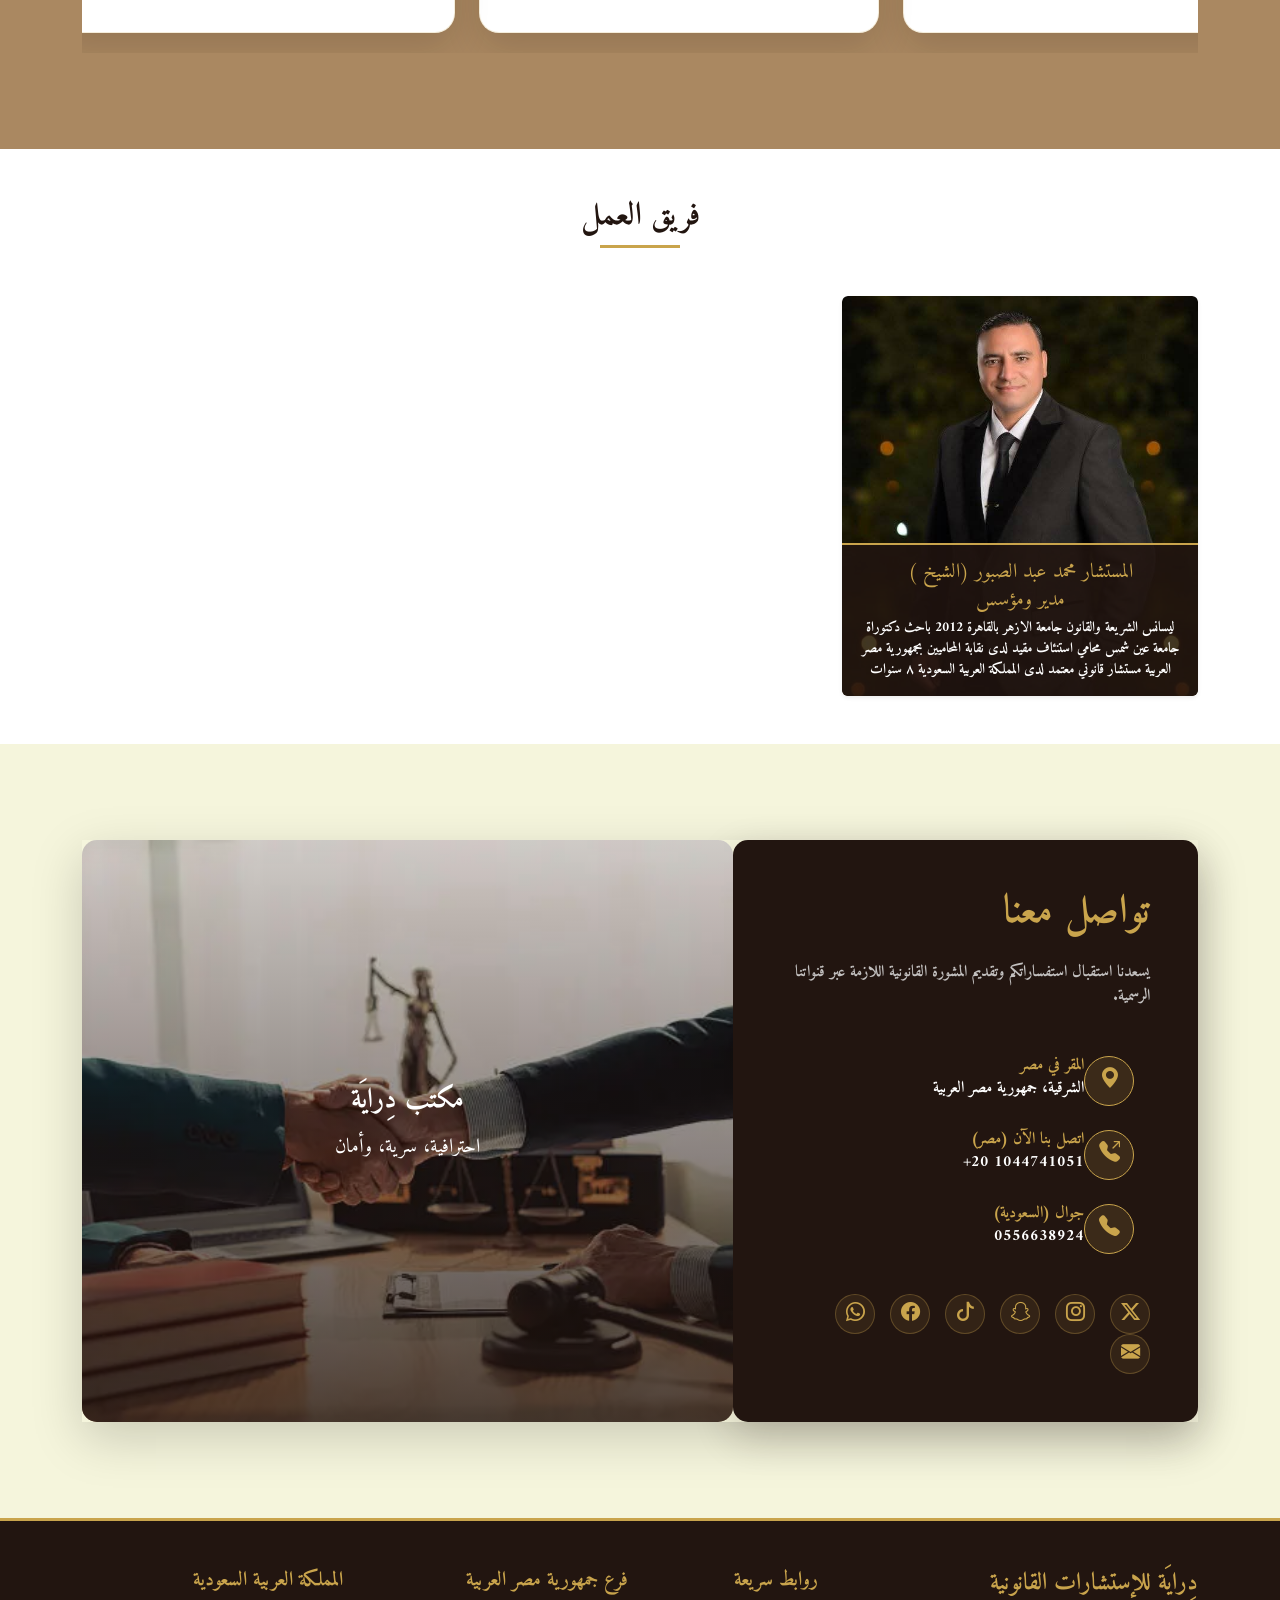
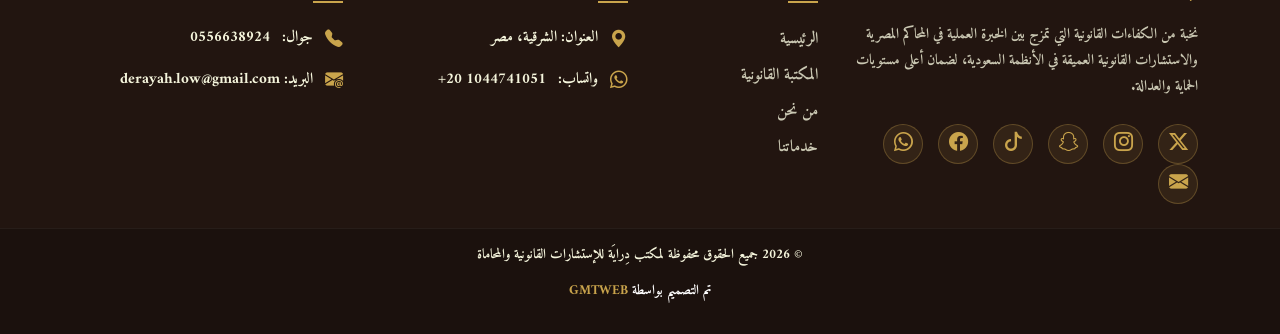
==== commit 417358e8: "Last Update" ====
--- a/index.html
+++ b/index.html
@@ -19,7 +19,7 @@
 
   <nav class="navbar navbar-expand-lg navbar-dark custom-nav  shadow-sm">
     <div class="container"> 
-        <a class="navbar-brand fw-bold" style="color: #cab175;" href="#">دِرايَة للإستشارات القانونية والمحاماة</a>
+        <a class="navbar-brand fw-bold" style="color: #cab175;" >دِرايَة للإستشارات القانونية والمحاماة</a>
         
         <button class="navbar-toggler custom-toggler" type="button" data-bs-toggle="collapse" data-bs-target="#navbarNav" aria-controls="navbarNav" aria-expanded="false" aria-label="Toggle navigation">
             <span class="navbar-toggler-icon"></span>
@@ -30,6 +30,7 @@
         <li class="nav-item"><a class="nav-link nav-link-custom active" href="#hero">الرئيسية</a></li>
             <li class="nav-item"><a class="nav-link nav-link-custom" href="#about-us">من نحن</a></li>
                                 <li class="nav-item"><a class="nav-link nav-link-custom" href="/library/library.html">المكتبة القانونية</a></li>
+                <li class="nav-item"><a class="nav-link nav-link-custom" href="./aamal/aamal.html">الأعمال</a></li>
 
             <li class="nav-item"><a class="nav-link nav-link-custom" href="#services">خدماتنا</a></li>
                 <li class="nav-item"><a class="nav-link nav-link-custom" href="#clients">اراء الموكلين</a></li>
@@ -357,6 +358,35 @@
     </div>
 </section>
 <!-- Contact Us ------------- -->
+ <section class="team-section py-5" style="background-color: white;">
+  <div class="container">
+    <div class="text-center mb-5">
+      <h2 style="color: var(--navy); font-weight: bold;">فريق العمل</h2>
+      <div style="width: 80px; height: 3px; background-color: var(--gold); margin: 10px auto;"></div>
+    </div>
+
+    <div class="row g-4">
+      <div class="col-12 col-md-6 col-lg-4">
+        <div class="card border-0 text-white shadow-sm overflow-hidden team-card">
+          <img src="./Style/Photos/manager.jpeg" class="card-img" alt="Member Name">
+          <div class="card-img-overlay d-flex flex-column justify-content-end p-0">
+            <div class="info-box p-3 text-center">
+              <h3 class="h5 mb-1" style="color: var(--gold);">المستشار محمد عبد الصبور (الشيخ ) </h3>
+                            <h4 class="h5 mb-1" style="color: var(--gold);">مدير ومؤسس</h4>
+
+              <p class="small mb-0" style="color: #fff;">ليسانس الشريعة والقانون جامعة الازهر بالقاهرة 2012
+باحث دكتوراة جامعة عين شمس 
+محامي استنئاف مقيد لدى نقابة المحاميين بجمهورية مصر العربية
+مستشار قانوني معتمد لدى المملكة العربية السعودية ٨ سنوات</p>
+            </div>
+          </div>
+        </div>
+      </div>
+
+      </div>
+  </div>
+</section>
+ <!-- Team Work Section  -->
 <section class="contact-section py-5" id="contact">
     <div class="container py-5">
         <div class="row g-0 align-items-stretch shadow-lg contact-main-wrapper">
@@ -392,10 +422,21 @@
                         </div>
                     </div>
 
-                    <div class="social-links-contact mt-5">
-                        <a href="https://www.facebook.com/share/1GkToW4QYs/" target="_blank" class="me-3"><i class="bi bi-facebook"></i></a>
-                        <a href="https://wa.me/201044741051" target="_blank"><i class="bi bi-whatsapp"></i></a>
-                    </div>
+                            <div class="social-links mt-3">
+    <a href="https://x.com/drayh_low?s=21&t=AYKZI0ojjPsKcs-Z5b6hvg" target="_blank" title="Twitter"><i class="bi bi-twitter-x"></i></a>
+    
+    <a href="https://www.instagram.com/dry92187?igsh=MXIyNGRhNGE4emtueA==" target="_blank" title="Instagram"><i class="bi bi-instagram"></i></a>
+    
+    <a href="https://www.snapchat.com/add/drh.law?share_id=mjkVgEXK1TU&locale=ar-EG" target="_blank" title="Snapchat"><i class="bi bi-snapchat"></i></a>
+    
+    <a href="https://www.tiktok.com/@user7598703270051?_r=1&_t=ZS-95RxLxf07jZ" target="_blank" title="TikTok"><i class="bi bi-tiktok"></i></a>
+    
+    <a href="https://www.facebook.com/share/1GkToW4QYs/" target="_blank" title="Facebook"><i class="bi bi-facebook"></i></a>
+    
+    <a href="https://wa.me/201044741051" target="_blank" title="WhatsApp"><i class="bi bi-whatsapp"></i></a>
+    
+    <a href="mailto:derayah.low@gmail.com" title="Email"><i class="bi bi-envelope-fill"></i></a>
+</div>
                 </div>
             </div>
 
@@ -470,15 +511,11 @@
     <div class="footer-bottom py-3 text-center">
         <div class="container">
             <p class="mb-0">&copy; 2026 جميع الحقوق محفوظة لمكتب دِرايَة للإستشارات القانونية والمحاماة</p>
+<p class="mt-3" style="color: white;"> تم التصميم بواسطة  <a href="https://www.facebook.com/profile.php?id=100090592885243&locale=ar_AR" target="_blank"  style="color: var(--gold); text-decoration: none; font-weight: bold; transition: 0.3s;" >GMTWEB</a>
+</p>
         </div>
     </div>
 </footer>
-
-
-
-
-
-
 <script src="https://cdn.jsdelivr.net/npm/bootstrap@5.3.3/dist/js/bootstrap.bundle.min.js" integrity="sha384-YvpcrYf0tY3lHB60NNkmXc5s9fDVZLESaAA55NDzOxhy9GkcIdslK1eN7N6jIeHz" crossorigin="anonymous"></script>
 <script src="./main.js"></script>
 </body>
--- a/Style/style.css
+++ b/Style/style.css
@@ -624,9 +624,33 @@
     font-size: 1.1rem;
 }
 
-/* سطر الحقوق */
 .footer-bottom {
     background-color: rgba(0, 0, 0, 0.2);
     font-size: 0.85rem;
     border-top: 1px solid rgba(255, 255, 255, 0.05);
-}+}
+/* Team Work Section  */
+
+.team-card {
+    transition: transform 0.3s ease;
+    height: 400px; /* تحكم في طول الكارد */
+}
+
+.team-card:hover {
+    transform: translateY(-10px);
+}
+
+.team-card img {
+    height: 100%;
+    object-fit: cover;
+}
+
+.info-box {
+    background: rgba(34, 21, 16, 0.85); 
+    border-top: 2px solid var(--gold);
+}
+
+.team-card:hover .info-box {
+    background: rgba(61, 43, 31, 0.95); /* لون الـ Wood Dark عند الهوفر */
+}
+
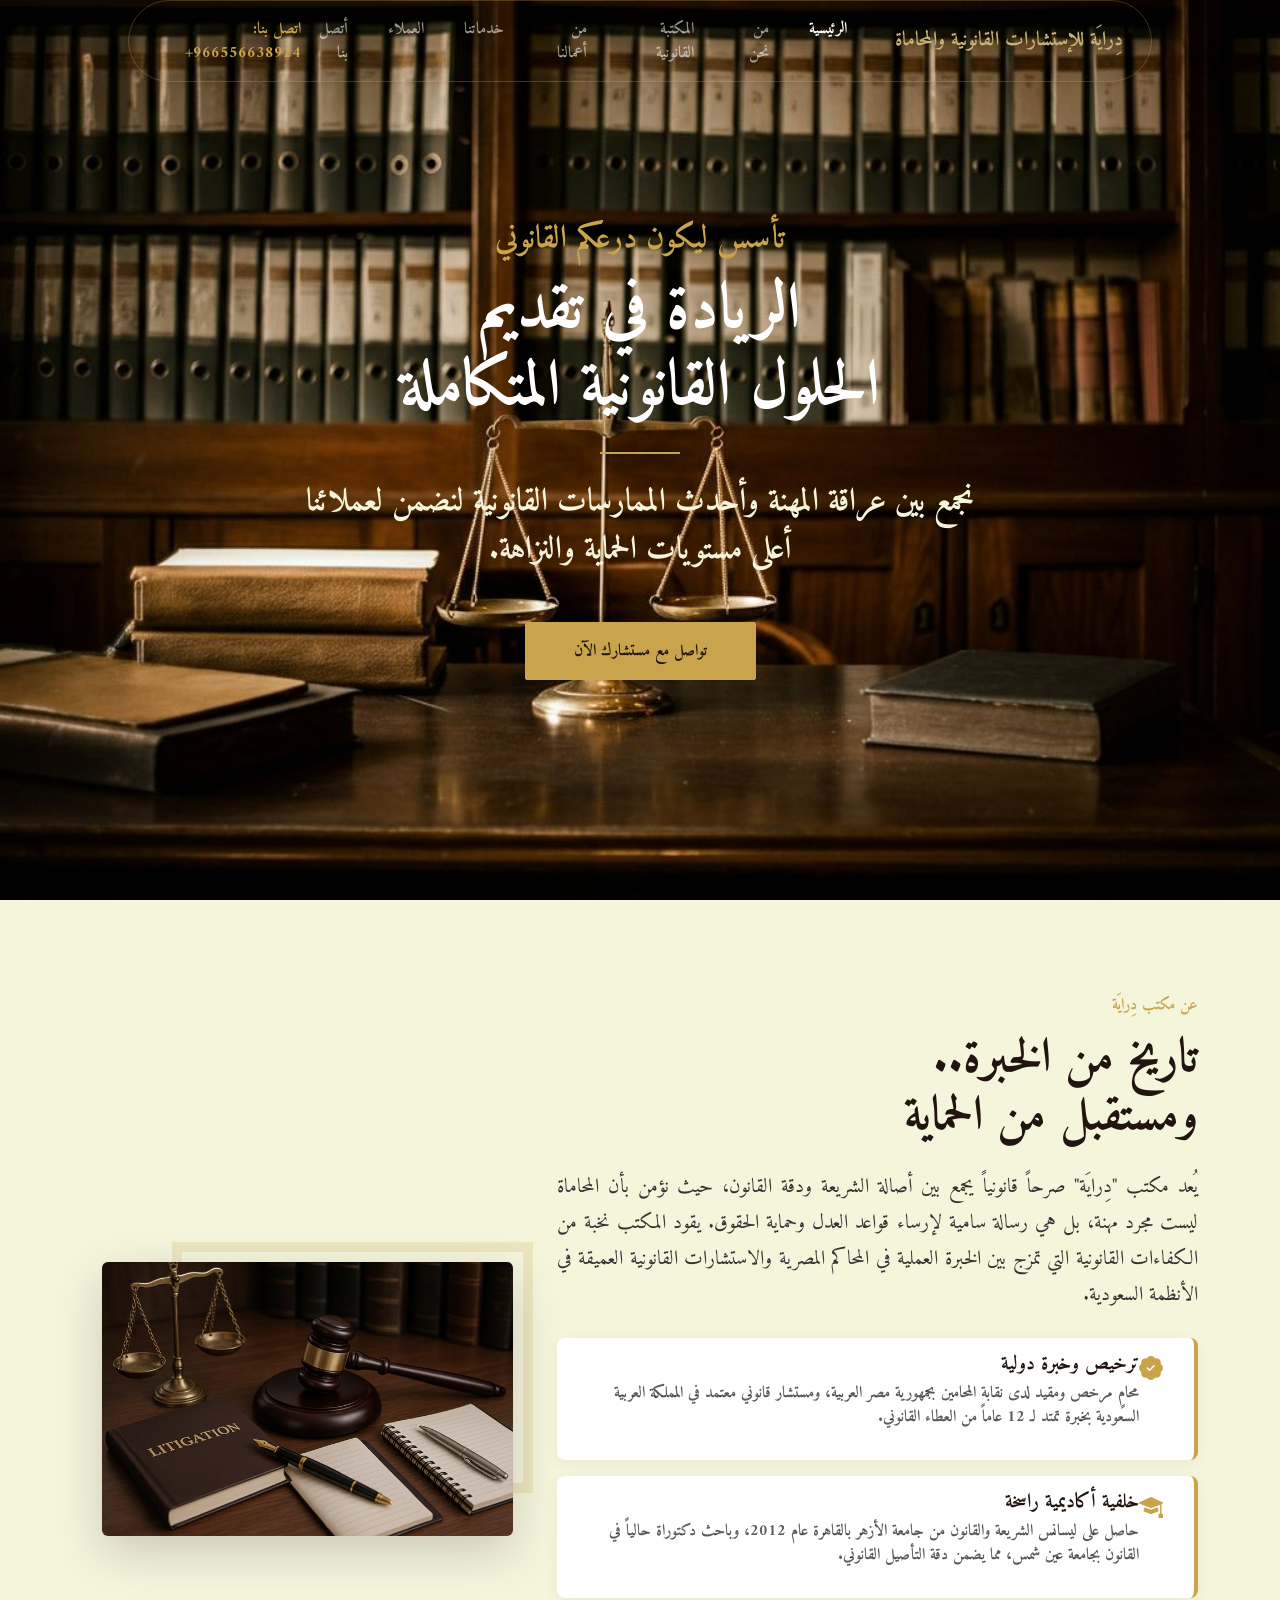
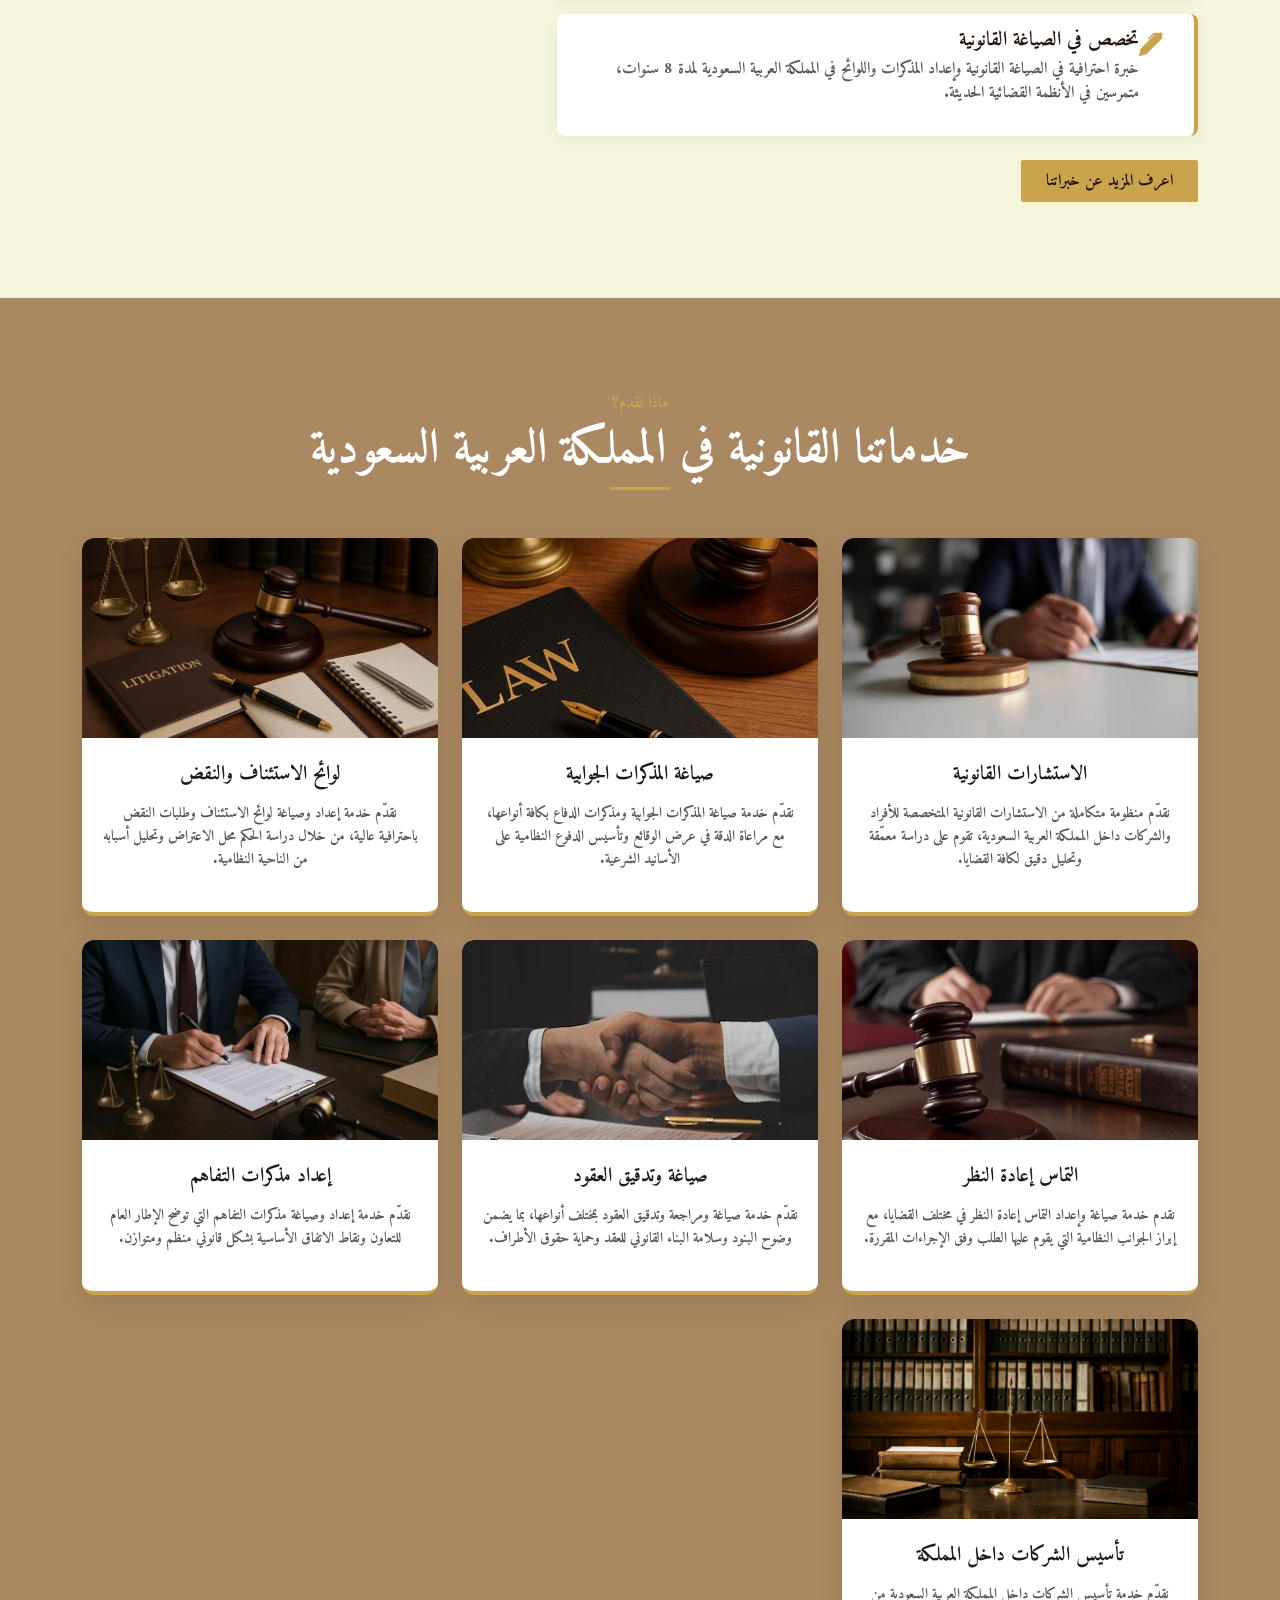
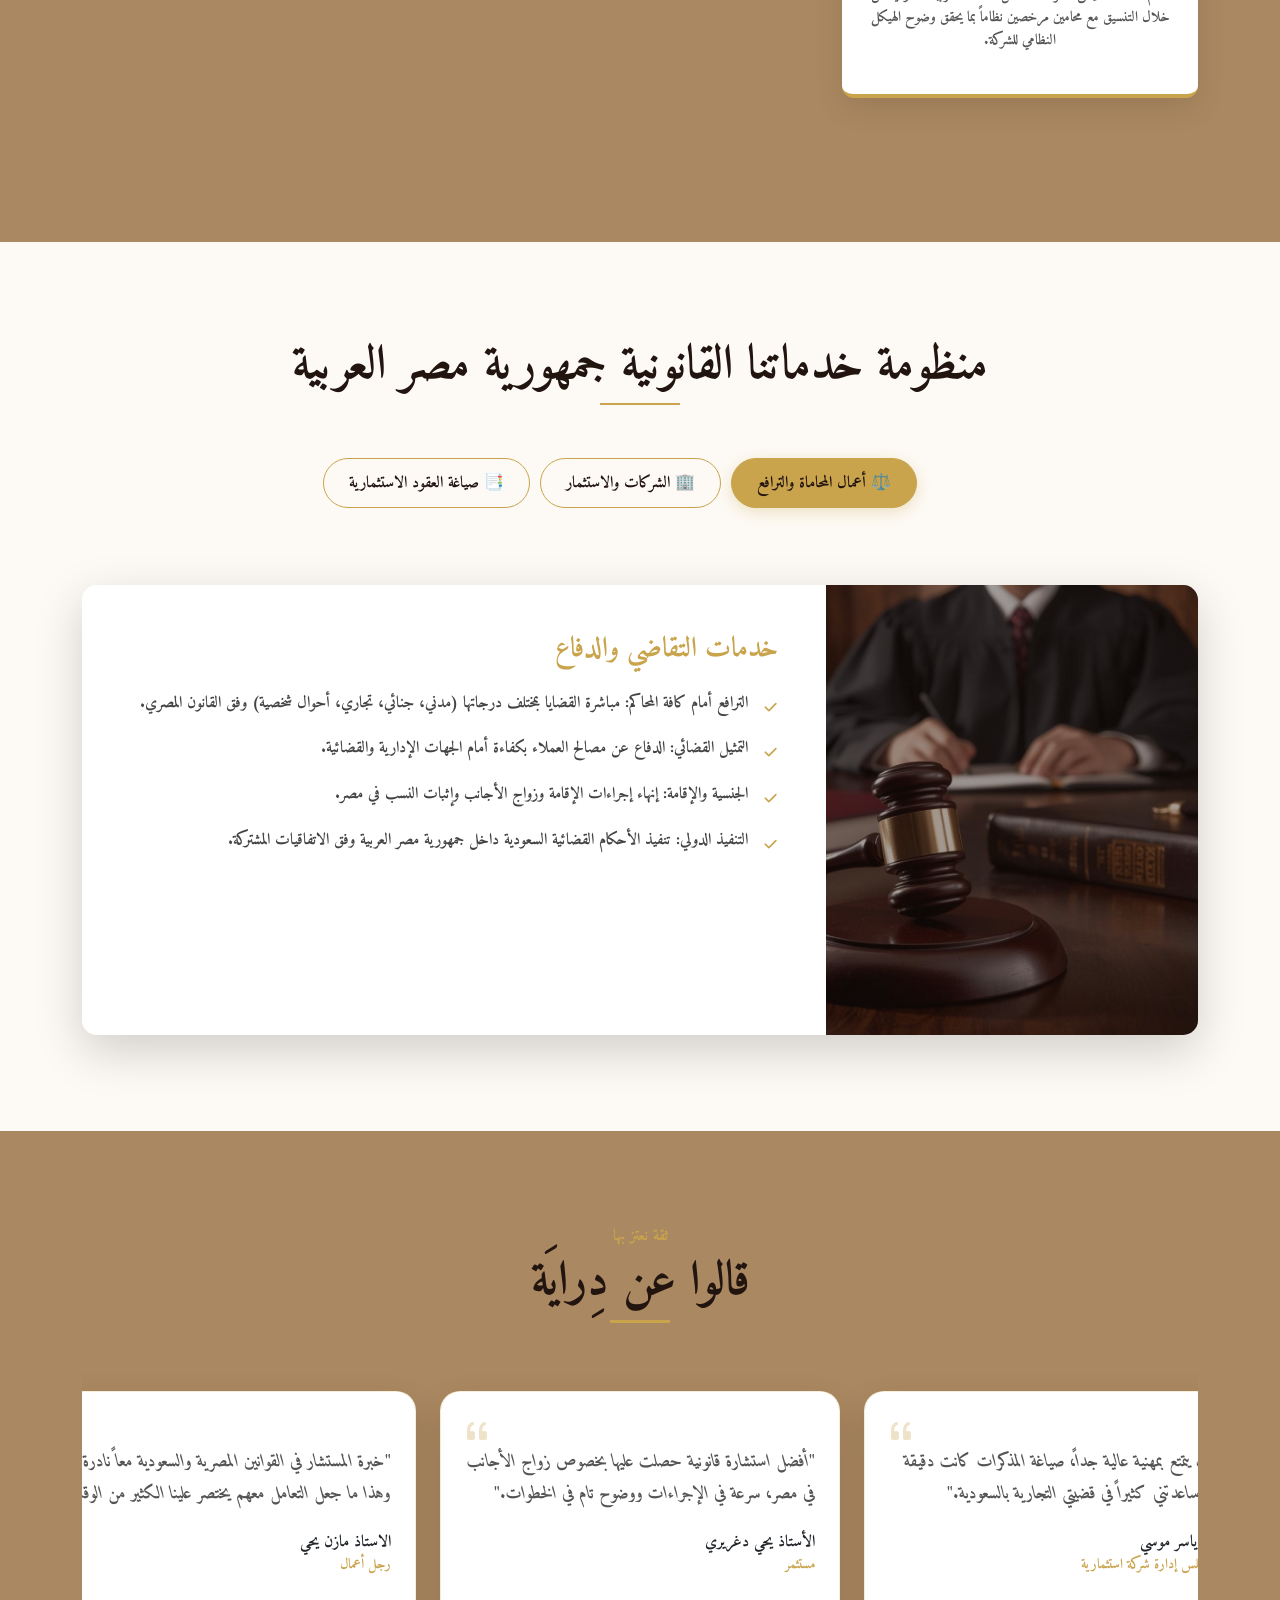
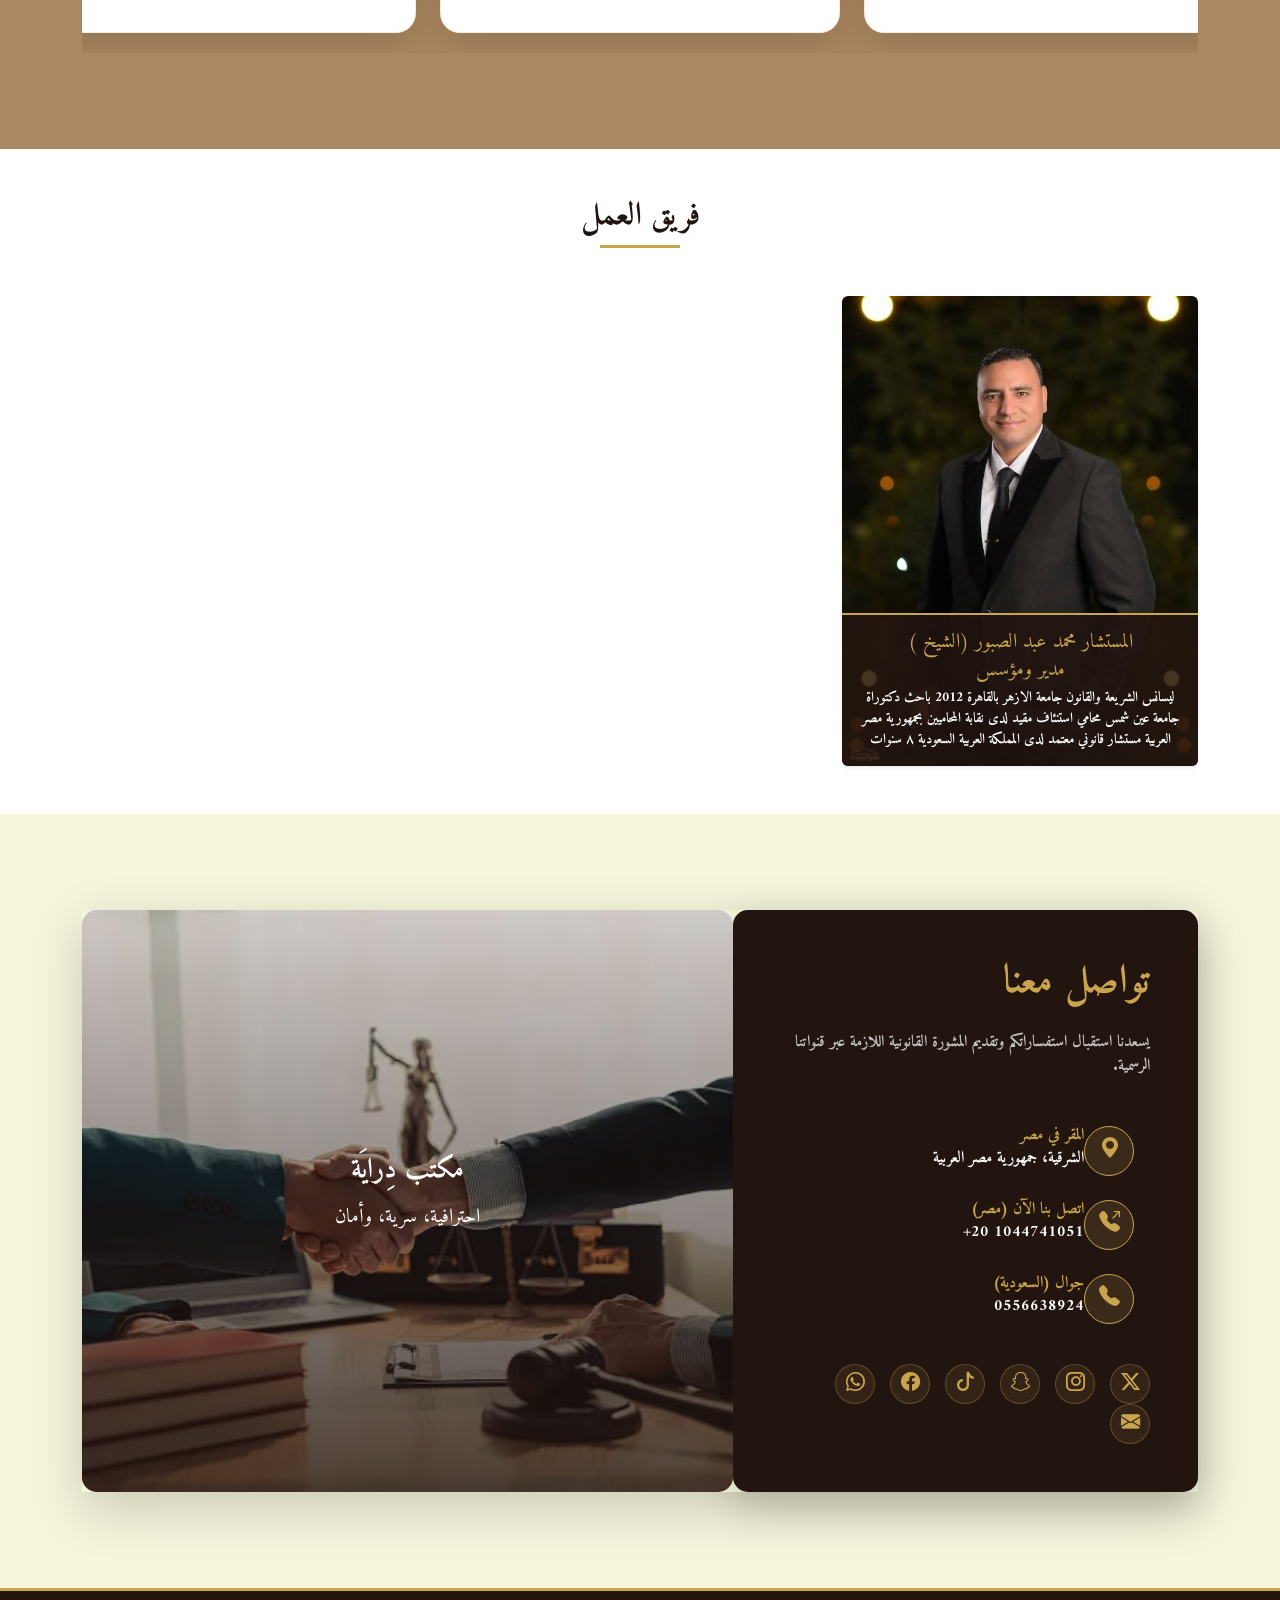
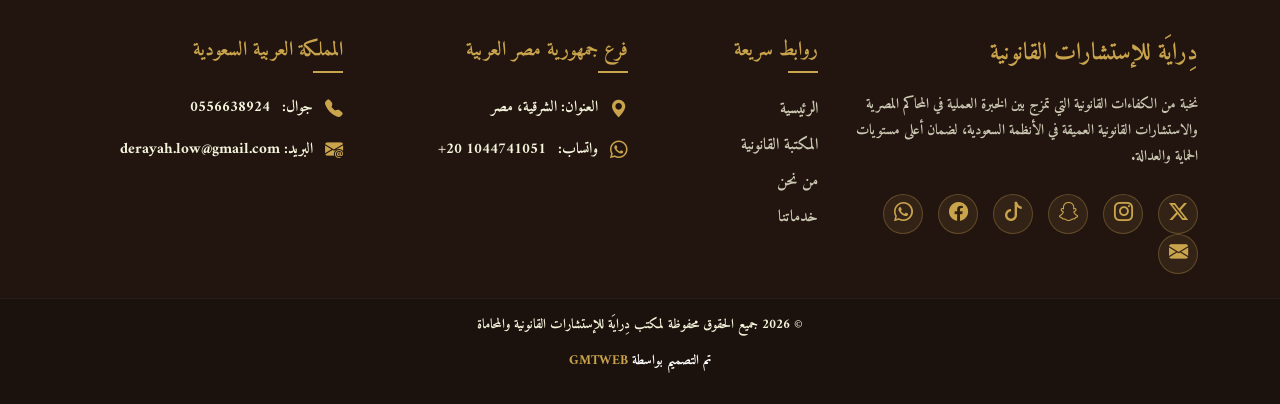
==== commit fdd28d52: "Last Update" ====
--- a/index.html
+++ b/index.html
@@ -30,10 +30,10 @@
         <li class="nav-item"><a class="nav-link nav-link-custom active" href="#hero">الرئيسية</a></li>
             <li class="nav-item"><a class="nav-link nav-link-custom" href="#about-us">من نحن</a></li>
                                 <li class="nav-item"><a class="nav-link nav-link-custom" href="/library/library.html">المكتبة القانونية</a></li>
-                <li class="nav-item"><a class="nav-link nav-link-custom" href="./aamal/aamal.html">الأعمال</a></li>
+                <li class="nav-item"><a class="nav-link nav-link-custom" href="./aamal/aamal.html">من أعمالنا</a></li>
 
             <li class="nav-item"><a class="nav-link nav-link-custom" href="#services">خدماتنا</a></li>
-                <li class="nav-item"><a class="nav-link nav-link-custom" href="#clients">اراء الموكلين</a></li>
+                <li class="nav-item"><a class="nav-link nav-link-custom" href="#clients">العملاء</a></li>
                 <li class="nav-item"><a class="nav-link nav-link-custom" href="#contact">أتصل بنا </a></li>
             </ul>
             <div class="contact-info d-none d-lg-block">
@@ -484,7 +484,6 @@
                 <ul class="footer-links">
                     <li><a href="#hero">الرئيسية</a></li>
                      <li class="nav-item"><a class="nav-link nav-link-custom" href="/library/library.html">المكتبة القانونية</a></li>
-
                     <li><a href="#about-us">من نحن</a></li>
                     <li><a href="#services">خدماتنا</a></li>
                 </ul>
--- a/Style/style.css
+++ b/Style/style.css
@@ -633,7 +633,7 @@
 
 .team-card {
     transition: transform 0.3s ease;
-    height: 400px; /* تحكم في طول الكارد */
+    height: 470px; /* تحكم في طول الكارد */
 }
 
 .team-card:hover {
